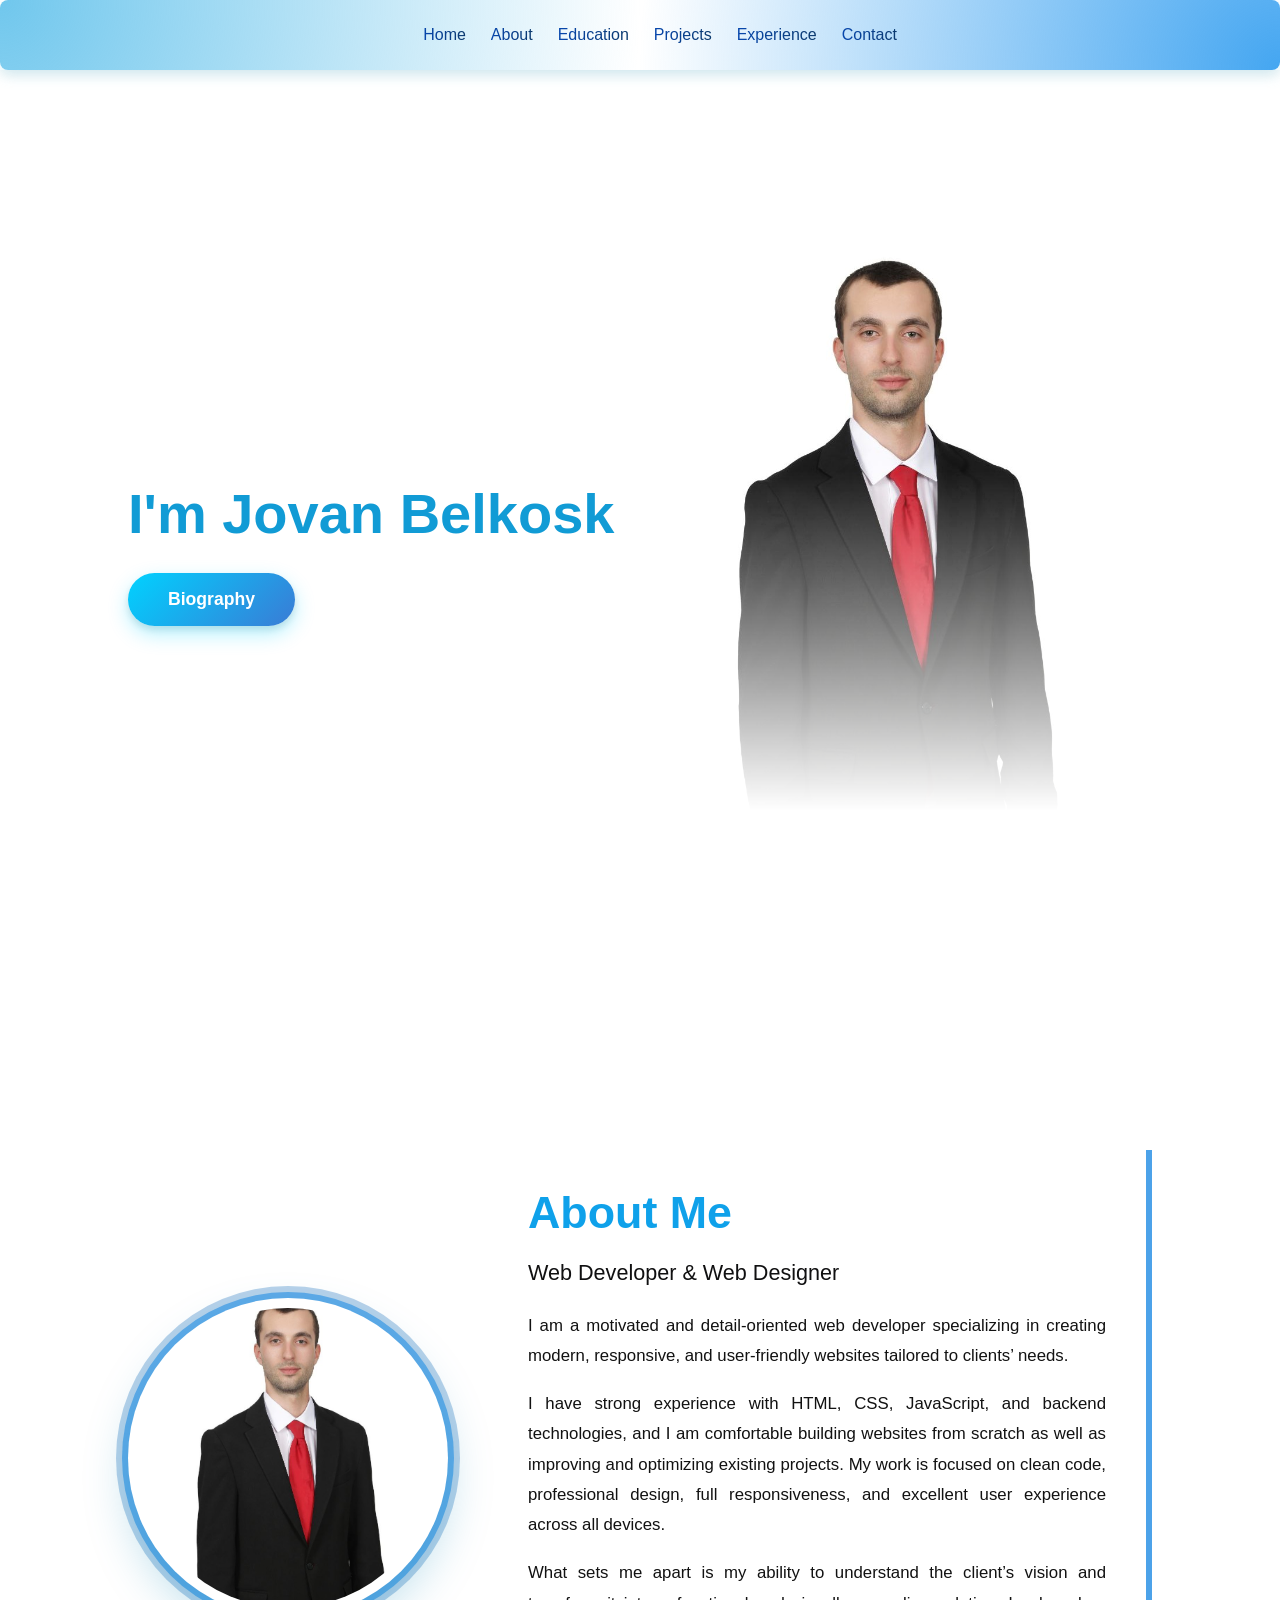
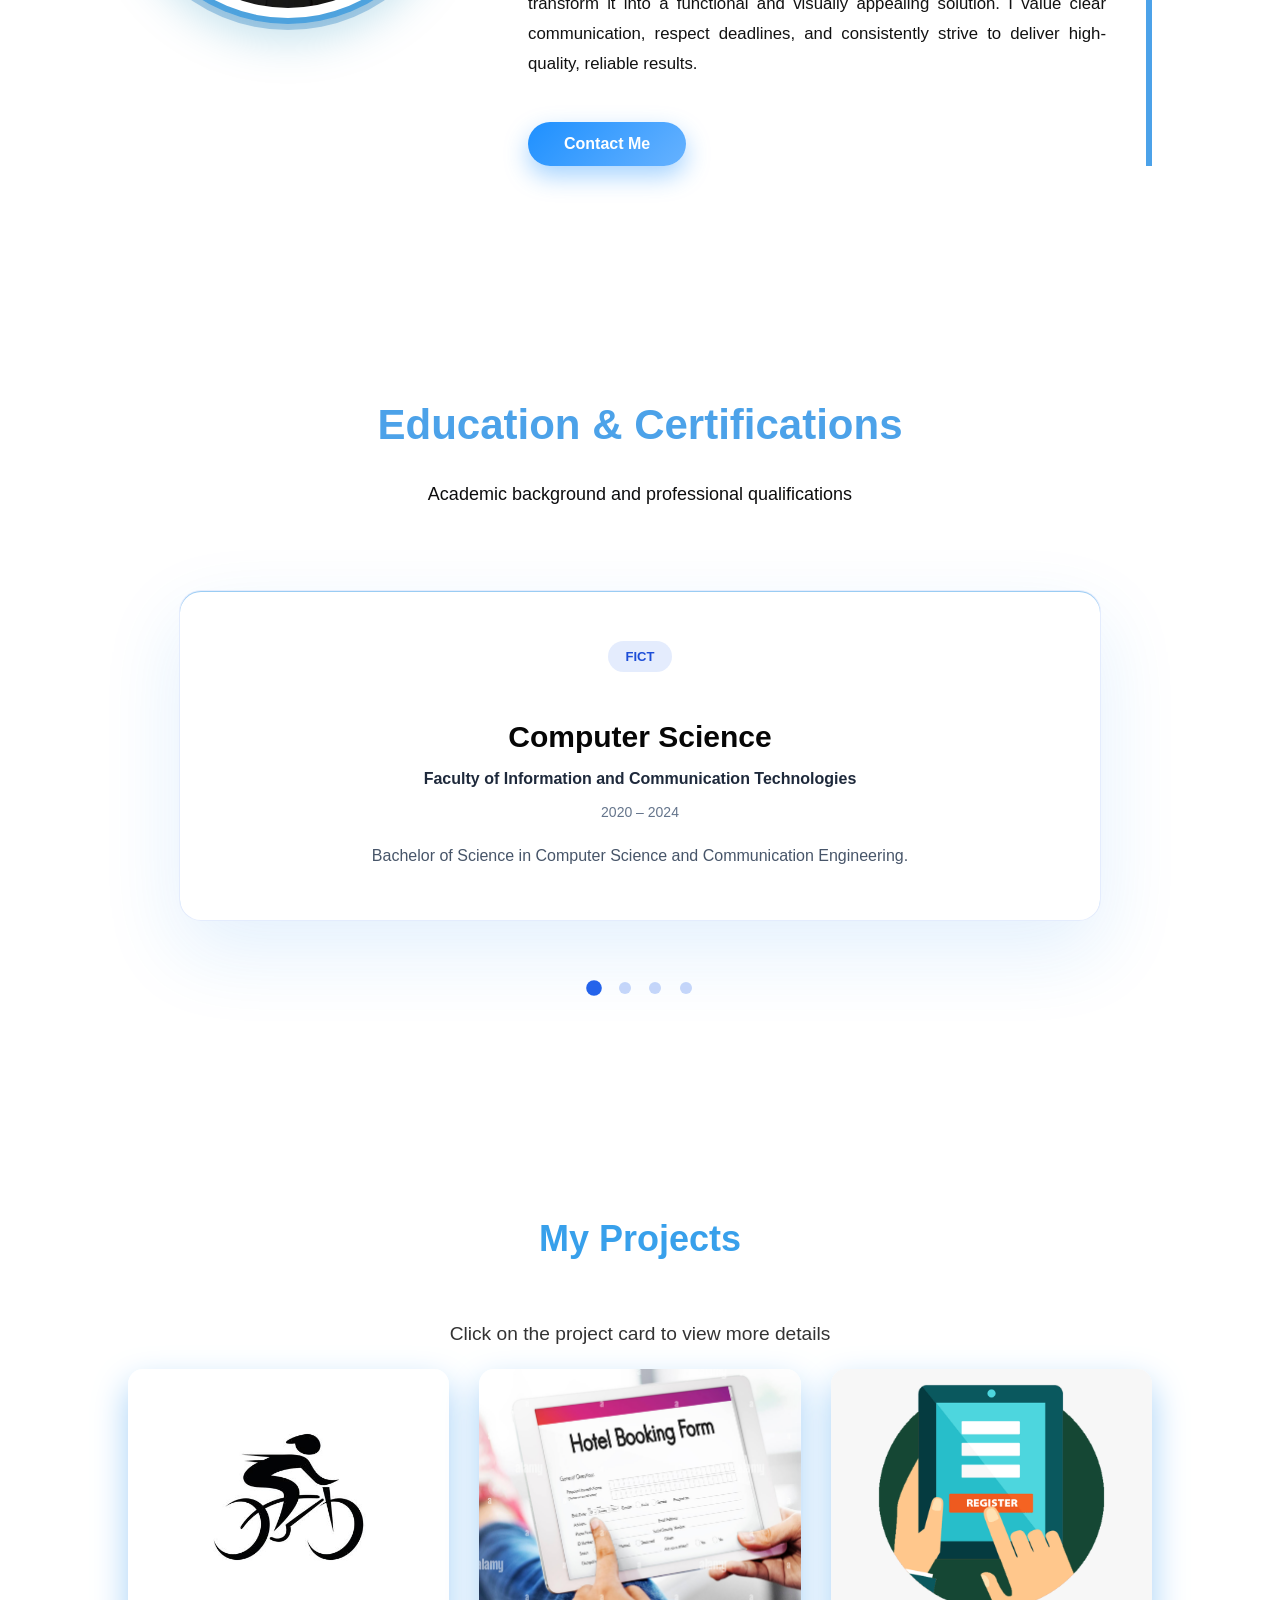
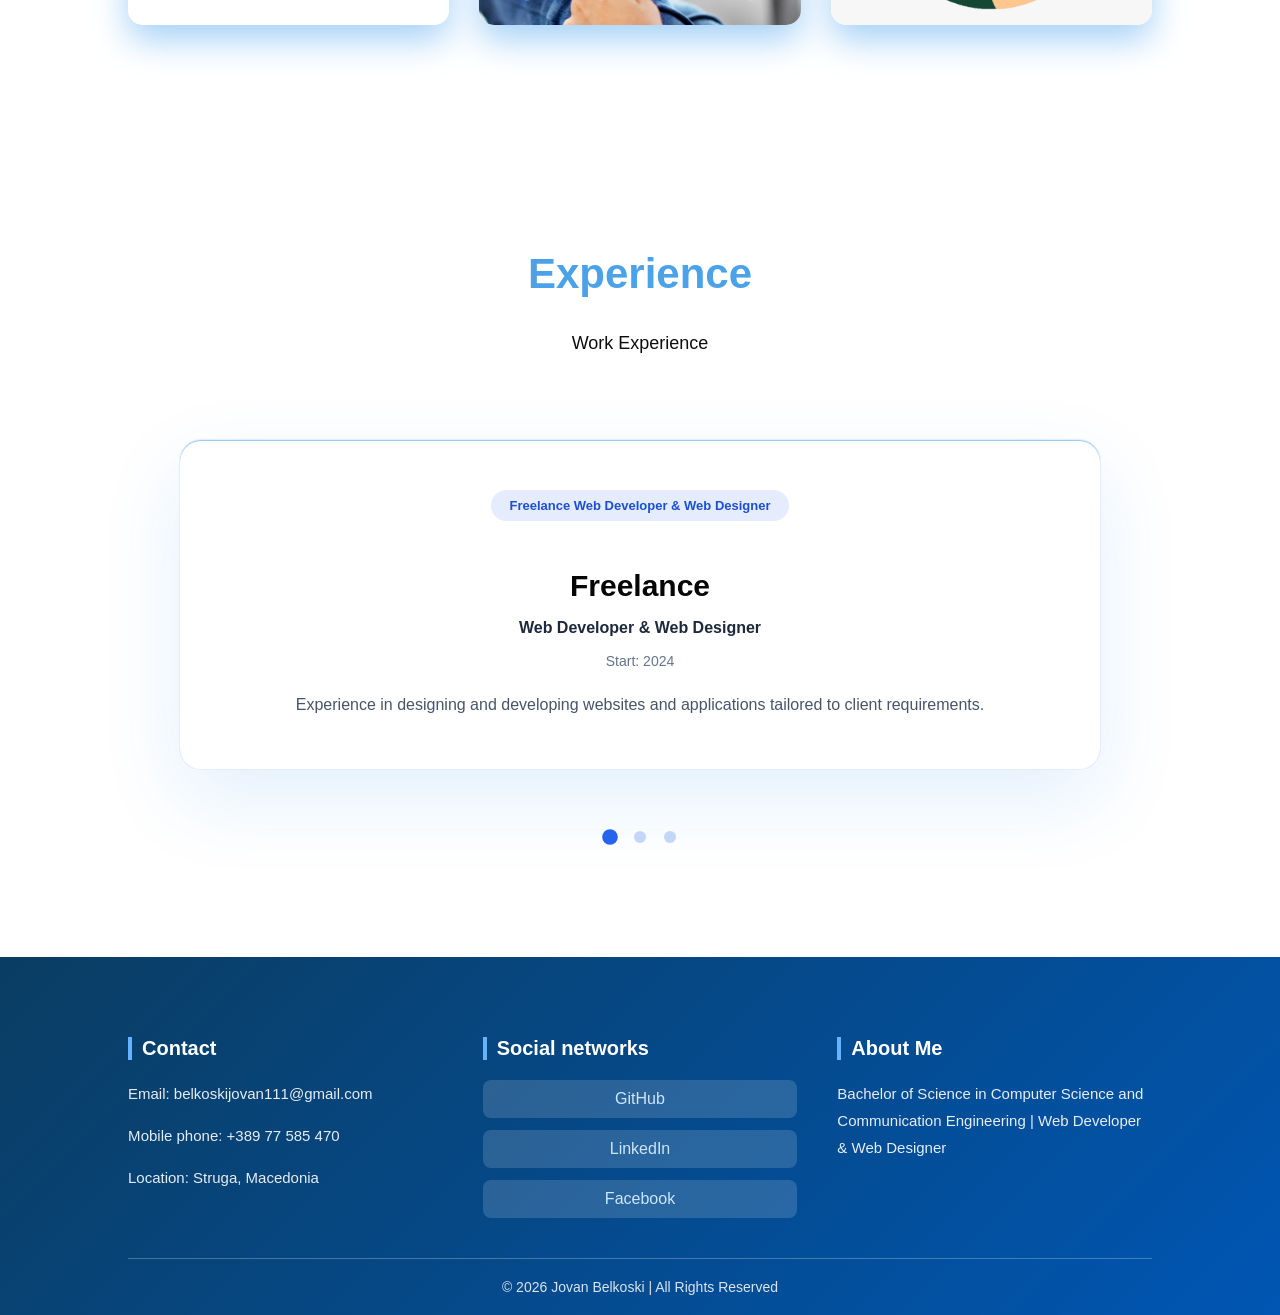
==== index.html @ 22f1f1ce "Add files via upload" ====
<!DOCTYPE html>
<html lang="en">
<head>
    <meta charset="UTF-8">
    <meta name="viewport" content="width=device-width, initial-scale=1.0">
    <title>Portfolio</title>
    <link href="https://cdnjs.cloudflare.com/ajax/libs/font-awesome/6.4.0/css/all.min.css" rel="stylesheet">
    <link href="stil.css" rel="stylesheet">
</head>
<body>

<!--Хедер и линкови во хедерот-->
<header>
  <div class="linkovi">
    <div class="logo">
    </div>
    <nav>
      <ul class="nav-links">
        <li><a href="#home">Home</a></li>
        <li><a href="#about">About</a></li>
        <li><a href="#education">Education</a></li>
        <li><a href="#projects">Projects</a></li>
        <li><a href="#experience">Experience</a></li>
        <li><a href="#contact">Contact</a></li>
      </ul>
      <div class="hamburger">
        <span></span>
        <span></span>
        <span></span>
      </div>
    </nav>
  </div>
</header>

    <!-- Почетна секција -->
<section class="hero" id="home">
    <div class="hero-text">
        <h1><span id="ime"></span></h1>
        <h2><span id="profesija"></span></h2>
        <a href="cv.pdf"><button class="hero-btn">Biography</button></a>
    </div>

    <div class="slika-wrapper">
        <img src="profilnaa.jpg" alt="Profil" class="hero-slika">
    </div>
</section>

<!--Секција About-->
<section class="about-me" id="about">
    <div class="about-container">

        <div class="about-image">
            <img src="profilnaa.jpg" alt="About Me">
        </div>

        <div class="about-text">
            <h2>About Me</h2>
            <h3>Web Developer & Web Designer</h3>

            <p>
               I am a motivated and detail-oriented web developer specializing in creating modern, responsive, and user-friendly websites tailored to clients’ needs.</p>

               <p>I have strong experience with HTML, CSS, JavaScript, and backend technologies, and I am comfortable building websites from scratch as well as improving and optimizing existing projects. My work is focused on clean code, professional design, full responsiveness, and excellent user experience across all devices.</p>

               <p>What sets me apart is my ability to understand the client’s vision and transform it into a functional and visually appealing solution. I value clear communication, respect deadlines, and consistently strive to deliver high-quality, reliable results.</p>
            </p>

            <a href="#contact" id="#contact" class="about-btn">Contact Me</a>
        </div>

    </div>
</section>

<!--Секција Education-->
<section class="education-sekcija" id="education">
    <div class="education-container">
        <h2 class="education-naslov">Education & Certifications</h2>
        <p class="education-podnaslov">
            Academic background and professional qualifications
        </p>

        <div class="education-slider">
            <div class="education-card aktivna">
                <span class="education-tip">FICT</span>
                <h3>Computer Science</h3>
                <p class="institucija">Faculty of Information and Communication Technologies</p>
                <p class="period">2020 – 2024</p>
                <p class="opis">
                    Bachelor of Science in Computer Science and Communication Engineering.
                </p>
            </div>

            <div class="education-card">
                <span class="education-tip">GenAI Certificate</span>
                <h3>GenAI</h3>
                <p class="institucija">Generative AI Training Certificate</p>
                <p class="period">2026</p>
                <p class="opis">
                    Completed a Generative AI training program covering key concepts and tools. Gained practical skills in building and applying AI-generated solutions.
                </p>
            </div>

            <div class="education-card">
                <span class="education-tip">Certificate</span>
                <h3>IT Teacher</h3>
                <p class="institucija">Faculty of Education</p>
                <p class="period">2025</p>
                <p class="opis">
                    A certificate obtained at the Faculty of Education that provides professional qualification for working as a teacher.
                </p>
            </div>

            <div class="education-card">
                <span class="education-tip">Erasmus+ Certificate</span>
                <h3>Erasmus+ Mobility</h3>
                <p class="institucija">Turkish students</p>
                <p class="period">2024-2025</p>
                <p class="opis">
                    Participation in an international student mobility program with students from Turkey.
                </p>
            </div>
        </div>

        <div class="education-dots">
            <span class="dot aktivna"></span>
            <span class="dot"></span>
            <span class="dot"></span>
            <span class="dot"></span>
        </div>
    </div>
</section>

<!--Секција Проекти-->
<section class="projekti-sekcija" id="projects">
    <h2 class="naslov-sekcija">My Projects</h2>
    <p class="proekti-podnaslov" id="proekti-podnaslov">
            Click on the project card to view more details
        </p>
    <div class="projekti-kontejner">

        <div class="projekti-karticka">
            <img src="proekt1.jpg" alt="Projekt 1">
            <div class="overlay">
                <h3>Bicycle Tour</h3>
                <p>A web application designed to help users discover, explore, and book bicycle tours in various locations. Built with HTML5, CSS3, JavaScript, Python, Flask, MySQL and powered by SQLite for secure data management.</p>
                <a href="https://bicycle-tours.onrender.com" target="_blank">See More</a>
            </div>
        </div>

        <div class="projekti-karticka">
            <img src="hotel.png" alt="Projekt 2">
            <div class="overlay">
                <h3>Hotel Reservation</h3>
                <p>This web application is a complete hotel and event reservation system designed to simplify the process of booking events such as weddings, baptisms, birthdays, corporate events, and similar occasions.</p>
                <a href="https://hotel-reservation-7hlp.onrender.com" target="_blank">See More</a>
            </div>
        </div>

        <div class="projekti-karticka">
            <img src="formaa.png" alt="Projekt 3">
            <div class="overlay">
                <h3>Form Registration</h3>
                <p>A simple and secure registration form that allows users to create an account by entering their basic personal information. The form allows easy access to the system, while also protecting user data and ensuring a smooth registration experience.</p>
                <a href="https://form-registration.infinityfreeapp.com/" target="_blank">See more</a>
            </div>
        </div>
    </div>
</section>

<!--Секција Experience-->
<section class="experience-sekcija" id="experience">
    <div class="experience-container">
        <h2 class="experience-naslov">Experience</h2>
        <p class="experience-podnaslov">
            Work Experience
        </p>

        <div class="experience-slider">
            <div class="experience-card aktivna">
                <span class="experience-tip">Freelance Web Developer & Web Designer</span>
                <h3>Freelance</h3>
                <p class="institucijaa">Web Developer & Web Designer</p>
                <p class="periodd">Start: 2024</p>
                <p class="opiss">
                    Experience in designing and developing websites and applications tailored to client requirements.
                </p>
            </div>

            <div class="experience-card">
                <span class="experience-tip">IT Teacher</span>
                <h3>Experience working as an</h3>
                <p class="institucijaa">IT Teacher</p>
                <p class="periodd">Start: 2025</p>
                <p class="opiss">
                    Experienced IT teacher, dedicated to educating students.
                </p>
            </div>
        </div>
        <div class="experience-dots">
            <span class="dott aktivna"></span>
            <span class="dott"></span>
            <span class="dott"></span>
        </div>
    </div>
</section>

<!--Секција Footer-->
<footer class="footer-sekcija" id="contact">
    <div class="footer-kontejner">

        <div class="footer-kolona">
            <h3>Contact</h3>
            <p>Email: belkoskijovan111@gmail.com</a></p>
            <p>Моbile phone: +389 77 585 470</p>
            <p>Location: Struga, Macedonia</p>
        </div>

        <div class="footer-kolona">
            <h3>Social networks</h3>
            <div class="socijalni-linkovi">
                <a href="https://github.com/jovannnn" target="_blank">GitHub</a>
                <a href="https://www.linkedin.com/in/jovan-belkoski-b12240325/" target="_blank">LinkedIn</a>
                <a href="https://www.facebook.com/jovan.belkoski.2025/" target="_blank">Facebook</a>
            </div>
        </div>

        <div class="footer-kolona">
            <h3>About Me</h3>
            <p>
                Bachelor of Science in Computer Science and Communication Engineering |
                Web Developer & Web Designer 
            </p>
        </div>

    </div>

    <div class="footer-dolno">
        © 2026 Jovan Belkoski | All Rights Reserved
    </div>
</footer>

    <script>
        console.log("Portfolio page loaded");
    </script>

<!--Скрипта за вчитување на името како typing-->
<script>
const imeTekst = "I'm Jovan Belkoski";
const profesijaTekst = "Web Developer & Web Designer";

let i = 0;
let j = 0;

function pisiIme() {
    if (i < imeTekst.length) {
        document.getElementById("ime").innerHTML += imeTekst.charAt(i);
        i++;
        setTimeout(pisiIme, 120);
    } else {
        setTimeout(pisiProfesija, 500);
    }
}

function pisiProfesija() {
    if (j < profesijaTekst.length) {
        document.getElementById("profesija").innerHTML += profesijaTekst.charAt(j);
        j++;
        setTimeout(pisiProfesija, 80);
    }
}

window.onload = pisiIme;
</script>

    <script src="skripta.js"></script>

</body>
</html>
---- stil.css ----
/* ----------body---------- */
body {
    margin: 0;
    font-family: 'Poppins', sans-serif;
    background: #fff;
    color: #333;
}

/* ---------- Pocetna sekcija ---------- */
.hero {
    min-height: 100vh;
    display: grid;
    grid-template-columns: 1fr 1fr;
    align-items: center;
    justify-content: space-between;
    padding: 80px 10%;
    position: relative;
    background: #ffffff; 
    overflow: hidden;
}

/* ---------- Hero text ---------- */
.hero-text {
    max-width: 600px;
    z-index: 1;
}

.hero-text h1 {
    font-size: 3.5rem;
    font-weight: 700;
    color: #119bd5;
    margin-bottom: 20px;
}

.hero-text h2 {
    font-size: 2rem;
    font-weight: 600;
    color: #1cb5e0;
    margin-bottom: 20px;
}

.hero-text p {
    font-size: 1.1rem;
    margin-bottom: 30px;
    line-height: 1.6;
    color: #333;
}

/* ---------- Hero button ---------- */
.hero-btn {
    padding: 16px 40px;               
    font-size: 1.1rem;               
    font-weight: 700;                 
    border: none;
    border-radius: 50px;             
    background: linear-gradient(135deg, #00d2ff, #3a7bd5); 
    color: #fff;                      
    cursor: pointer;
    transition: all 0.4s cubic-bezier(0.4, 0, 0.2, 1);
    box-shadow: 0 8px 20px rgba(0, 210, 255, 0.3), 0 4px 6px rgba(0,0,0,0.1);
    position: relative;
    overflow: hidden;
}

.hero-btn:hover {
    transform: translateY(-3px) scale(1.03);
    box-shadow: 0 12px 30px rgba(0, 234, 255, 0.35);
}

.hero-btn::after {
    content: "";
    position: absolute;
    top: -50%;
    left: -50%;
    width: 200%;
    height: 200%;
    background: radial-gradient(circle, rgba(255,255,255,0.2) 0%, transparent 60%);
    opacity: 0;
    transition: opacity 0.4s ease;
    border-radius: 50%;
}

.hero-btn:hover::after {
    opacity: 1;
}

/* ---------- Hero slika ---------- */
.hero img {
    width: 100%;
    max-width: 500px;
    border-radius: 12px;
    object-fit: cover;
    filter: brightness(0.98) contrast(1.05);
    animation: float 6s ease-in-out infinite;
    mask-image: linear-gradient(to top, transparent 0%, black 60%, black 100%);
    -webkit-mask-image: linear-gradient(to top, transparent 0%, black 60%, black 100%);
    mask-repeat: no-repeat;
    mask-size: cover;
    -webkit-mask-repeat: no-repeat;
    -webkit-mask-size: cover;
}

/* ---------- Animacija ---------- */
@keyframes float {
    0% { transform: translateY(0); }
    50% { transform: translateY(-10px); }
    100% { transform: translateY(0); }
}

/* ---------- Stil za hederot ---------- */
header {
    width: 100%;
    position: fixed;
    top: 0;
    left: 0;
    background: #ffffff;
    box-shadow: 0 4px 15px rgba(0,0,0,0.08);
    z-index: 1000;
}

header .container {
    max-width: 1200px;
    margin: 0 auto;
    padding: 15px 30px;
    display: flex;
    justify-content: space-between;
    align-items: center;
}

header .logo {
    font-size: 1.8rem;
    font-weight: 700;
    color: #0077ff;
    letter-spacing: 1px;
}

header nav {
    display: flex;
    align-items: center;
}

.nav-links {
    list-style: none;
    display: flex;
    gap: 25px;
}

.nav-links li a {
    text-decoration: none;
    position: relative;
    background: linear-gradient(90deg, #0747ae, #0b396d);
    -webkit-background-clip: text;
    -webkit-text-fill-color: transparent;
    color: transparent;
    transition: all 0.3s ease;
}

.nav-links li a:hover {
    background: linear-gradient(90deg, #0077ff, #044c53);
    -webkit-background-clip: text;
    -webkit-text-fill-color: transparent;
}

.nav-links li a::after {
    content: '';
    position: absolute;
    width: 0;
    height: 2px;
    bottom: -5px;
    left: 0;
    background: linear-gradient(90deg, #00eaff, #0077ff);
    transition: 0.3s;
}

.nav-links li a:hover::after {
    width: 100%;
}

/* Stil za hamburger meni */
.hamburger {
    display: none;
    flex-direction: column;
    cursor: pointer;
    gap: 5px;
}

.hamburger span {
    width: 25px;
    height: 3px;
    background: linear-gradient(90deg, #06565d, #065656);
    border-radius: 2px;
    transition: all 0.3s ease;
}

.hamburger.toggle span:nth-child(1) {
    transform: rotate(45deg) translate(5px, 5px);
}
.hamburger.toggle span:nth-child(2) {
    opacity: 0;
}
.hamburger.toggle span:nth-child(3) {
    transform: rotate(-45deg) translate(5px, -5px);
}

/* ---------- linkovi ---------- */
.linkovi {
    display: flex; 
    justify-content: center; 
    align-items: center; 
    padding: 12px 20px;
    font-size: 18px;
    color: white;
    text-decoration: none;
    border-radius: 8px;
    background: radial-gradient(circle at top left, #70c7ed, transparent 50%),
                radial-gradient(circle at bottom right, #44a6f1, transparent 50%);
    background-blend-mode: overlay; 
    box-shadow: 0 4px 15px rgba(125, 211, 240, 0.3);
    transition: all 0.3s ease;
}

.linkovi:hover {
    transform: scale(1.05);
    box-shadow: 0 6px 20px rgba(0, 119, 255, 0.5);
}

/* ---------- Typing efekti za naslovot ---------- */
.typing-text {
    display: inline-block;
    border-right: 2px solid #549af0;
    white-space: pre-wrap;
    overflow: hidden;
    font-family: 'Poppins', sans-serif;
}

/* ---------- responsiven dizajn za pocetnata sekcija ---------- */
@media (max-width: 1200px) {
    .hero {
        grid-template-columns: 1fr;
        padding: 60px 8%;
    }
    .hero-text {
        text-align: center;
        margin-bottom: 40px;
    }
    .hero img {
        max-width: 80%;
        margin: 0 auto;
        display: block;
    }
}

@media (max-width: 768px) {
    .nav-links {
        position: fixed;
        top: 0;
        right: -100%;
        height: 100vh;
        width: 250px;
        background: #ffffff;
        flex-direction: column;
        justify-content: center;
        align-items: center;
        gap: 40px;
        transition: right 0.4s ease;
        box-shadow: -4px 0 15px rgba(0,0,0,0.1);
        z-index: 999;
    }

    .nav-links.active {
        right: 0;
    }

    .hamburger {
        display: flex;
    }
}

@media (max-width: 480px){
    .hero-text{
        display:flex;
        flex-direction:column;
        align-items:center;
        text-align:center;
    }

    .hero-text h1,
    .hero-text h2{
        display:inline;
        font-size:1.6em;
        margin:0 5px;
    }

    .hero-text p{
        font-size:1rem;
        margin-top:10px;
    }

    .hero-btn{
        margin-top:15px;
        padding:12px 30px;
        font-size:1rem;
    }
}
    .linkovi {
        font-size: 16px;
        padding: 10px 16px;
    }
/* ----------hamburger meni---------- */
.hamburger {
    display: none;
    flex-direction: column;
    justify-content: space-between;
    width: 30px;
    height: 22px;
    cursor: pointer;
    z-index: 1100;
}

.hamburger span {
    display: block;
    height: 3px;
    border-radius: 2px;
    background: linear-gradient(90deg, #00d2ff, #3a7bd5);
    transition: all 0.5s ease;
    transform-origin: left center; 
}

/* koga menito e otvoreno */
.hamburger.toggle span:nth-child(1) {
    transform: rotate(45deg) translate(5px, 5px);
}

.hamburger.toggle span:nth-child(2) {
    opacity: 0; 
}

.hamburger.toggle span:nth-child(3) {
    transform: rotate(-45deg) translate(5px, -5px);
}
.hamburger:hover span {
    box-shadow: 0 0 8px rgba(0, 210, 255, 0.5);
}

/* Responsive*/
@media (max-width: 992px) {
    .hamburger {
        display: flex;
    }
    .nav-links {
        position: fixed;
        top: 0;
        right: -100%;
        height: 100vh;
        width: 260px;
        background: #ffffff;
        flex-direction: column;
        justify-content: center;
        align-items: center;
        gap: 40px;
        transition: right 0.5s ease;
        box-shadow: -5px 0 20px rgba(0,0,0,0.1);
        border-left: 2px solid #0077ff; 
        z-index: 1050;
    }

    .nav-links.active {
        right: 0;
    }
}

/* Sekcija About */
.about-me{
    padding:90px 10%;
    background:linear-gradient(135deg, #ffffff, #ffffff(200, 9%, 94%));
}

.about-container{
    display:flex;
    align-items:center;
    gap:80px;
    max-width:1250px;
    margin:auto;
}
.about-image{
    flex:1;
    display:flex;
    justify-content:center;
    align-items:center;
}
.about-image img{
    width:300px;
    height:300px;
    object-fit:cover;
    border-radius:50%;
    background:#fff;
    padding:10px;
    box-shadow:
        0 20px 45px rgba(6, 131, 180, 0.25),
        0 0 0 6px rgba(85, 166, 232, 0.9),
        0 0 0 12px rgba(51, 126, 195, 0.35);
}

.about-text{
    flex:2;
    padding-right:40px;
    border-right:6px solid #4ca2e9;
}

.about-text h2{
    font-size:2.8rem;
    margin-bottom:6px;
    color:#0fa1ea;
}

.about-text h3{
    font-size:1.35rem;
    margin-bottom:25px;
    font-weight:400;
    color:#101011;
}

.about-text p{
    font-size:1.05rem;
    line-height:1.8;
    margin-bottom:18px;
    color:#121212;
    text-align:justify;
}
.about-btn{
    display:inline-block;
    margin-top:25px;
    padding:13px 36px;
    background:linear-gradient(135deg, #1e90ff, #66b2ff);
    color:#fff;
    text-decoration:none;
    border-radius:30px;
    font-weight:600;
    box-shadow:0 10px 25px rgba(30,144,255,0.4);
    transition:0.3s ease;
}

.about-btn:hover{
    transform:translateY(-3px);
    box-shadow:0 15px 35px rgba(30,144,255,0.6);
}
@media (max-width: 768px){
    .about-container{
        flex-direction:column;
        text-align:center;
    }

    .about-text{
        border-right:none;
        border-top:5px solid #66b2ff;
        padding-right:0;
        padding-top:30px;
    }

    .about-text p{
        text-align:left;
    }

    .about-image img{
        width:230px;
        height:230px;
    }
}
/* Sekcija Education */
.education-sekcija {
    background: linear-gradient(160deg, #ffffff, #ffffff);
    padding: 110px 20px;
    font-family: 'Inter', 'Segoe UI', sans-serif;
}

.education-container {
    max-width: 1000px;
    margin: auto;
    text-align: center;
}

.education-naslov {
    font-size: 42px;
    font-weight: 800;
    color: #4ca2e9;
}

.education-podnaslov {
    margin-top: 12px;
    font-size: 18px;
    color: #0d0d0e;
    max-width: 600px;
    margin-left: auto;
    margin-right: auto;
}
.education-slider {
    position: relative;
    margin-top: 70px;
    min-height: 360px;
    display: flex;
    justify-content: center;
    align-items: center;
}
.education-card {
    max-width: 820px;
    width: 100%;
    background: linear-gradient(180deg, #ffffff, #ffffff);
    border-radius: 22px;
    padding: 50px;
    box-shadow:
        0 30px 80px rgba(22, 129, 235, 0.12),
        inset 0 1px 0 rgba(87, 171, 235, 0.6);
    opacity: 0;
    position: absolute;
    transform: translateY(30px) scale(0.97);
    transition: opacity 0.8s ease, transform 0.8s ease;
    border: 1px solid rgba(37, 99, 235, 0.12);
}

.education-card.aktivna {
    opacity: 1;
    transform: translateY(0) scale(1);
    position: relative;
    z-index: 2;
}
.education-tip {
    display: inline-block;
    font-size: 13px;
    font-weight: 600;
    color: #1d4ed8;
    background: rgba(37, 99, 235, 0.12);
    padding: 8px 18px;
    border-radius: 30px;
    margin-bottom: 18px;
}

.education-card h3 {
    font-size: 30px;
    color: #060606;
    margin-bottom: 10px;
}

.institucija {
    font-size: 16px;
    font-weight: 600;
    color: #1e293b;
}

.period {
    font-size: 14px;
    color: #64748b;
    margin: 10px 0 22px;
}

.opis {
    font-size: 16px;
    line-height: 1.75;
    color: #475569;
    max-width: 720px;
    margin: auto;
}
.education-dots {
    margin-top: 45px;
}

.dot {
    width: 12px;
    height: 12px;
    background: rgba(37, 99, 235, 0.25);
    border-radius: 50%;
    display: inline-block;
    margin: 0 7px;
    transition: all 0.4s ease;
}

.dot.aktivna {
    background: #2563eb;
    transform: scale(1.3);
}

@media (max-width: 1024px) {
    .education-naslov {
        font-size: 36px;
    }

    .education-card {
        padding: 40px;
        max-width: 720px;
    }
}

@media (max-width: 640px) {
    .education-sekcija {
        padding: 80px 16px;
    }

    .education-naslov {
        font-size: 30px;
    }

    .education-podnaslov {
        font-size: 16px;
    }

    .education-card {
        padding: 28px 22px;
        max-width: 100%;
    }

    .education-card h3 {
        font-size: 22px;
    }

    .opis {
        font-size: 15px;
    }
}
/* Sekcija Projects */
.projekti-sekcija {
    padding: 80px 10%;
    background: #ffffff;
    font-family: 'Segoe UI', sans-serif;
}

.naslov-sekcija {
    text-align: center;
    font-size: 36px;
    color: #38a0eb;
    margin-bottom: 60px;
}

.projekti-kontejner {
    display: grid;
    grid-template-columns: repeat(auto-fit, minmax(280px, 1fr));
    gap: 30px;
}

.projekti-karticka {
    position: relative;
    border-radius: 15px;
    overflow: hidden;
    box-shadow: 0 15px 35px #a5d1f7;
    cursor: pointer;
    transition: transform 0.4s ease;
}

.projekti-karticka:hover {
    transform: translateY(-10px);
}

.projekti-karticka img {
    width: 100%;
    height: 100%;
    object-fit: cover;
    display: block;
}
.overlay {
    position: absolute;
    inset: 0;
    background: linear-gradient(
        rgba(19, 134, 228, 0.9),
        rgba(13, 115, 218, 0.95)
    );
    color: white;
    display: flex;
    flex-direction: column;
    justify-content: center;
    align-items: center;
    text-align: center;
    padding: 25px;
    opacity: 0;
    transition: opacity 0.4s ease;
}

.projekti-karticka:hover .overlay {
    opacity: 1;
}

.overlay h3 {
    font-size: 22px;
    margin-bottom: 15px;
}

.overlay p {
    font-size: 15px;
    margin-bottom: 20px;
    line-height: 1.6;
}

.overlay a {
    text-decoration: none;
    color: #0066cc;
    background: white;
    padding: 10px 22px;
    border-radius: 25px;
    font-weight: bold;
    transition: all 0.3s ease;
}

.overlay a:hover {
    background: #cce6ff;
}
@media (max-width: 1024px) {

    .projekti-sekcija {
        padding: 70px 6%;
    }

    .naslov-sekcija {
        font-size: 32px;
        margin-bottom: 50px;
    }

    .projekti-kontejner {
        gap: 25px;
    }

    .overlay h3 {
        font-size: 20px;
    }

    .overlay p {
        font-size: 14px;
    }
}
@media (max-width: 768px) {

    .projekti-sekcija {
        padding: 60px 5%;
    }

    .naslov-sekcija {
        font-size: 28px;
    }

    .projekti-kontejner {
        grid-template-columns: 1fr;
        gap: 30px;
    }

    .projekti-karticka {
        height: 260px;
    }
    .projekti-karticka .overlay {
        opacity: 0;
    }
}
@media (max-width: 480px) {

    .naslov-sekcija {
        font-size: 24px;
    }

    .overlay h3 {
        font-size: 18px;
    }

    .overlay p {
        font-size: 13px;
    }

    .overlay a {
        padding: 8px 18px;
        font-size: 14px;
    }
}
@media (hover: hover) and (pointer: fine) {

    .projekti-karticka .overlay {
        opacity: 0;
    }

    .projekti-karticka:hover .overlay {
        opacity: 1;
    }
}
/* Основен стил за поднасловот */
#proekti-podnaslov {
    text-align: center; 
    font-size: 1.2rem;  
    margin: 20px auto;  
    max-width: 90%;     
    line-height: 1.5;   
    color: #333;        
}
@media (max-width: 768px) {
    #proekti-podnaslov {
        font-size: 1.1rem;
        margin: 15px auto;
    }
}
@media (max-width: 480px) {
    #proekti-podnaslov {
        font-size: 1rem;
        margin: 10px auto;
        padding: 0 10px; 
    }
}

/*Footer Sekcija */
.footer-sekcija {
    background: linear-gradient(135deg, #0a3d62, #0056b3);
    color: #ffffff;
    padding: 60px 10% 20px;
    font-family: 'Segoe UI', sans-serif;
}

.footer-kontejner {
    display: grid;
    grid-template-columns: repeat(auto-fit, minmax(250px, 1fr));
    gap: 40px;
    margin-bottom: 40px;
}

.footer-kolona h3 {
    font-size: 20px;
    margin-bottom: 20px;
    border-left: 4px solid #66b2ff;
    padding-left: 10px;
}

.footer-kolona p {
    font-size: 15px;
    line-height: 1.8;
    opacity: 0.9;
}

.footer-kolona a {
    color: #cce6ff;
    text-decoration: none;
    transition: color 0.3s ease;
}

.footer-kolona a:hover {
    color: #ffffff;
}

.socijalni-linkovi {
    display: flex;
    flex-direction: column;
    gap: 12px;
}

.socijalni-linkovi a {
    display: inline-block;
    background: rgba(255, 255, 255, 0.15);
    padding: 10px 15px;
    border-radius: 8px;
    text-align: center;
    font-weight: 500;
    transition: all 0.3s ease;
}

.socijalni-linkovi a:hover {
    background: #ffffff;
    color: #0056b3;
}

.footer-dolno {
    text-align: center;
    padding-top: 20px;
    border-top: 1px solid rgba(255, 255, 255, 0.3);
    font-size: 14px;
    opacity: 0.85;
}
@media (max-width: 1024px) {

    .footer-sekcija {
        padding: 50px 6% 20px;
    }

    .footer-kontejner {
        gap: 30px;
    }

    .footer-kolona h3 {
        font-size: 18px;
    }

    .footer-kolona p {
        font-size: 14px;
    }
}
@media (max-width: 768px) {

    .footer-kontejner {
        grid-template-columns: 1fr;
        text-align: center;
    }

    .footer-kolona h3 {
        border-left: none;
        border-bottom: 3px solid #66b2ff;
        padding-left: 0;
        padding-bottom: 8px;
        display: inline-block;
        margin-bottom: 15px;
    }

    .socijalni-linkovi {
        align-items: center;
    }

    .socijalni-linkovi a {
        width: 70%;
    }

    .footer-sekcija {
        padding: 40px 5% 15px;
    }
}
@media (max-width: 480px) {

    .footer-kolona p {
        font-size: 13px;
    }

    .footer-dolno {
        font-size: 12px;
    }

    .socijalni-linkovi a {
        width: 85%;
        padding: 10px;
    }
}



/* Sekcija Experience */
.experience-sekcija {
    background: linear-gradient(160deg, #ffffff, #ffffff);
    padding: 110px 20px;
    font-family: 'Inter', 'Segoe UI', sans-serif;
}

.experience-container {
    max-width: 1000px;
    margin: auto;
    text-align: center;
}

.experience-naslov {
    font-size: 42px;
    font-weight: 800;
    color: #4ca2e9;
}

.experience-podnaslov {
    margin-top: 12px;
    font-size: 18px;
    color: #0d0d0e;
    max-width: 600px;
    margin-left: auto;
    margin-right: auto;
}
.experience-slider {
    position: relative;
    margin-top: 70px;
    min-height: 360px;
    display: flex;
    justify-content: center;
    align-items: center;
}
.experience-card {
    max-width: 820px;
    width: 100%;
    background: linear-gradient(180deg, #ffffff, #ffffff);
    border-radius: 22px;
    padding: 50px;
    box-shadow:
        0 30px 80px rgba(22, 129, 235, 0.12),
        inset 0 1px 0 rgba(87, 171, 235, 0.6);
    opacity: 0;
    position: absolute;
    transform: translateY(30px) scale(0.97);
    transition: opacity 0.8s ease, transform 0.8s ease;
    border: 1px solid rgba(37, 99, 235, 0.12);
}

.experience-card.aktivna {
    opacity: 1;
    transform: translateY(0) scale(1);
    position: relative;
    z-index: 2;
}
.experience-tip {
    display: inline-block;
    font-size: 13px;
    font-weight: 600;
    color: #1d4ed8;
    background: rgba(37, 99, 235, 0.12);
    padding: 8px 18px;
    border-radius: 30px;
    margin-bottom: 18px;
}

.experience-card h3 {
    font-size: 30px;
    color: #060606;
    margin-bottom: 10px;
}

.institucijaa {
    font-size: 16px;
    font-weight: 600;
    color: #1e293b;
}

.periodd {
    font-size: 14px;
    color: #64748b;
    margin: 10px 0 22px;
}

.opiss {
    font-size: 16px;
    line-height: 1.75;
    color: #475569;
    max-width: 720px;
    margin: auto;
}
.experience-dots {
    margin-top: 45px;
}

.dott {
    width: 12px;
    height: 12px;
    background: rgba(37, 99, 235, 0.25);
    border-radius: 50%;
    display: inline-block;
    margin: 0 7px;
    transition: all 0.4s ease;
}

.dott.aktivna {
    background: #2563eb;
    transform: scale(1.3);
}

@media (max-width: 1024px) {
    .experience-naslov {
        font-size: 36px;
    }

    .experience-card {
        padding: 40px;
        max-width: 720px;
    }
}

@media (max-width: 640px) {
    .experience-sekcija {
        padding: 80px 16px;
    }

    .experience-naslov {
        font-size: 30px;
    }

    .experience-podnaslov {
        font-size: 16px;
    }

    .experience-card {
        padding: 28px 22px;
        max-width: 100%;
    }

    .experience-card h3 {
        font-size: 22px;
    }

    .opiss {
        font-size: 15px;
    }
}
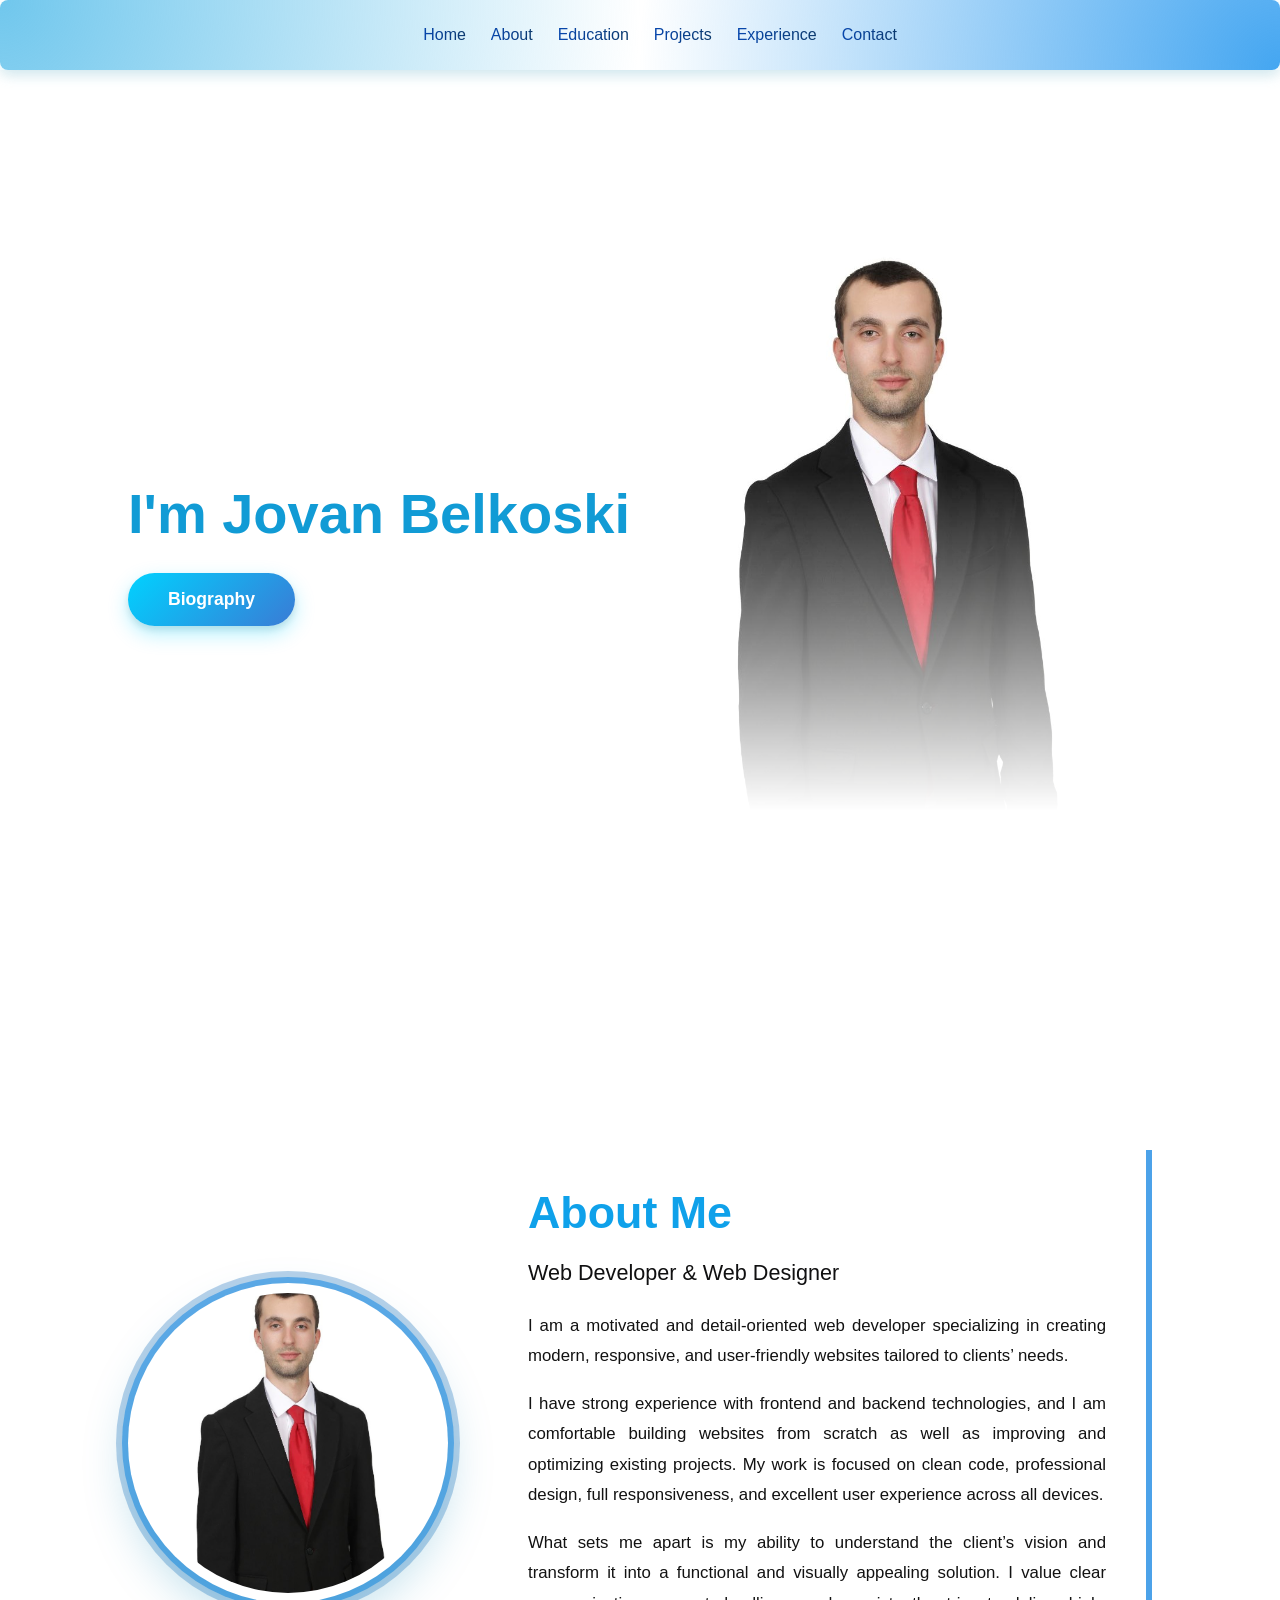
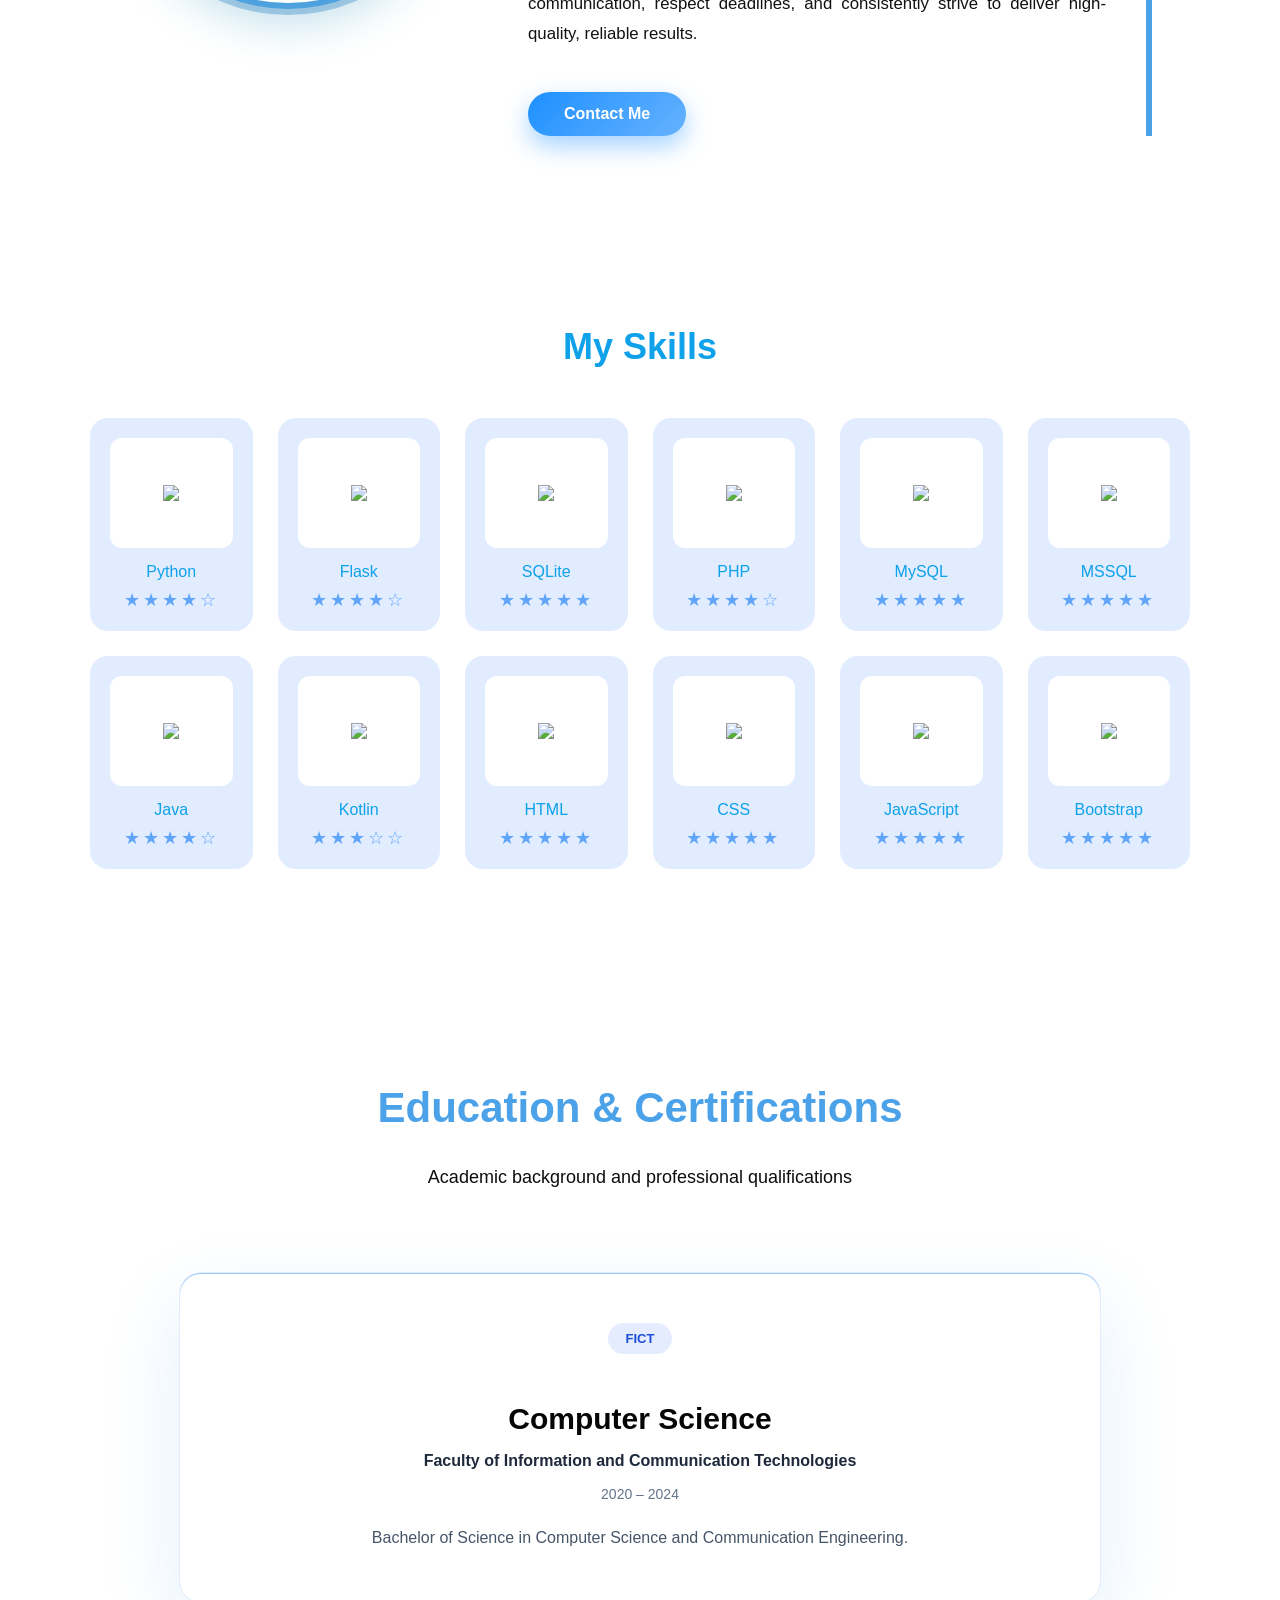
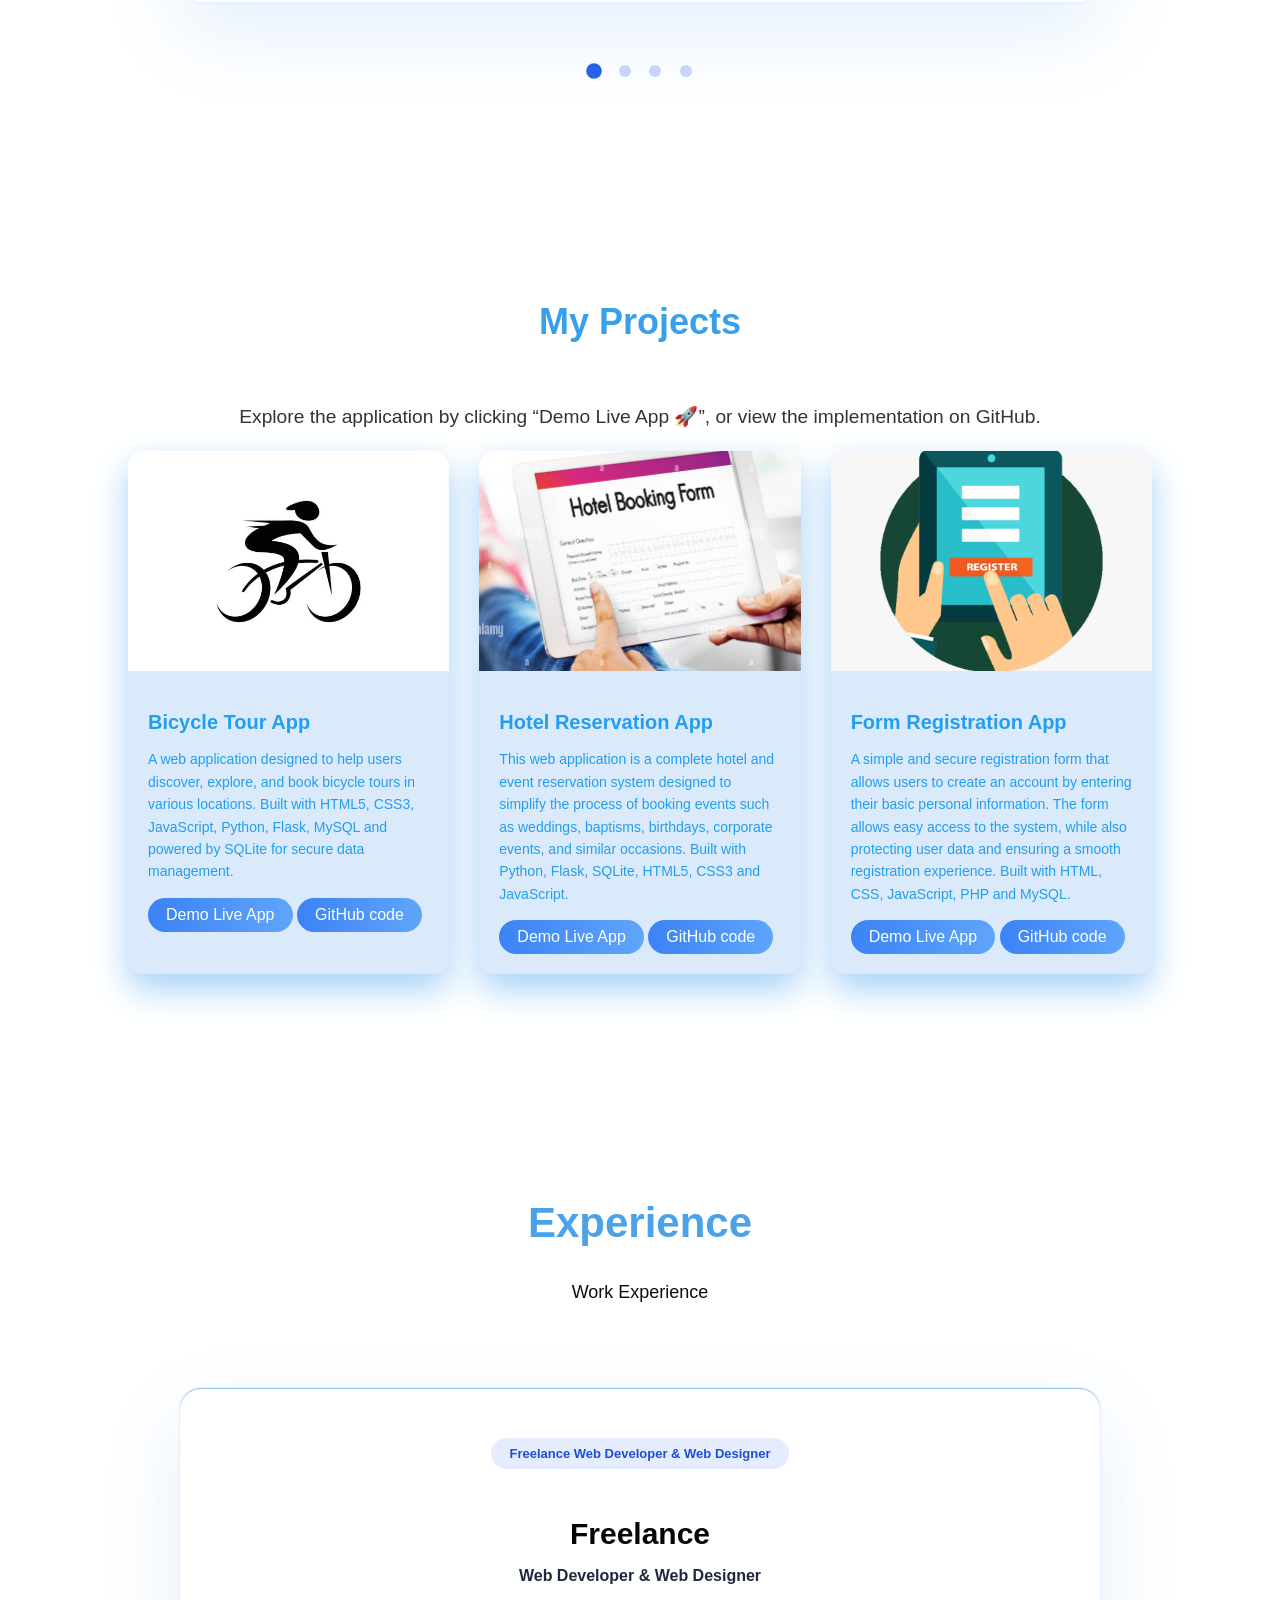
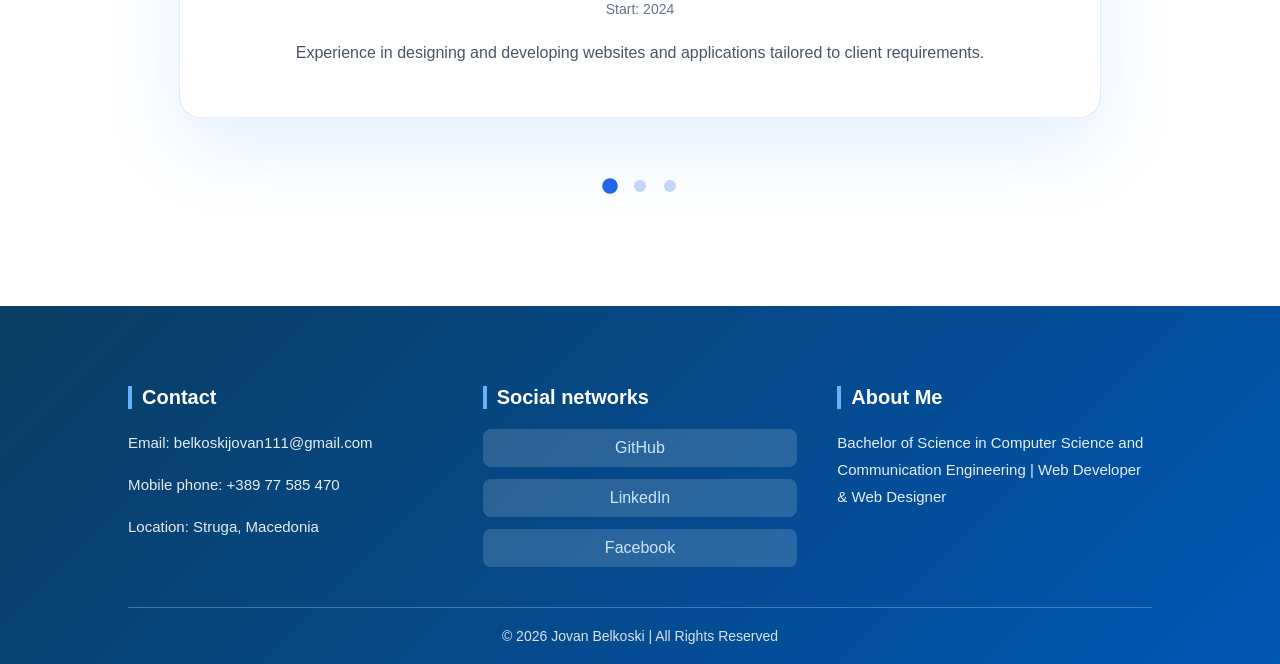
==== commit ae2de294: "Add files via upload" ====
--- a/index.html
+++ b/index.html
@@ -60,12 +60,117 @@
             <p>
                I am a motivated and detail-oriented web developer specializing in creating modern, responsive, and user-friendly websites tailored to clients’ needs.</p>
 
-               <p>I have strong experience with HTML, CSS, JavaScript, and backend technologies, and I am comfortable building websites from scratch as well as improving and optimizing existing projects. My work is focused on clean code, professional design, full responsiveness, and excellent user experience across all devices.</p>
+               <p>I have strong experience with frontend and backend technologies, and I am comfortable building websites from scratch as well as improving and optimizing existing projects. My work is focused on clean code, professional design, full responsiveness, and excellent user experience across all devices.</p>
 
                <p>What sets me apart is my ability to understand the client’s vision and transform it into a functional and visually appealing solution. I value clear communication, respect deadlines, and consistently strive to deliver high-quality, reliable results.</p>
             </p>
 
             <a href="#contact" id="#contact" class="about-btn">Contact Me</a>
+        </div>
+
+    </div>
+</section>
+
+<!--Секција Skills-->
+<section class="skills-section">
+    <h2>My Skills</h2>
+
+    <div class="skills-grid">
+
+        <div class="skill-card">
+            <div class="logo-box">
+                <img src="https://cdn.jsdelivr.net/gh/devicons/devicon/icons/python/python-original.svg">
+            </div>
+            <p>Python</p>
+            <div class="stars">★★★★☆</div>
+        </div>
+
+        <div class="skill-card">
+            <div class="logo-box">
+                <img src="https://cdn.jsdelivr.net/gh/devicons/devicon/icons/flask/flask-original.svg">
+            </div>
+            <p>Flask</p>
+            <div class="stars">★★★★☆</div>
+        </div>
+
+        <div class="skill-card">
+            <div class="logo-box">
+                <img src="https://cdn.jsdelivr.net/gh/devicons/devicon/icons/sqlite/sqlite-original.svg">
+            </div>
+            <p>SQLite</p>
+            <div class="stars">★★★★★</div>
+        </div>
+
+        <div class="skill-card">
+            <div class="logo-box">
+                <img src="https://cdn.jsdelivr.net/gh/devicons/devicon/icons/php/php-original.svg">
+            </div>
+            <p>PHP</p>
+            <div class="stars">★★★★☆</div>
+        </div>
+
+        <div class="skill-card">
+            <div class="logo-box">
+                <img src="https://cdn.jsdelivr.net/gh/devicons/devicon/icons/mysql/mysql-original.svg">
+            </div>
+            <p>MySQL</p>
+            <div class="stars">★★★★★</div>
+        </div>
+
+        <div class="skill-card">
+            <div class="logo-box">
+                <img src="https://cdn.jsdelivr.net/gh/devicons/devicon/icons/microsoftsqlserver/microsoftsqlserver-plain.svg">
+            </div>
+            <p>MSSQL</p>
+            <div class="stars">★★★★★</div>
+        </div>
+
+        <div class="skill-card">
+             <div class="logo-box">
+                  <img src="https://cdn.jsdelivr.net/gh/devicons/devicon/icons/java/java-original.svg">
+             </div>
+             <p>Java</p>
+            <div class="stars">★★★★☆</div>
+        </div>
+
+        <div class="skill-card">
+             <div class="logo-box">
+                  <img src="https://cdn.jsdelivr.net/gh/devicons/devicon/icons/kotlin/kotlin-original.svg">
+             </div>
+             <p>Kotlin</p>
+             <div class="stars">★★★☆☆</div>
+        </div>
+
+        <div class="skill-card">
+            <div class="logo-box">
+                <img src="https://cdn.jsdelivr.net/gh/devicons/devicon/icons/html5/html5-original.svg">
+            </div>
+            <p>HTML</p>
+            <div class="stars">★★★★★</div>
+        </div>
+
+        <div class="skill-card">
+            <div class="logo-box">
+                <img src="https://cdn.jsdelivr.net/gh/devicons/devicon/icons/css3/css3-original.svg">
+            </div>
+            <p>CSS</p>
+            <div class="stars">★★★★★</div>
+        </div>
+
+        <div class="skill-card">
+            <div class="logo-box">
+                <img src="https://cdn.jsdelivr.net/gh/devicons/devicon/icons/javascript/javascript-original.svg">
+            </div>
+            <p>JavaScript</p>
+            <div class="stars">★★★★★</div>
+        </div>
+
+        <div class="skill-card">
+            <div class="logo-box">
+                <img src="https://cdn.jsdelivr.net/gh/devicons/devicon/icons/bootstrap/bootstrap-original.svg">
+            </div>
+            <p>Bootstrap</p>
+            <div class="stars">★★★★★</div>
         </div>
 
     </div>
@@ -134,34 +239,37 @@
 <section class="projekti-sekcija" id="projects">
     <h2 class="naslov-sekcija">My Projects</h2>
     <p class="proekti-podnaslov" id="proekti-podnaslov">
-            Click on the project card to view more details
+            Explore the application by clicking “Demo Live App 🚀”, or view the implementation on GitHub.
         </p>
     <div class="projekti-kontejner">
 
         <div class="projekti-karticka">
             <img src="proekt1.jpg" alt="Projekt 1">
             <div class="overlay">
-                <h3>Bicycle Tour</h3>
+                <h3>Bicycle Tour App</h3>
                 <p>A web application designed to help users discover, explore, and book bicycle tours in various locations. Built with HTML5, CSS3, JavaScript, Python, Flask, MySQL and powered by SQLite for secure data management.</p>
-                <a href="https://bicycle-tours.onrender.com" target="_blank">See More</a>
+                <a href="https://bicycle-tours.onrender.com" target="_blank">Demo Live App</a>
+                <a href="https://github.com/jovannnn/Bicycle-tours" target="_blank">GitHub code</a>
             </div>
         </div>
 
         <div class="projekti-karticka">
             <img src="hotel.png" alt="Projekt 2">
             <div class="overlay">
-                <h3>Hotel Reservation</h3>
-                <p>This web application is a complete hotel and event reservation system designed to simplify the process of booking events such as weddings, baptisms, birthdays, corporate events, and similar occasions.</p>
-                <a href="https://hotel-reservation-7hlp.onrender.com" target="_blank">See More</a>
+                <h3>Hotel Reservation App</h3>
+                <p>This web application is a complete hotel and event reservation system designed to simplify the process of booking events such as weddings, baptisms, birthdays, corporate events, and similar occasions. Built with Python, Flask, SQLite, HTML5, CSS3 and JavaScript.</p>
+                <a href="https://hotel-reservation-7hlp.onrender.com" target="_blank">Demo Live App</a>
+                <a href="https://github.com/jovannnn/Hotel-Reservation" target="_blank">GitHub code</a>
             </div>
         </div>
 
         <div class="projekti-karticka">
             <img src="formaa.png" alt="Projekt 3">
             <div class="overlay">
-                <h3>Form Registration</h3>
-                <p>A simple and secure registration form that allows users to create an account by entering their basic personal information. The form allows easy access to the system, while also protecting user data and ensuring a smooth registration experience.</p>
-                <a href="https://form-registration.infinityfreeapp.com/" target="_blank">See more</a>
+                <h3>Form Registration App</h3>
+                <p>A simple and secure registration form that allows users to create an account by entering their basic personal information. The form allows easy access to the system, while also protecting user data and ensuring a smooth registration experience. Built with HTML, CSS, JavaScript, PHP and MySQL.</p>
+                <a href="https://form-registration.infinityfreeapp.com/" target="_blank">Demo Live App</a>
+                <a href="https://github.com/jovannnn/Form-Registration" target="_blank">GitHub code</a>
             </div>
         </div>
     </div>
--- a/stil.css
+++ b/stil.css
@@ -636,70 +636,71 @@
 }
 
 .projekti-karticka {
-    position: relative;
     border-radius: 15px;
     overflow: hidden;
     box-shadow: 0 15px 35px #a5d1f7;
     cursor: pointer;
     transition: transform 0.4s ease;
+    background: rgba(13, 115, 218, 0.15);
+    backdrop-filter: blur(8px);
+    display: flex;
+    flex-direction: column;
 }
 
 .projekti-karticka:hover {
     transform: translateY(-10px);
 }
 
+/* Слика */
 .projekti-karticka img {
     width: 100%;
-    height: 100%;
+    height: 220px;
     object-fit: cover;
     display: block;
 }
 .overlay {
-    position: absolute;
-    inset: 0;
-    background: linear-gradient(
-        rgba(19, 134, 228, 0.9),
-        rgba(13, 115, 218, 0.95)
-    );
+    position: static; 
+    background: transparent;
     color: white;
-    display: flex;
-    flex-direction: column;
-    justify-content: center;
-    align-items: center;
-    text-align: center;
-    padding: 25px;
-    opacity: 0;
-    transition: opacity 0.4s ease;
+    padding: 20px;
+    text-align: left;
 }
 
 .projekti-karticka:hover .overlay {
     opacity: 1;
 }
 
+/* Стил на текст */
 .overlay h3 {
-    font-size: 22px;
+    font-size: 20px;
+    margin-bottom: 10px;
+    color: #229ef0;
+}
+
+.overlay p {
+    font-size: 14px;
     margin-bottom: 15px;
-}
-
-.overlay p {
-    font-size: 15px;
-    margin-bottom: 20px;
     line-height: 1.6;
-}
-
+    color: #229ef0;
+}
+
+/* Копче */
 .overlay a {
     text-decoration: none;
-    color: #0066cc;
-    background: white;
-    padding: 10px 22px;
-    border-radius: 25px;
-    font-weight: bold;
+    color: white;
+    background: linear-gradient(90deg, #3b82f6, #60a5fa);
+    padding: 8px 18px;
+    border-radius: 20px;
+    font-weight: 500;
     transition: all 0.3s ease;
+    display: inline-block;
 }
 
 .overlay a:hover {
-    background: #cce6ff;
-}
+    background: linear-gradient(90deg, #2563eb, #3b82f6);
+}
+
+/* Таблет */
 @media (max-width: 1024px) {
 
     .projekti-sekcija {
@@ -716,13 +717,15 @@
     }
 
     .overlay h3 {
-        font-size: 20px;
+        font-size: 18px;
     }
 
     .overlay p {
-        font-size: 14px;
-    }
-}
+        font-size: 13px;
+    }
+}
+
+/* Мобилен телефон */
 @media (max-width: 768px) {
 
     .projekti-sekcija {
@@ -735,16 +738,15 @@
 
     .projekti-kontejner {
         grid-template-columns: 1fr;
-        gap: 30px;
+        gap: 25px;
     }
 
     .projekti-karticka {
-        height: 260px;
-    }
-    .projekti-karticka .overlay {
-        opacity: 0;
-    }
-}
+        height: auto; 
+    }
+}
+
+/* Помал телефон */
 @media (max-width: 480px) {
 
     .naslov-sekcija {
@@ -752,7 +754,7 @@
     }
 
     .overlay h3 {
-        font-size: 18px;
+        font-size: 17px;
     }
 
     .overlay p {
@@ -760,20 +762,11 @@
     }
 
     .overlay a {
-        padding: 8px 18px;
-        font-size: 14px;
-    }
-}
-@media (hover: hover) and (pointer: fine) {
-
-    .projekti-karticka .overlay {
-        opacity: 0;
-    }
-
-    .projekti-karticka:hover .overlay {
-        opacity: 1;
-    }
-}
+        padding: 7px 16px;
+        font-size: 13px;
+    }
+}
+
 /* Основен стил за поднасловот */
 #proekti-podnaslov {
     text-align: center; 
@@ -924,8 +917,6 @@
         padding: 10px;
     }
 }
-
-
 
 /* Sekcija Experience */
 .experience-sekcija {
@@ -1039,6 +1030,77 @@
     transform: scale(1.3);
 }
 
+/*Секција Skills*/
+.skills-section {
+    padding: 70px 20px;
+    max-width: 1100px;
+    margin: auto;
+    text-align: center;
+}
+
+.skills-section h2 {
+    font-size: 36px;
+    margin-bottom: 50px;
+    color: #0fa1ea;
+}
+
+/* Grid */
+.skills-grid {
+    display: grid;
+    grid-template-columns: repeat(auto-fit, minmax(160px, 1fr));
+    gap: 25px;
+}
+
+/* karticka */
+.skill-card {
+    background: rgba(59, 130, 246, 0.15);
+    border-radius: 18px;
+    padding: 20px;
+    transition: 0.3s;
+    backdrop-filter: blur(8px);
+}
+
+.skill-card:hover {
+    transform: translateY(-8px) scale(1.05);
+    background: rgba(59, 130, 246, 0.3);
+}
+
+/* Logo box */
+.logo-box {
+    background: white;
+    border-radius: 12px;
+    padding: 15px;
+    display: flex;
+    justify-content: center;
+    align-items: center;
+    height: 80px;
+    margin-bottom: 15px;
+}
+
+.logo-box img {
+    max-height: 50px;
+}
+
+/* Tekst */
+.skill-card p {
+    color: #0fa1ea;
+    font-size: 16px;
+    margin: 0;
+}
+
+/* Zvezdicki */
+.stars {
+    margin-top: 8px;
+    font-size: 18px;
+    letter-spacing: 3px;
+    color: #60a5fa;
+}
+
+/* Hover efekt */
+.skill-card:hover .stars {
+    color: #0fa1ea;
+}
+
 @media (max-width: 1024px) {
     .experience-naslov {
         font-size: 36px;
@@ -1075,4 +1137,4 @@
     .opiss {
         font-size: 15px;
     }
-}
+}
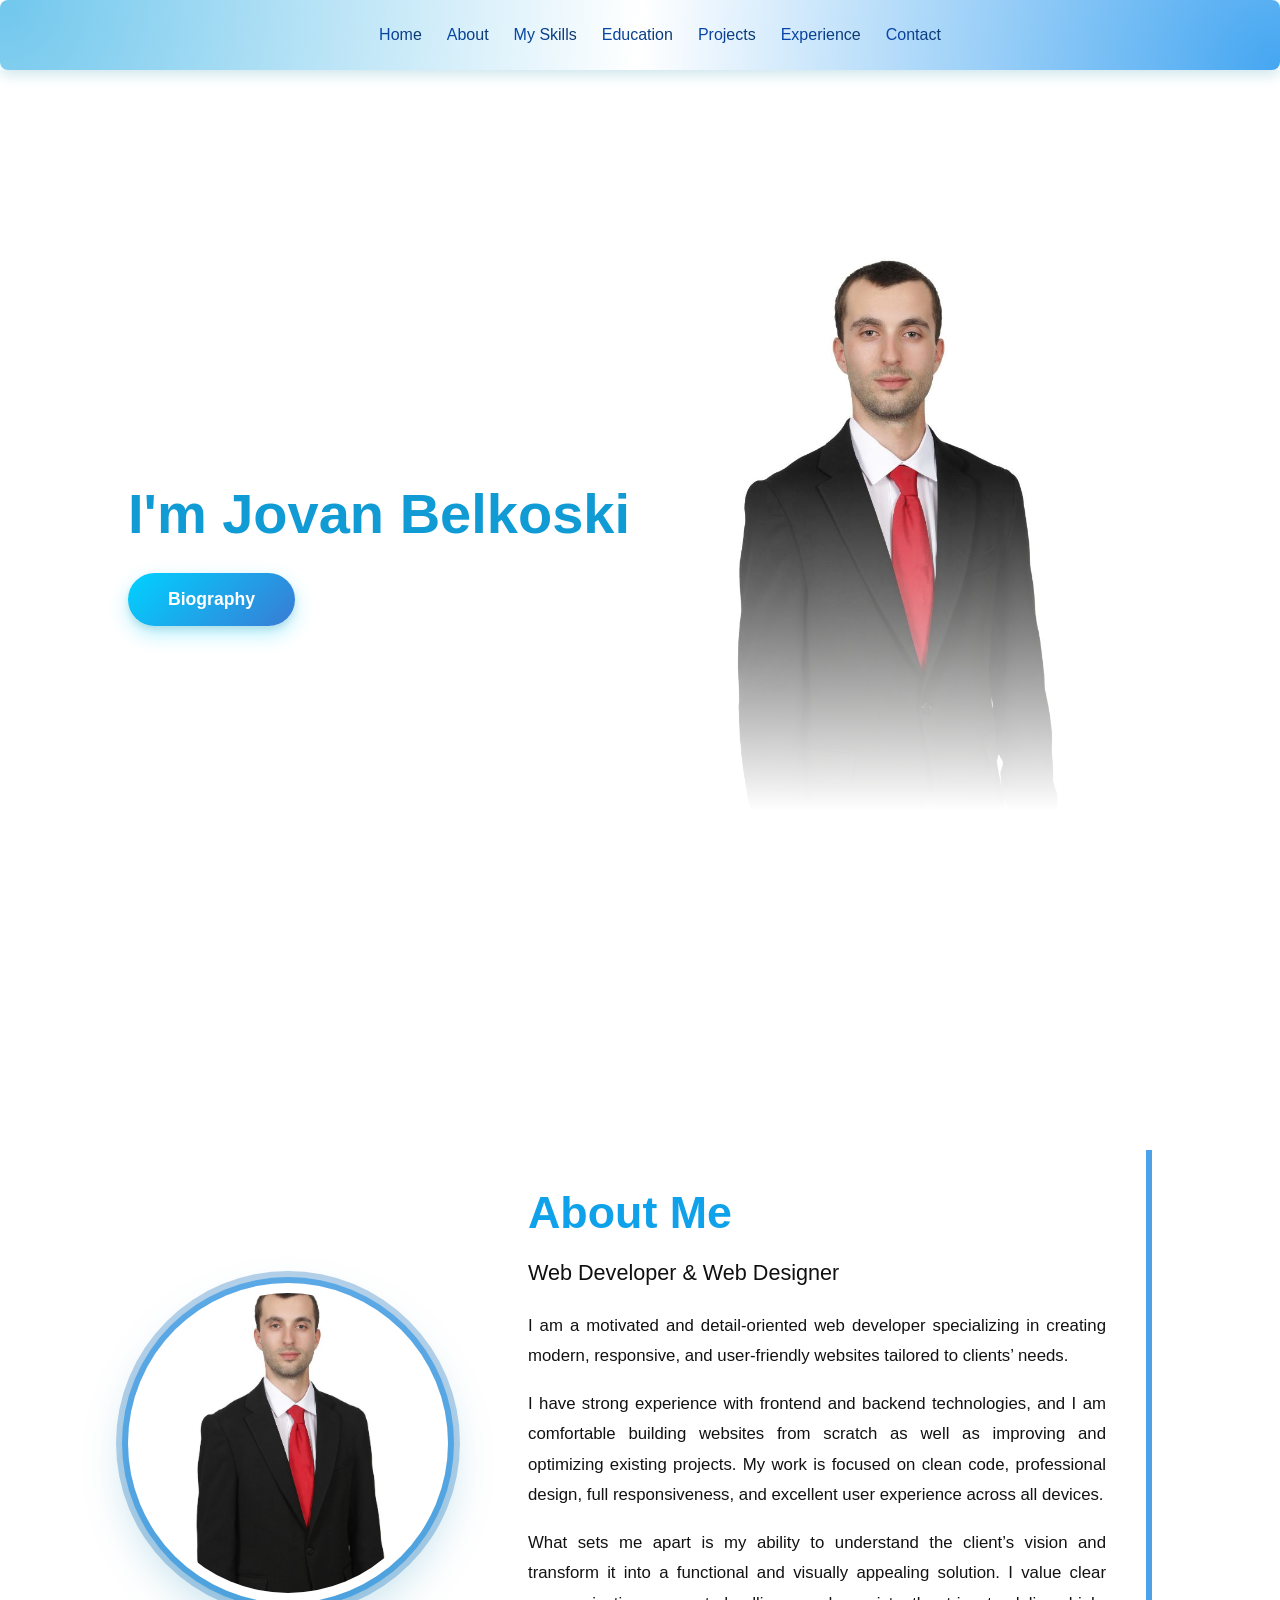
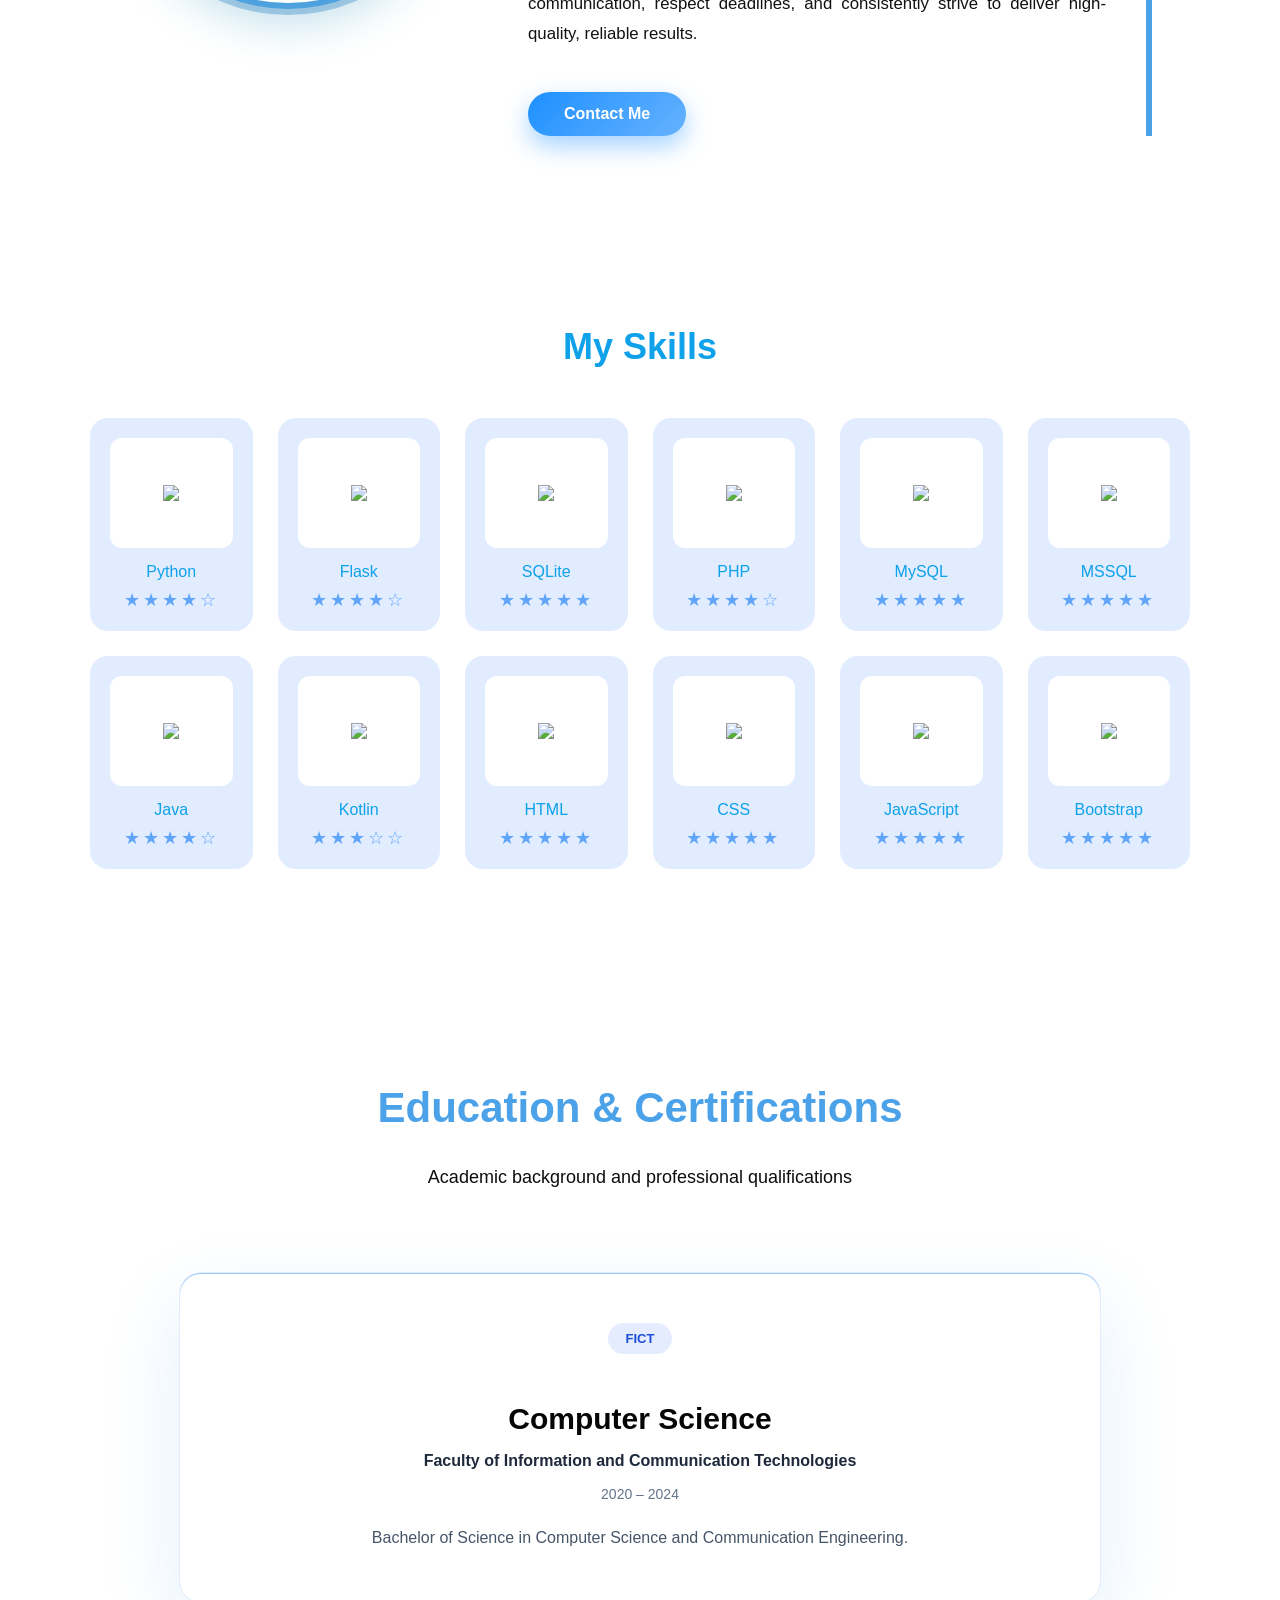
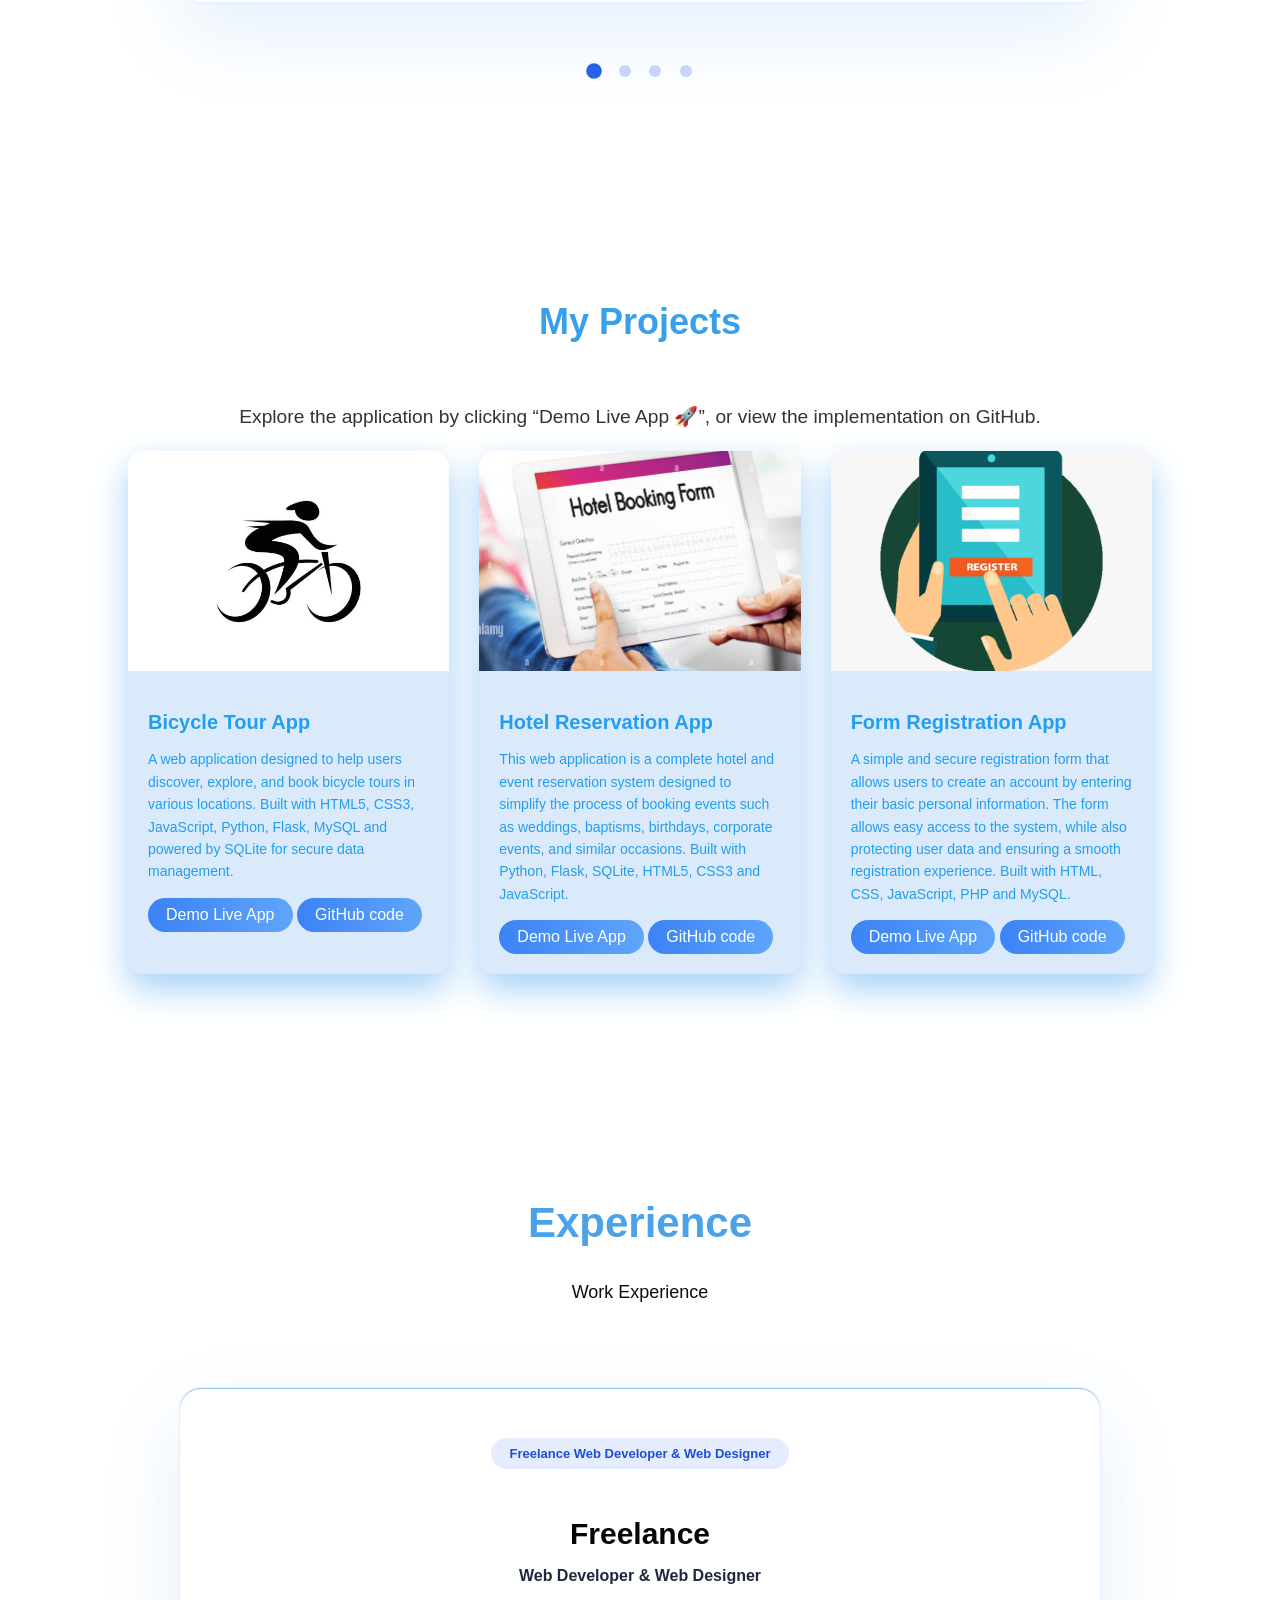
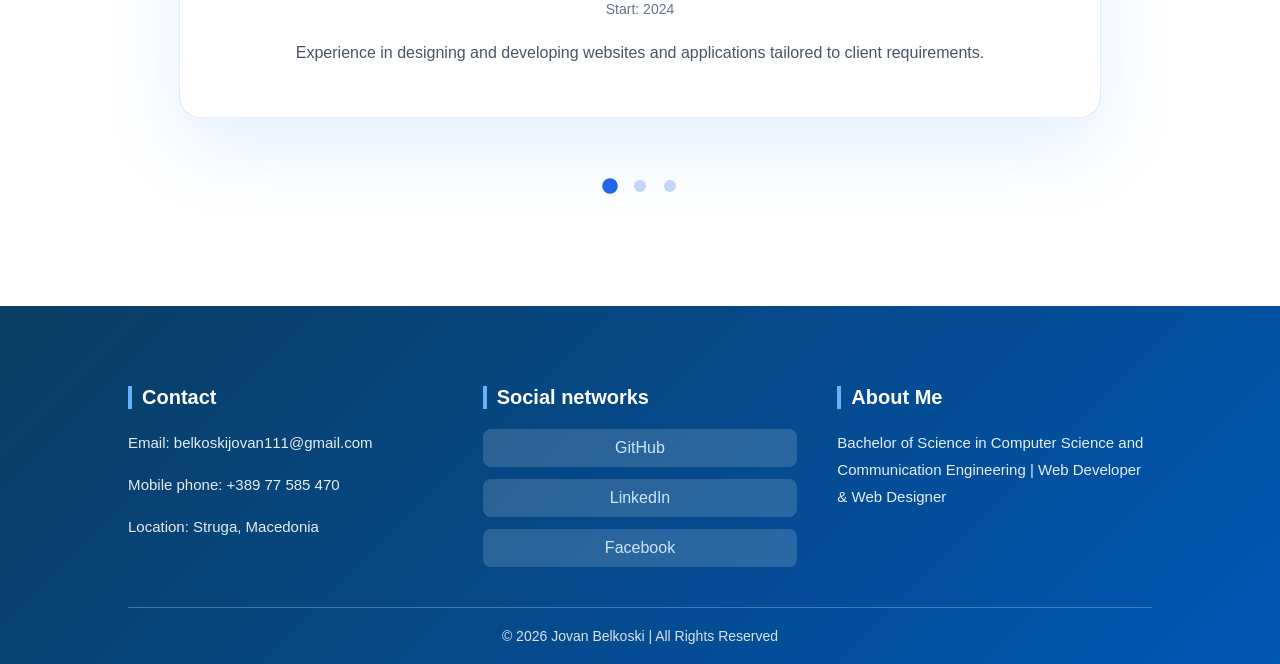
==== commit 4f9b6523: "Add files via upload" ====
--- a/index.html
+++ b/index.html
@@ -18,6 +18,7 @@
       <ul class="nav-links">
         <li><a href="#home">Home</a></li>
         <li><a href="#about">About</a></li>
+        <li><a href="#skills">My Skills</a></li>
         <li><a href="#education">Education</a></li>
         <li><a href="#projects">Projects</a></li>
         <li><a href="#experience">Experience</a></li>
@@ -72,7 +73,7 @@
 </section>
 
 <!--Секција Skills-->
-<section class="skills-section">
+<section class="skills-section" id="skills">
     <h2>My Skills</h2>
 
     <div class="skills-grid">
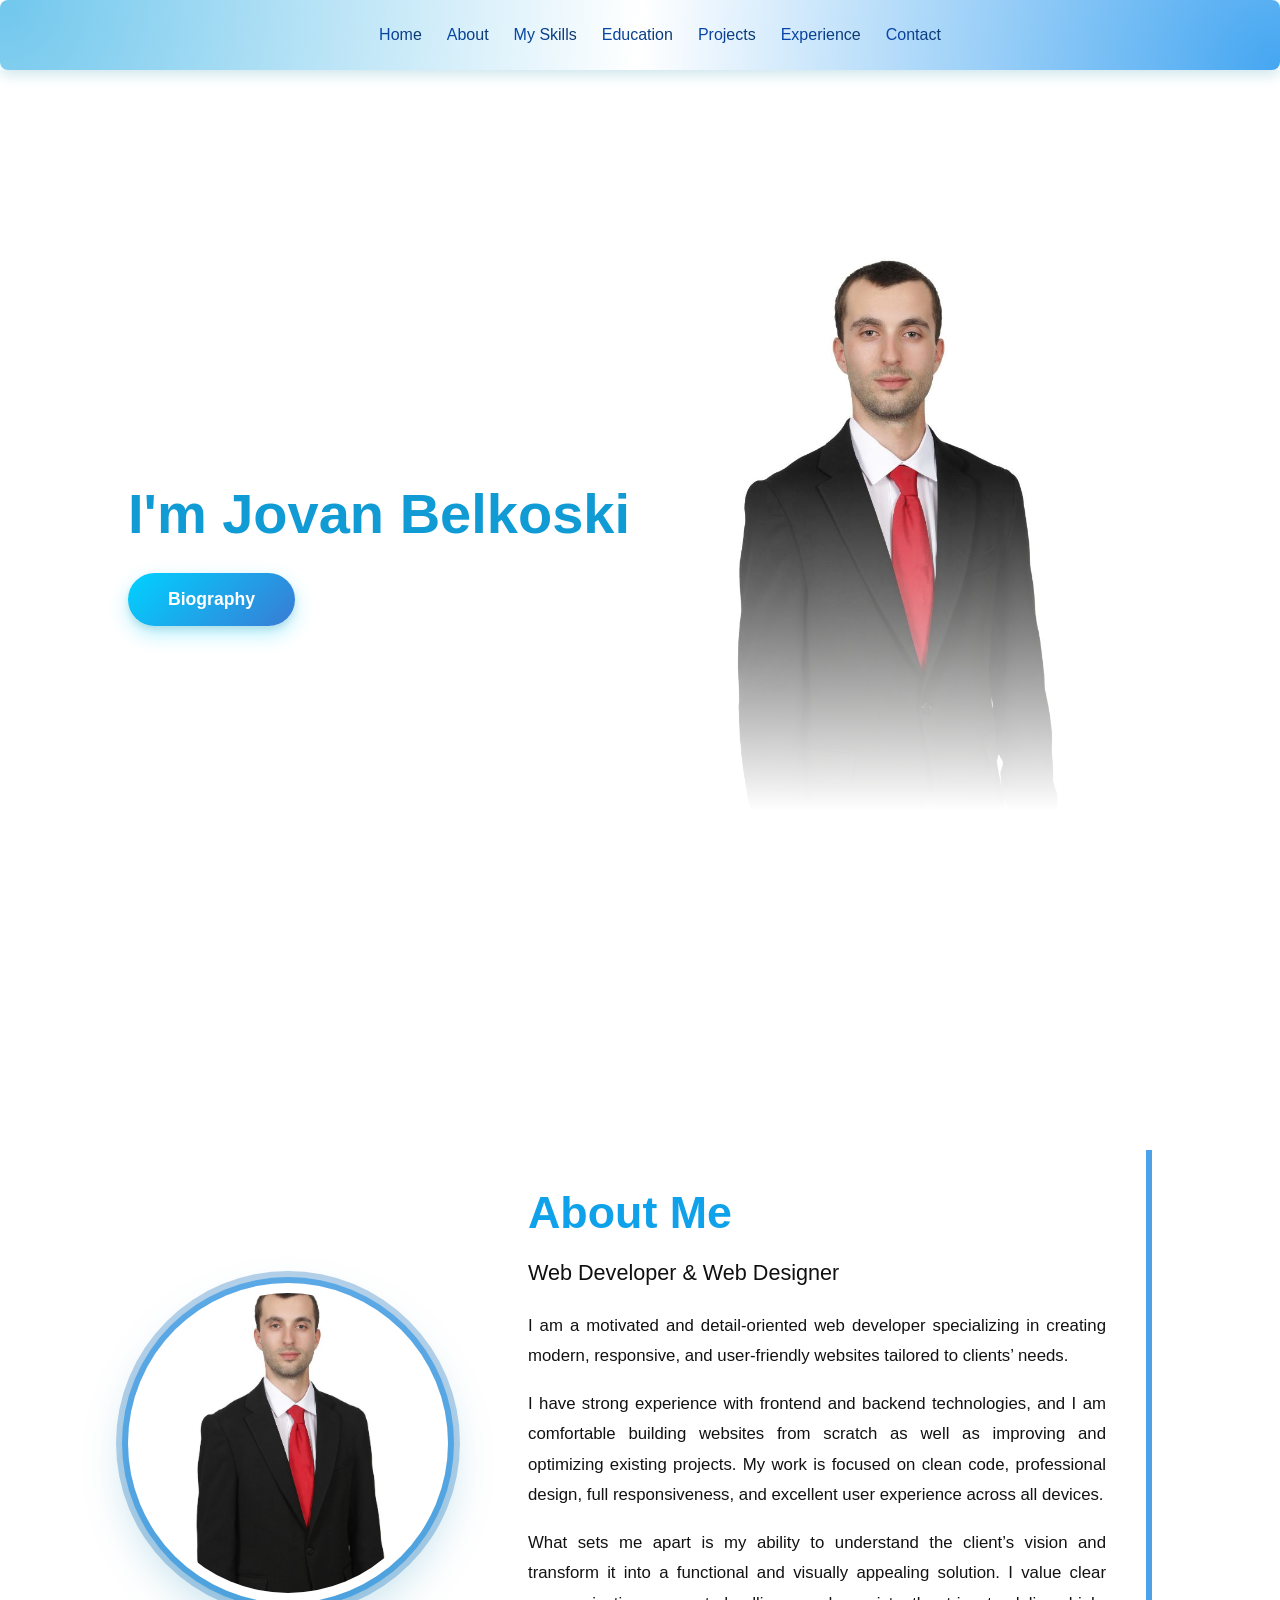
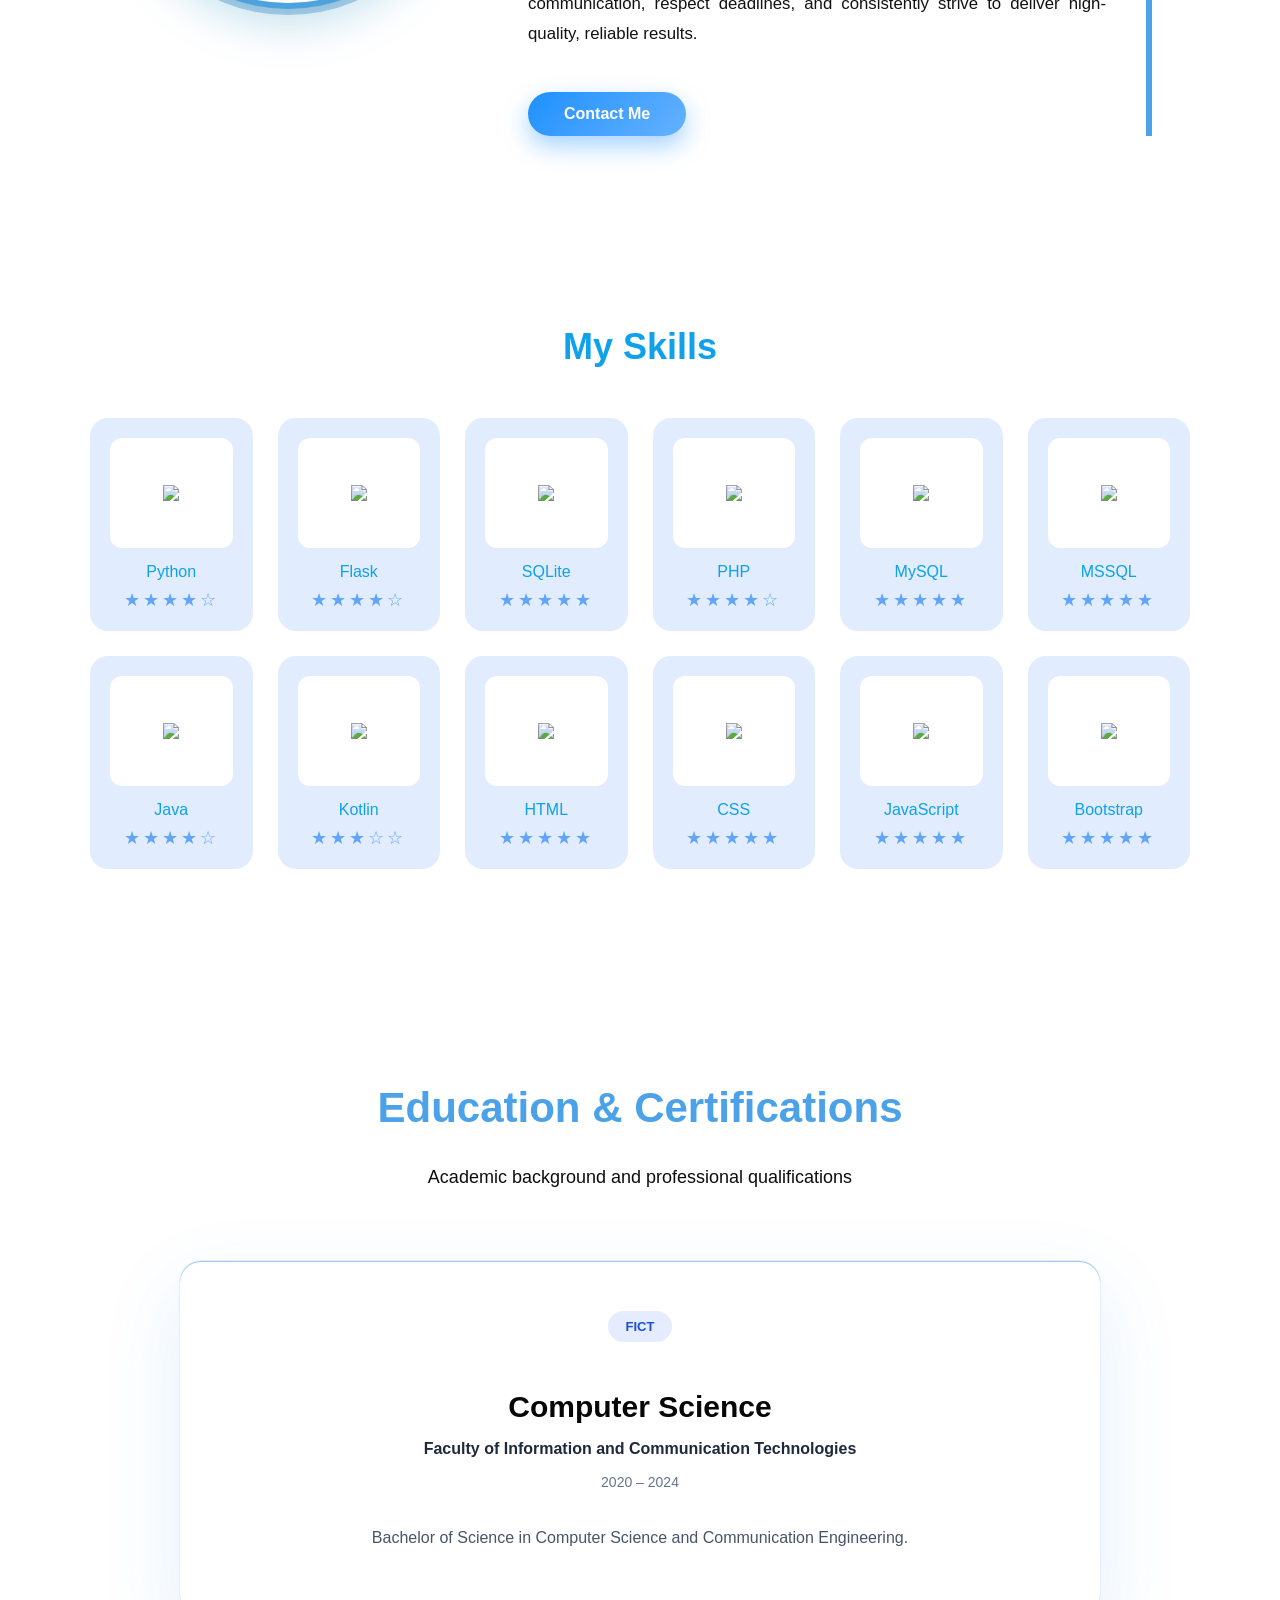
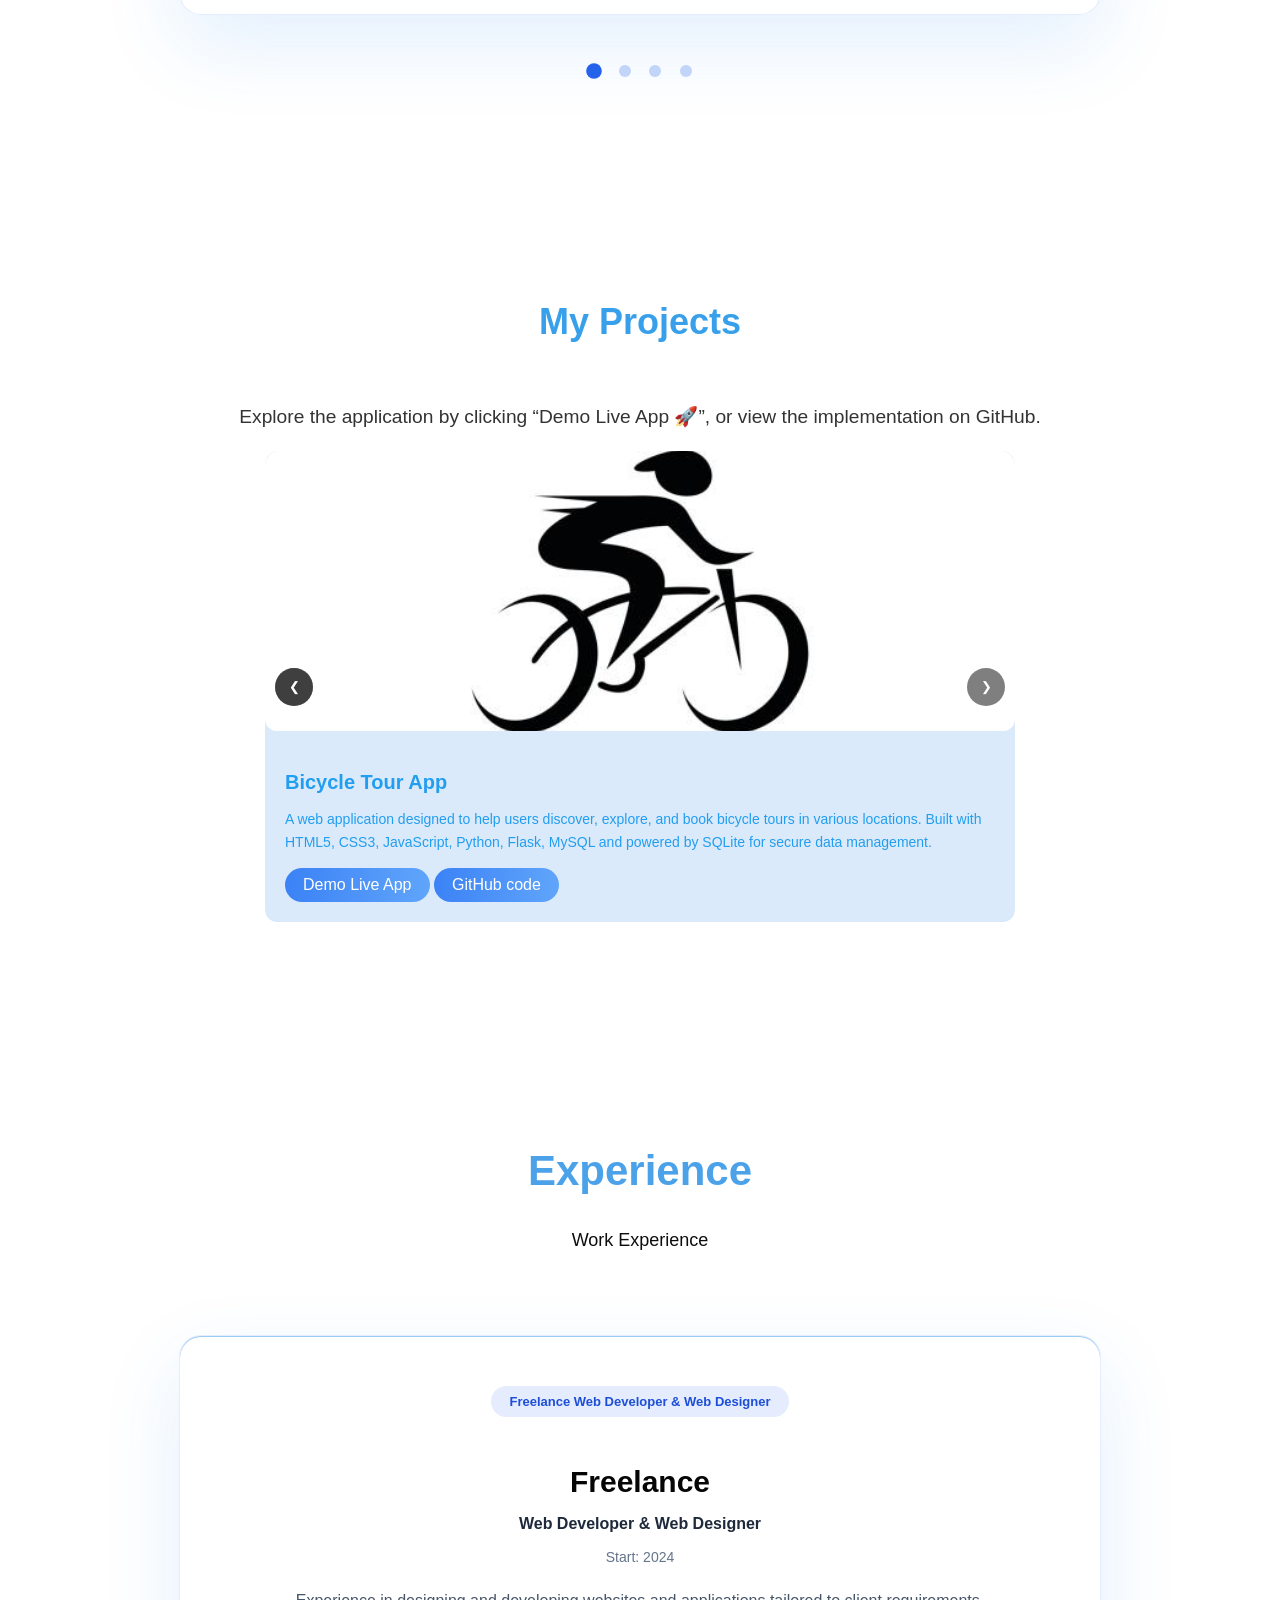
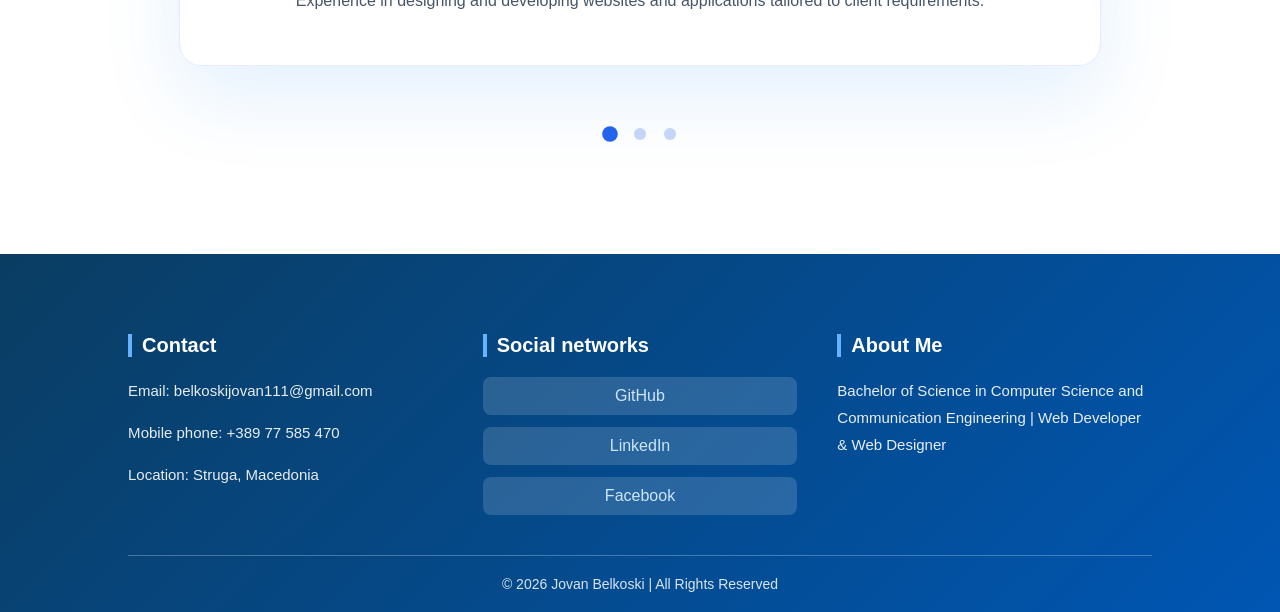
==== commit 05ec7c01: "Add files via upload" ====
--- a/index.html
+++ b/index.html
@@ -242,6 +242,11 @@
     <p class="proekti-podnaslov" id="proekti-podnaslov">
             Explore the application by clicking “Demo Live App 🚀”, or view the implementation on GitHub.
         </p>
+
+<div class="slider">
+<button class="next" onclick="nextCard()">&#10095;</button>
+<button class="prev" onclick="prevCard()">&#10094;</button>
+
     <div class="projekti-kontejner">
 
         <div class="projekti-karticka">
@@ -255,7 +260,17 @@
         </div>
 
         <div class="projekti-karticka">
-            <img src="hotel.png" alt="Projekt 2">
+            <img src="filmovi.png" alt="Projekt 2">
+            <div class="overlay">
+                <h3>Movie App</h3>
+                <p>This application is a web-based tool that allows users to search for movies by entering an actor’s name. It uses the TMDB API to fetch movie data and displays a list of films with a short description and rating, built using Python and Flask for a fast and simple interface.</p>
+                <a href="https://movie-app-h2qp.onrender.com/" target="_blank">Demo Live App</a>
+                <a href="https://github.com/jovannnn/Movie-App" target="_blank">GitHub code</a>
+            </div>
+        </div>
+
+        <div class="projekti-karticka">
+            <img src="hotel.png" alt="Projekt 3">
             <div class="overlay">
                 <h3>Hotel Reservation App</h3>
                 <p>This web application is a complete hotel and event reservation system designed to simplify the process of booking events such as weddings, baptisms, birthdays, corporate events, and similar occasions. Built with Python, Flask, SQLite, HTML5, CSS3 and JavaScript.</p>
@@ -265,7 +280,7 @@
         </div>
 
         <div class="projekti-karticka">
-            <img src="formaa.png" alt="Projekt 3">
+            <img src="formaa.png" alt="Projekt 4">
             <div class="overlay">
                 <h3>Form Registration App</h3>
                 <p>A simple and secure registration form that allows users to create an account by entering their basic personal information. The form allows easy access to the system, while also protecting user data and ensuring a smooth registration experience. Built with HTML, CSS, JavaScript, PHP and MySQL.</p>
@@ -273,6 +288,7 @@
                 <a href="https://github.com/jovannnn/Form-Registration" target="_blank">GitHub code</a>
             </div>
         </div>
+         <button class="prev" onclick="prevCard()">&#10094;</button>
     </div>
 </section>
 
@@ -352,7 +368,7 @@
         console.log("Portfolio page loaded");
     </script>
 
-<!--Скрипта за вчитување на името како typing-->
+<!--Скрипта за вчитување на името како typing и слајдер за картичките од секција Projects-->
 <script>
 const imeTekst = "I'm Jovan Belkoski";
 const profesijaTekst = "Web Developer & Web Designer";
@@ -379,6 +395,34 @@
 }
 
 window.onload = pisiIme;
+
+document.addEventListener("DOMContentLoaded", function () {
+
+  let index = 0;
+
+  const cards = document.querySelectorAll(".projekti-karticka");
+  const total = cards.length;
+
+  function showCard(i) {
+    cards.forEach(card => card.classList.remove("active"));
+    cards[i].classList.add("active");
+  }
+
+  function nextCard() {
+    index = (index + 1) % total;
+    showCard(index);
+  }
+
+  function prevCard() {
+    index = (index - 1 + total) % total;
+    showCard(index);
+  }
+
+  window.nextCard = nextCard;
+  window.prevCard = prevCard;
+
+  showCard(index); 
+});
 </script>
 
     <script src="skripta.js"></script>
--- a/stil.css
+++ b/stil.css
@@ -1137,4 +1137,60 @@
     .opiss {
         font-size: 15px;
     }
+}
+
+/* Slajder za menuvanje na kartickite vo sekcijata Proekti */
+.slider {
+  position: relative;
+  width: 100%;
+  max-width: 750px;
+  margin: auto;
+  overflow: hidden;
+  border-radius: 12px;
+}
+.projekti-karticka {
+  display: none;
+}
+.projekti-karticka.active {
+  display: block;
+}
+.projekti-karticka img {
+  width: 100%;
+  height: 280px;
+  object-fit: cover;
+  display: block;
+  border-radius: 12px;
+}
+.opis {
+  padding: 12px;
+  text-align: center;
+}
+
+.opis h3 {
+  margin: 8px 0 5px;
+}
+
+.opis p {
+  color: #555;
+  font-size: 14px;
+}
+.prev, .next {
+  position: absolute;
+  top: 50%;
+  transform: translateY(-50%);
+  background: rgba(0,0,0,0.5);
+  color: white;
+  border: none;
+  width: 38px;
+  height: 38px;
+  border-radius: 50%;
+  cursor: pointer;
+  z-index: 10;
+}
+
+.prev { left: 10px; }
+.next { right: 10px; }
+
+.prev:hover, .next:hover {
+  background: rgba(0,0,0,0.8);
 }
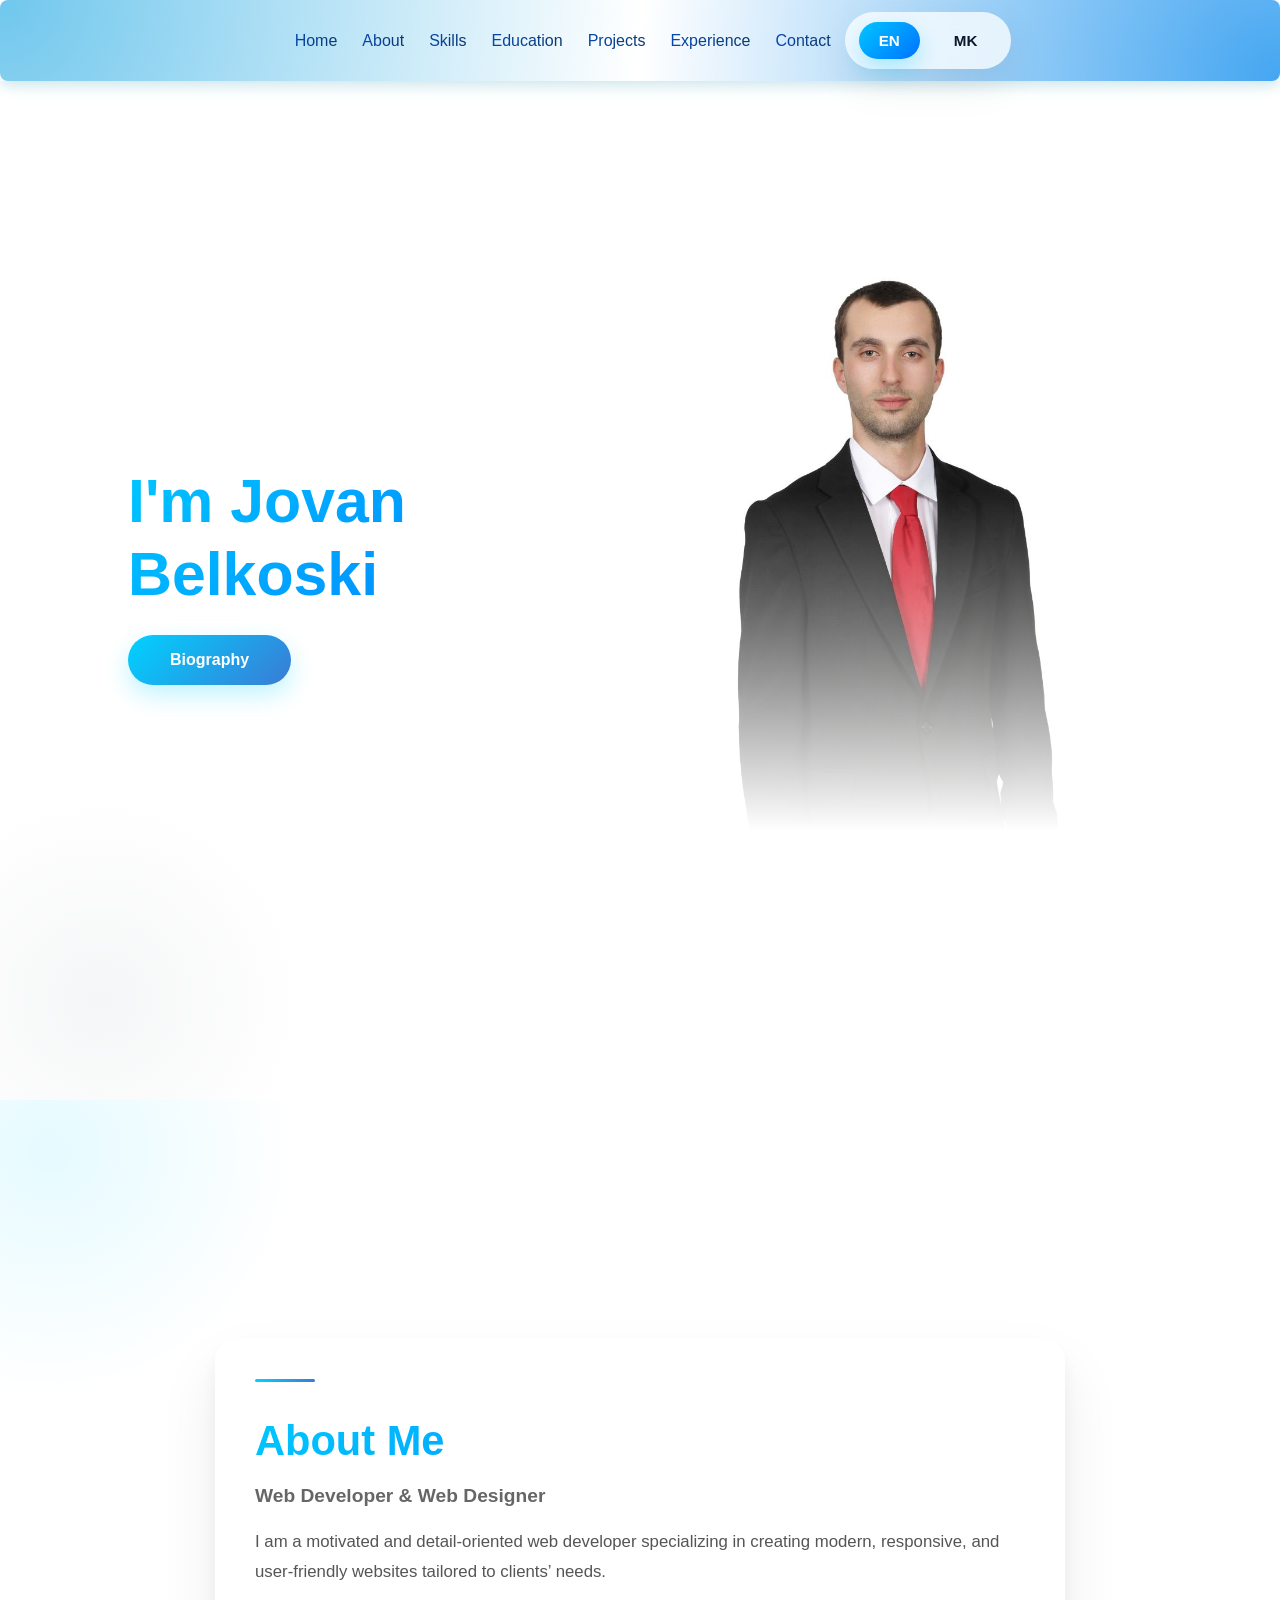
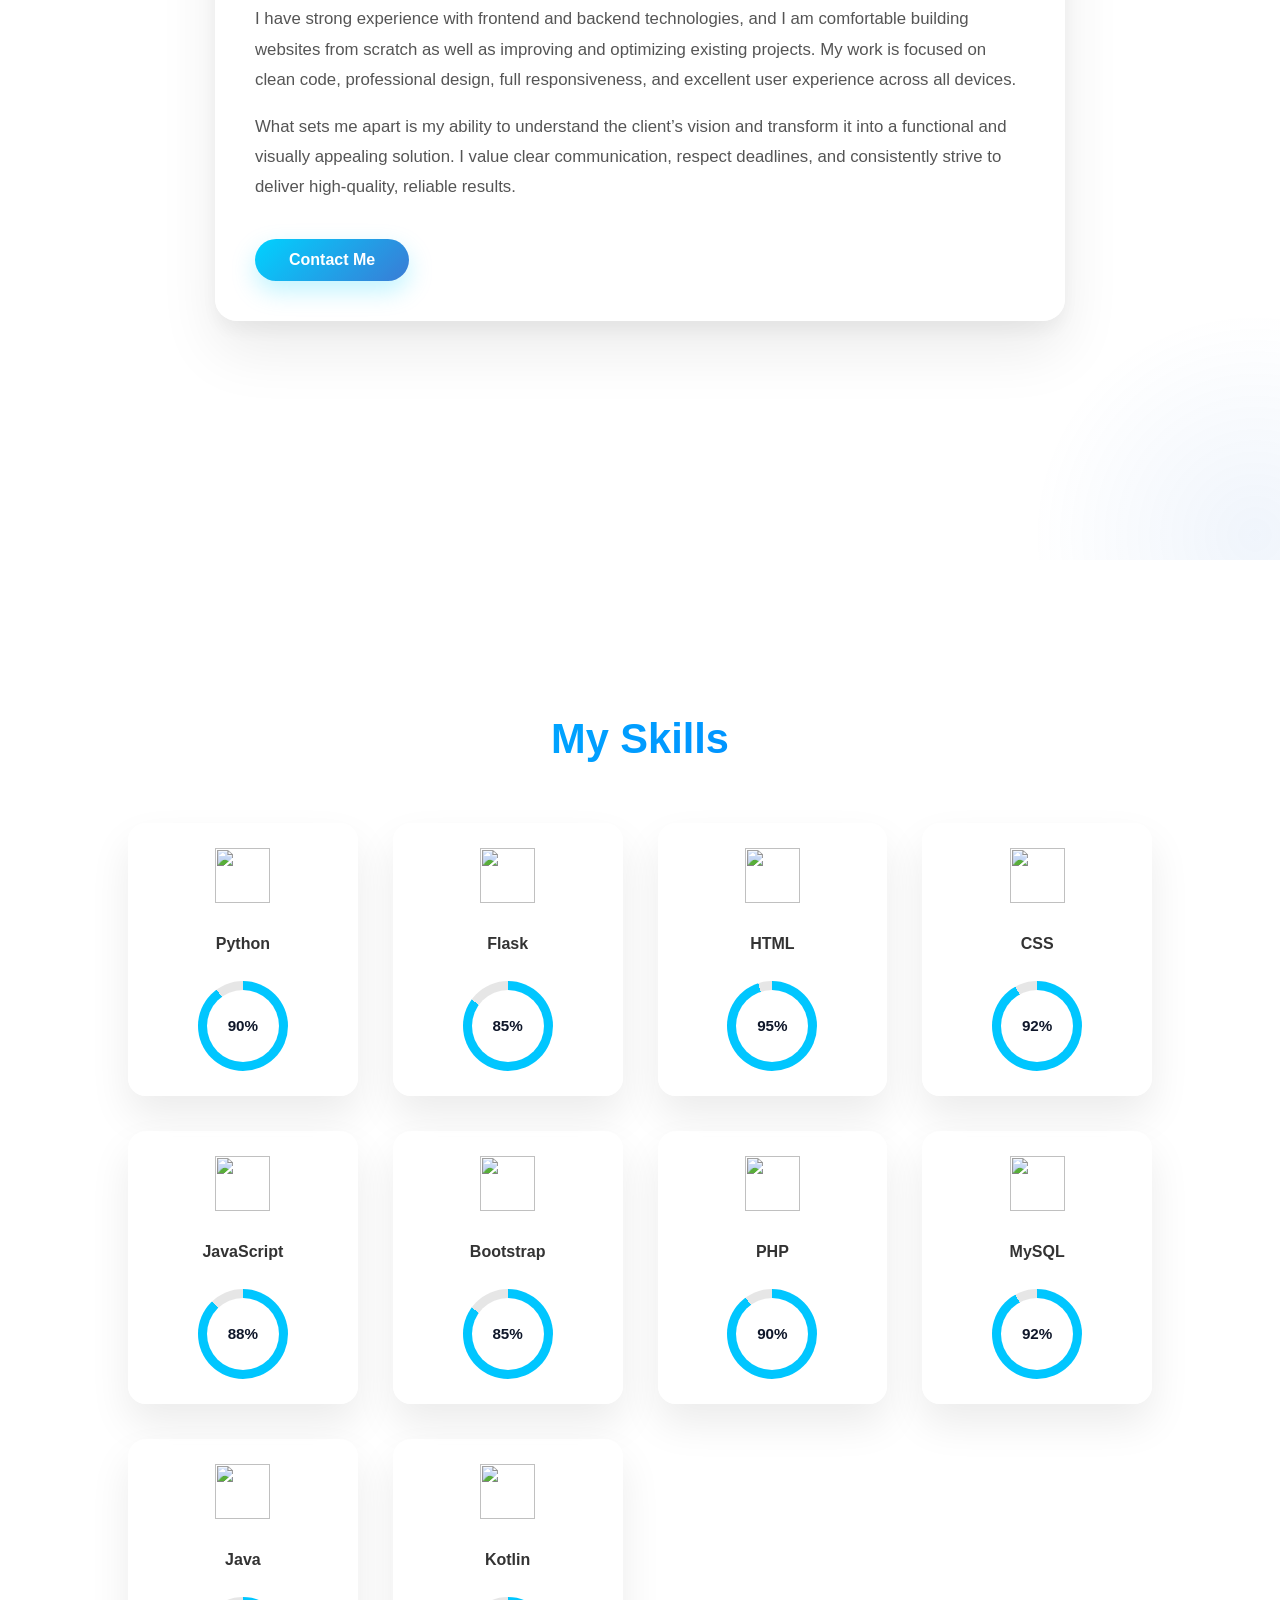
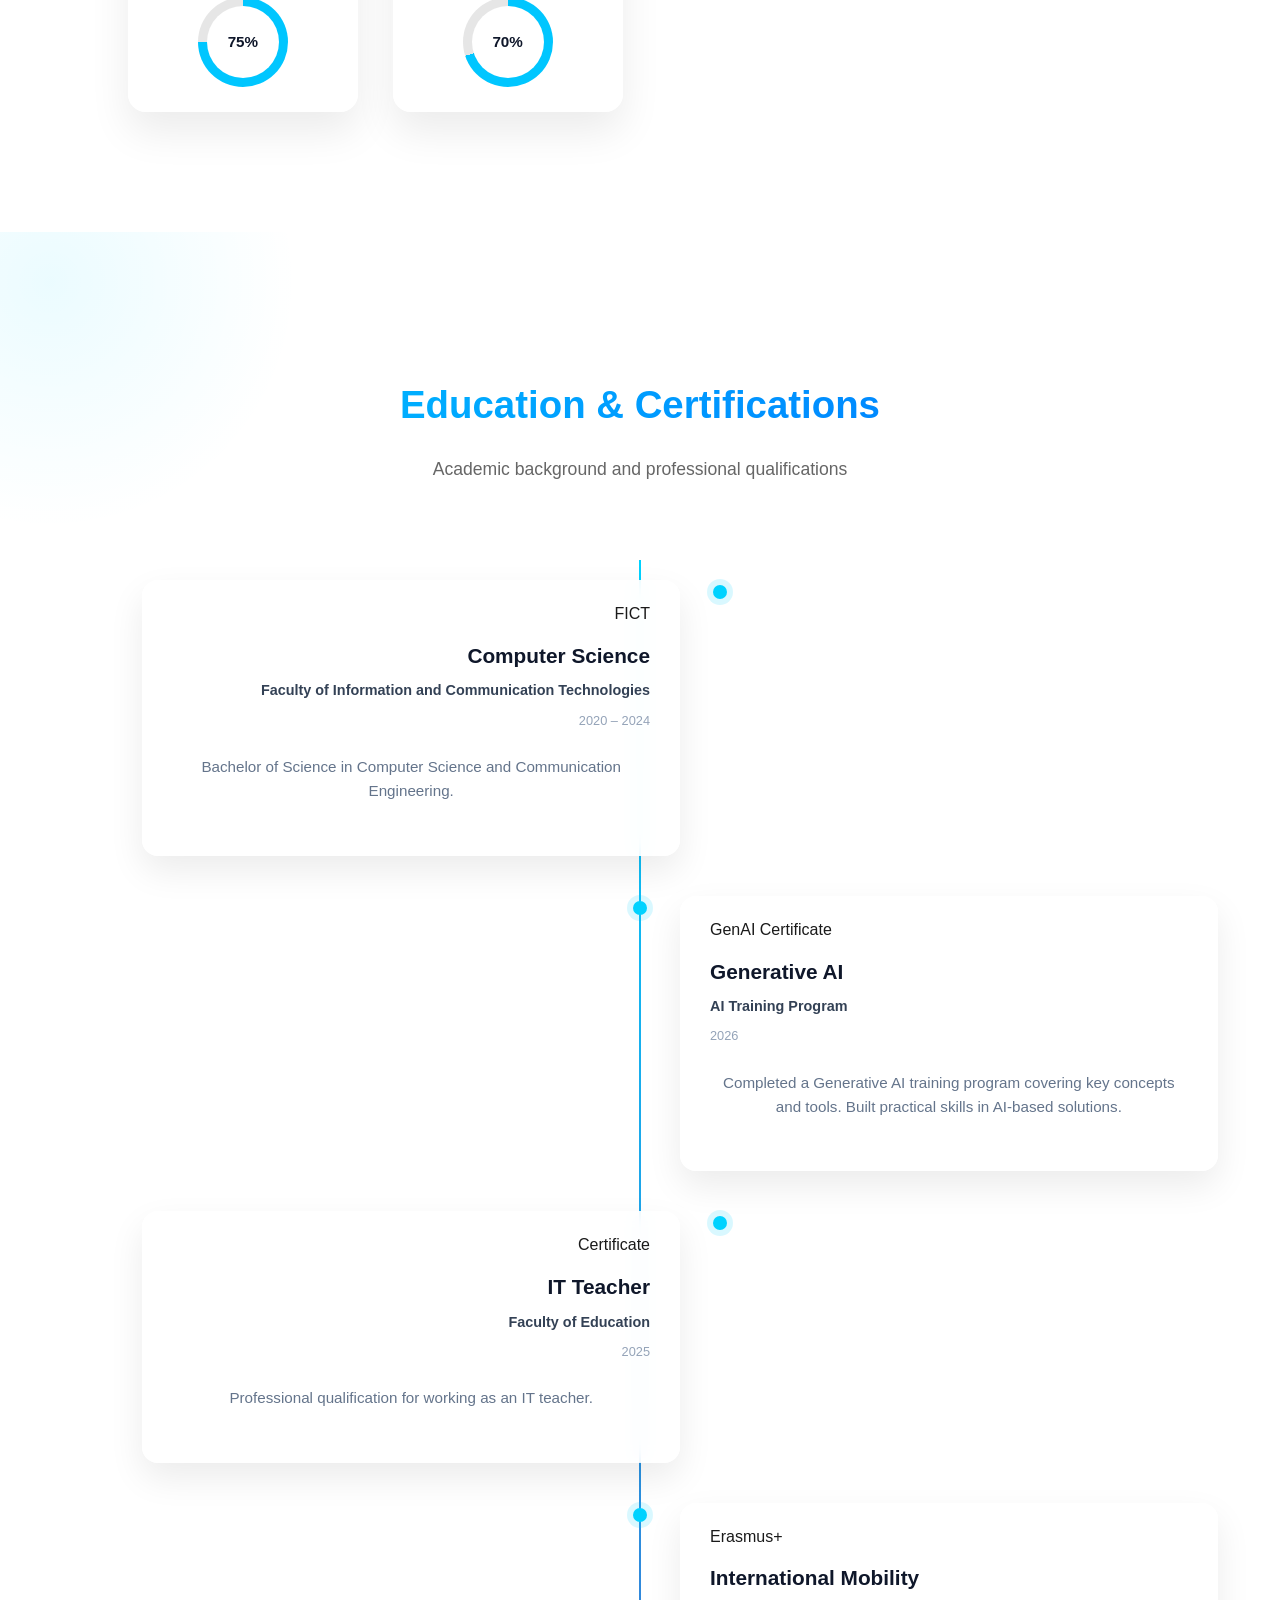
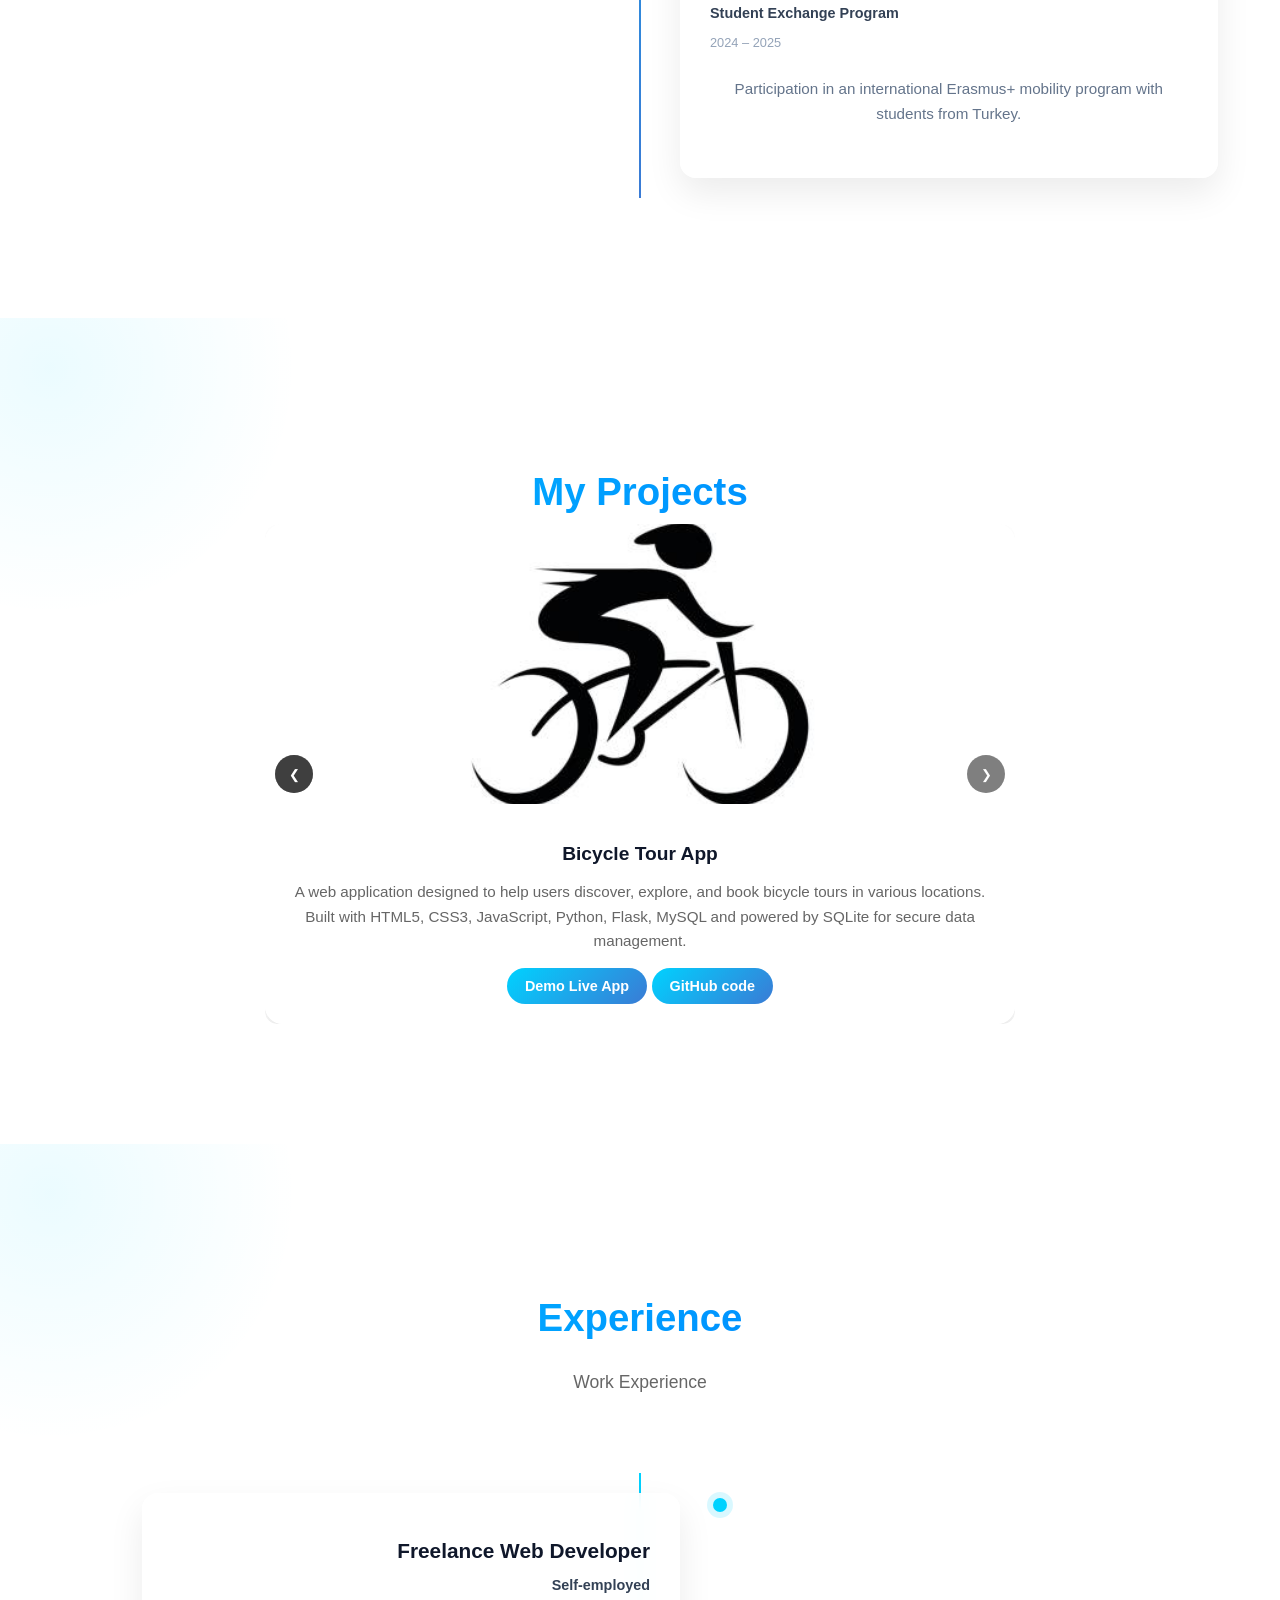
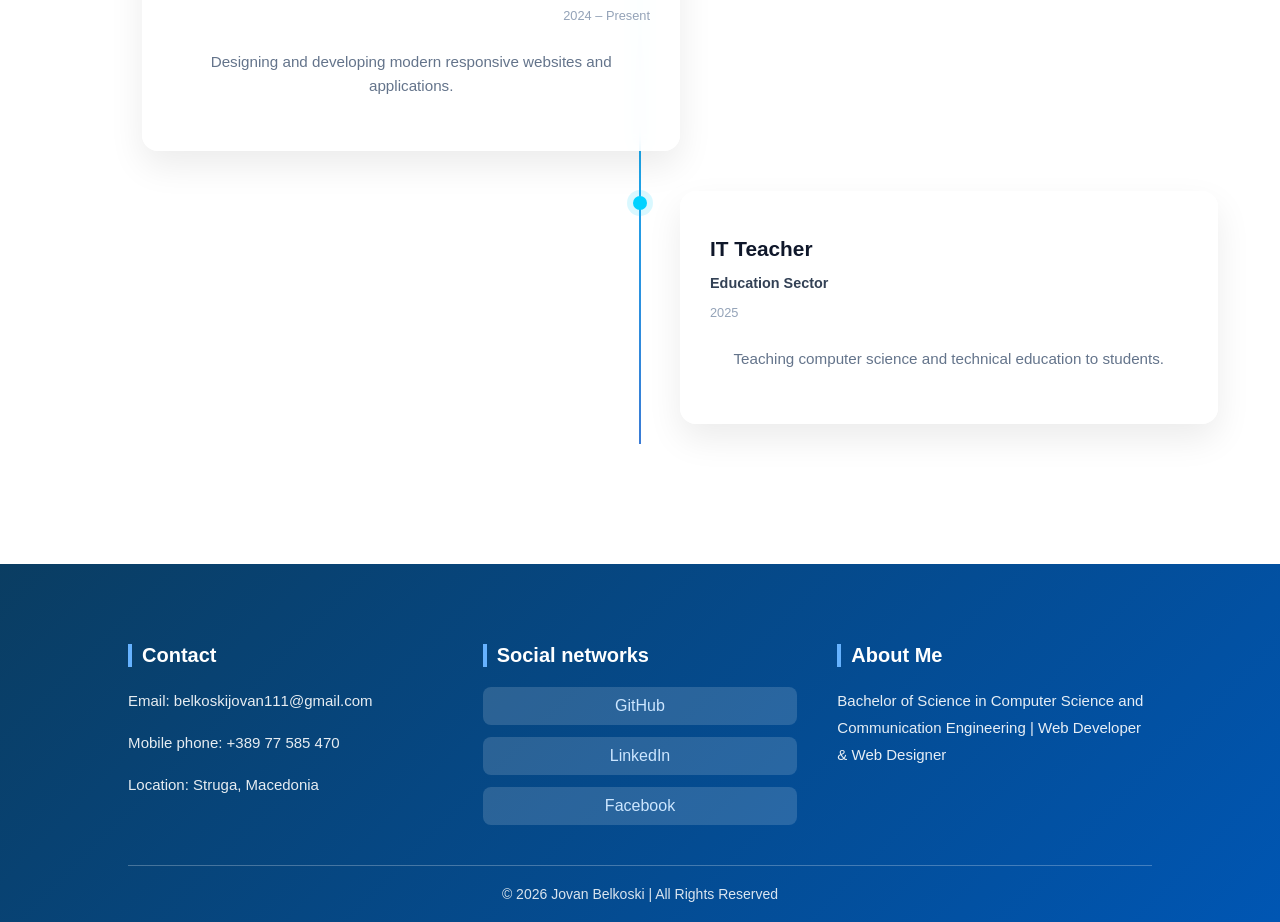
==== commit 92b50fb5: "Add files via upload" ====
--- a/index.html
+++ b/index.html
@@ -10,35 +10,45 @@
 <body>
 
 <!--Хедер и линкови во хедерот-->
-<header>
-  <div class="linkovi">
-    <div class="logo">
-    </div>
+<header class="main-header">
+
+    <div class="linkovi">
+
+    <!--Navigacija-->
     <nav>
       <ul class="nav-links">
         <li><a href="#home">Home</a></li>
         <li><a href="#about">About</a></li>
-        <li><a href="#skills">My Skills</a></li>
+        <li><a href="#skills">Skills</a></li>
         <li><a href="#education">Education</a></li>
         <li><a href="#projects">Projects</a></li>
         <li><a href="#experience">Experience</a></li>
         <li><a href="#contact">Contact</a></li>
       </ul>
+
+      <!--Hamburger-->
       <div class="hamburger">
         <span></span>
         <span></span>
         <span></span>
       </div>
     </nav>
+
+    <!--Linkovi-->
+    <div class="language-switch">
+      <a href="index.html" class="lang-btn active">EN</a>
+      <a href="index-en.html" class="lang-btn">MK</a>
+    </div>
+
   </div>
 </header>
 
-    <!-- Почетна секција -->
+<!-- Почетна секција -->
 <section class="hero" id="home">
     <div class="hero-text">
         <h1><span id="ime"></span></h1>
         <h2><span id="profesija"></span></h2>
-        <a href="cv.pdf"><button class="hero-btn">Biography</button></a>
+        <a href="Biography.pdf"><button class="hero-btn">Biography</button></a>
     </div>
 
     <div class="slika-wrapper">
@@ -50,9 +60,9 @@
 <section class="about-me" id="about">
     <div class="about-container">
 
-        <div class="about-image">
+        <!--<div class="about-image">
             <img src="profilnaa.jpg" alt="About Me">
-        </div>
+        </div>-->
 
         <div class="about-text">
             <h2>About Me</h2>
@@ -72,112 +82,116 @@
     </div>
 </section>
 
-<!--Секција Skills-->
+<!--Sekcija Skills-->
 <section class="skills-section" id="skills">
     <h2>My Skills</h2>
 
     <div class="skills-grid">
 
-        <div class="skill-card">
+        <div class="skill-card" style="--percent:90">
             <div class="logo-box">
                 <img src="https://cdn.jsdelivr.net/gh/devicons/devicon/icons/python/python-original.svg">
             </div>
             <p>Python</p>
-            <div class="stars">★★★★☆</div>
-        </div>
-
-        <div class="skill-card">
+            <div class="skill-circle">
+                <div class="percent">90%</div>
+            </div>
+        </div>
+
+        <div class="skill-card" style="--percent:85">
             <div class="logo-box">
                 <img src="https://cdn.jsdelivr.net/gh/devicons/devicon/icons/flask/flask-original.svg">
             </div>
             <p>Flask</p>
-            <div class="stars">★★★★☆</div>
-        </div>
-
-        <div class="skill-card">
-            <div class="logo-box">
-                <img src="https://cdn.jsdelivr.net/gh/devicons/devicon/icons/sqlite/sqlite-original.svg">
-            </div>
-            <p>SQLite</p>
-            <div class="stars">★★★★★</div>
-        </div>
-
-        <div class="skill-card">
+            <div class="skill-circle">
+                <div class="percent">85%</div>
+            </div>
+        </div>
+
+        <div class="skill-card" style="--percent:95">
+            <div class="logo-box">
+                <img src="https://cdn.jsdelivr.net/gh/devicons/devicon/icons/html5/html5-original.svg">
+            </div>
+            <p>HTML</p>
+            <div class="skill-circle">
+                <div class="percent">95%</div>
+            </div>
+        </div>
+
+        <div class="skill-card" style="--percent:92">
+            <div class="logo-box">
+                <img src="https://cdn.jsdelivr.net/gh/devicons/devicon/icons/css3/css3-original.svg">
+            </div>
+            <p>CSS</p>
+            <div class="skill-circle">
+                <div class="percent">92%</div>
+            </div>
+        </div>
+
+        <div class="skill-card" style="--percent:88">
+            <div class="logo-box">
+                <img src="https://cdn.jsdelivr.net/gh/devicons/devicon/icons/javascript/javascript-original.svg">
+            </div>
+            <p>JavaScript</p>
+            <div class="skill-circle">
+                <div class="percent">88%</div>
+            </div>
+        </div>
+
+        <div class="skill-card" style="--percent:85">
+            <div class="logo-box">
+                <img src="https://cdn.jsdelivr.net/gh/devicons/devicon/icons/bootstrap/bootstrap-original.svg">
+            </div>
+            <p>Bootstrap</p>
+            <div class="skill-circle">
+                <div class="percent">85%</div>
+            </div>
+        </div>
+
+        <div class="skill-card" style="--percent:90">
             <div class="logo-box">
                 <img src="https://cdn.jsdelivr.net/gh/devicons/devicon/icons/php/php-original.svg">
             </div>
             <p>PHP</p>
-            <div class="stars">★★★★☆</div>
-        </div>
-
-        <div class="skill-card">
+            <div class="skill-circle">
+                <div class="percent">90%</div>
+            </div>
+        </div>
+
+        <div class="skill-card" style="--percent:92">
             <div class="logo-box">
                 <img src="https://cdn.jsdelivr.net/gh/devicons/devicon/icons/mysql/mysql-original.svg">
             </div>
             <p>MySQL</p>
-            <div class="stars">★★★★★</div>
-        </div>
-
-        <div class="skill-card">
-            <div class="logo-box">
-                <img src="https://cdn.jsdelivr.net/gh/devicons/devicon/icons/microsoftsqlserver/microsoftsqlserver-plain.svg">
-            </div>
-            <p>MSSQL</p>
-            <div class="stars">★★★★★</div>
-        </div>
-
-        <div class="skill-card">
-             <div class="logo-box">
-                  <img src="https://cdn.jsdelivr.net/gh/devicons/devicon/icons/java/java-original.svg">
-             </div>
-             <p>Java</p>
-            <div class="stars">★★★★☆</div>
-        </div>
-
-        <div class="skill-card">
-             <div class="logo-box">
-                  <img src="https://cdn.jsdelivr.net/gh/devicons/devicon/icons/kotlin/kotlin-original.svg">
-             </div>
-             <p>Kotlin</p>
-             <div class="stars">★★★☆☆</div>
-        </div>
-
-        <div class="skill-card">
-            <div class="logo-box">
-                <img src="https://cdn.jsdelivr.net/gh/devicons/devicon/icons/html5/html5-original.svg">
-            </div>
-            <p>HTML</p>
-            <div class="stars">★★★★★</div>
-        </div>
-
-        <div class="skill-card">
-            <div class="logo-box">
-                <img src="https://cdn.jsdelivr.net/gh/devicons/devicon/icons/css3/css3-original.svg">
-            </div>
-            <p>CSS</p>
-            <div class="stars">★★★★★</div>
-        </div>
-
-        <div class="skill-card">
-            <div class="logo-box">
-                <img src="https://cdn.jsdelivr.net/gh/devicons/devicon/icons/javascript/javascript-original.svg">
-            </div>
-            <p>JavaScript</p>
-            <div class="stars">★★★★★</div>
-        </div>
-
-        <div class="skill-card">
-            <div class="logo-box">
-                <img src="https://cdn.jsdelivr.net/gh/devicons/devicon/icons/bootstrap/bootstrap-original.svg">
-            </div>
-            <p>Bootstrap</p>
-            <div class="stars">★★★★★</div>
-        </div>
-
-    </div>
-</section>
-
-<!--Секција Education-->
+            <div class="skill-circle">
+                <div class="percent">92%</div>
+            </div>
+        </div>
+
+        <div class="skill-card" style="--percent:75">
+            <div class="logo-box">
+                <img src="https://cdn.jsdelivr.net/gh/devicons/devicon/icons/java/java-original.svg">
+            </div>
+            <p>Java</p>
+            <div class="skill-circle">
+                <div class="percent">75%</div>
+            </div>
+        </div>
+
+        <div class="skill-card" style="--percent:70">
+            <div class="logo-box">
+                <img src="https://cdn.jsdelivr.net/gh/devicons/devicon/icons/kotlin/kotlin-original.svg">
+            </div>
+            <p>Kotlin</p>
+            <div class="skill-circle">
+                <div class="percent">70%</div>
+            </div>
+        </div>
+
+    </div>
+</section>
+
+<!-- Секција Education -->
 <section class="education-sekcija" id="education">
     <div class="education-container">
         <h2 class="education-naslov">Education & Certifications</h2>
@@ -185,53 +199,56 @@
             Academic background and professional qualifications
         </p>
 
-        <div class="education-slider">
-            <div class="education-card aktivna">
-                <span class="education-tip">FICT</span>
-                <h3>Computer Science</h3>
-                <p class="institucija">Faculty of Information and Communication Technologies</p>
-                <p class="period">2020 – 2024</p>
-                <p class="opis">
-                    Bachelor of Science in Computer Science and Communication Engineering.
-                </p>
-            </div>
-
-            <div class="education-card">
-                <span class="education-tip">GenAI Certificate</span>
-                <h3>GenAI</h3>
-                <p class="institucija">Generative AI Training Certificate</p>
-                <p class="period">2026</p>
-                <p class="opis">
-                    Completed a Generative AI training program covering key concepts and tools. Gained practical skills in building and applying AI-generated solutions.
-                </p>
-            </div>
-
-            <div class="education-card">
-                <span class="education-tip">Certificate</span>
-                <h3>IT Teacher</h3>
-                <p class="institucija">Faculty of Education</p>
-                <p class="period">2025</p>
-                <p class="opis">
-                    A certificate obtained at the Faculty of Education that provides professional qualification for working as a teacher.
-                </p>
-            </div>
-
-            <div class="education-card">
-                <span class="education-tip">Erasmus+ Certificate</span>
-                <h3>Erasmus+ Mobility</h3>
-                <p class="institucija">Turkish students</p>
-                <p class="period">2024-2025</p>
-                <p class="opis">
-                    Participation in an international student mobility program with students from Turkey.
-                </p>
-            </div>
-        </div>
-
-        <div class="education-dots">
-            <span class="dot aktivna"></span>
-            <span class="dot"></span>
-            <span class="dot"></span>
-            <span class="dot"></span>
+        <div class="timeline">
+
+            <div class="timeline-item">
+                <div class="timeline-card">
+                    <span class="education-tip">FICT</span>
+                    <h3>Computer Science</h3>
+                    <p class="institucija">Faculty of Information and Communication Technologies</p>
+                    <p class="period">2020 – 2024</p>
+                    <p class="opis">
+                        Bachelor of Science in Computer Science and Communication Engineering.
+                    </p>
+                </div>
+            </div>
+
+            <div class="timeline-item">
+                <div class="timeline-card">
+                    <span class="education-tip">GenAI Certificate</span>
+                    <h3>Generative AI</h3>
+                    <p class="institucija">AI Training Program</p>
+                    <p class="period">2026</p>
+                    <p class="opis">
+                        Completed a Generative AI training program covering key concepts and tools. Built practical skills in AI-based solutions.
+                    </p>
+                </div>
+            </div>
+
+            <div class="timeline-item">
+                <div class="timeline-card">
+                    <span class="education-tip">Certificate</span>
+                    <h3>IT Teacher</h3>
+                    <p class="institucija">Faculty of Education</p>
+                    <p class="period">2025</p>
+                    <p class="opis">
+                        Professional qualification for working as an IT teacher.
+                    </p>
+                </div>
+            </div>
+
+            <div class="timeline-item">
+                <div class="timeline-card">
+                    <span class="education-tip">Erasmus+</span>
+                    <h3>International Mobility</h3>
+                    <p class="institucija">Student Exchange Program</p>
+                    <p class="period">2024 – 2025</p>
+                    <p class="opis">
+                        Participation in an international Erasmus+ mobility program with students from Turkey.
+                    </p>
+                </div>
+            </div>
+
         </div>
     </div>
 </section>
@@ -239,9 +256,9 @@
 <!--Секција Проекти-->
 <section class="projekti-sekcija" id="projects">
     <h2 class="naslov-sekcija">My Projects</h2>
-    <p class="proekti-podnaslov" id="proekti-podnaslov">
+    <!--<p class="proekti-podnaslov" id="proekti-podnaslov">
             Explore the application by clicking “Demo Live App 🚀”, or view the implementation on GitHub.
-        </p>
+        </p>-->
 
 <div class="slider">
 <button class="next" onclick="nextCard()">&#10095;</button>
@@ -292,39 +309,37 @@
     </div>
 </section>
 
-<!--Секција Experience-->
-<section class="experience-sekcija" id="experience">
-    <div class="experience-container">
-        <h2 class="experience-naslov">Experience</h2>
-        <p class="experience-podnaslov">
-            Work Experience
-        </p>
-
-        <div class="experience-slider">
-            <div class="experience-card aktivna">
-                <span class="experience-tip">Freelance Web Developer & Web Designer</span>
-                <h3>Freelance</h3>
-                <p class="institucijaa">Web Developer & Web Designer</p>
-                <p class="periodd">Start: 2024</p>
-                <p class="opiss">
-                    Experience in designing and developing websites and applications tailored to client requirements.
-                </p>
-            </div>
-
-            <div class="experience-card">
-                <span class="experience-tip">IT Teacher</span>
-                <h3>Experience working as an</h3>
-                <p class="institucijaa">IT Teacher</p>
-                <p class="periodd">Start: 2025</p>
-                <p class="opiss">
-                    Experienced IT teacher, dedicated to educating students.
-                </p>
-            </div>
-        </div>
-        <div class="experience-dots">
-            <span class="dott aktivna"></span>
-            <span class="dott"></span>
-            <span class="dott"></span>
+<!-- Секција Experience -->
+<section class="education-sekcija" id="experience">
+
+    <div class="education-container">
+        <h2 class="education-naslov">Experience</h2>
+        <p class="education-podnaslov">Work Experience</p>
+
+        <div class="timeline">
+
+            <div class="timeline-item">
+                <div class="timeline-card">
+                    <h3>Freelance Web Developer</h3>
+                    <p class="institucija">Self-employed</p>
+                    <p class="period">2024 – Present</p>
+                    <p class="opis">
+                        Designing and developing modern responsive websites and applications.
+                    </p>
+                </div>
+            </div>
+
+            <div class="timeline-item">
+                <div class="timeline-card">
+                    <h3>IT Teacher</h3>
+                    <p class="institucija">Education Sector</p>
+                    <p class="period">2025</p>
+                    <p class="opis">
+                        Teaching computer science and technical education to students.
+                    </p>
+                </div>
+            </div>
+
         </div>
     </div>
 </section>
@@ -423,6 +438,50 @@
 
   showCard(index); 
 });
+
+
+const items = document.querySelectorAll(".timeline-item");
+
+window.addEventListener("scroll", () => {
+    items.forEach(item => {
+        const rect = item.getBoundingClientRect();
+        if (rect.top < window.innerHeight - 100) {
+            item.classList.add("active");
+        }
+    });
+});
+</script>
+
+<!--Skripta za procentite vo sekcijata Skills-->
+<script>
+document.addEventListener("DOMContentLoaded", () => {
+    const circles = document.querySelectorAll(".skill-card");
+
+    circles.forEach(card => {
+        let percent = parseInt(card.style.getPropertyValue("--percent"));
+        let circle = card.querySelector(".skill-circle");
+        let text = card.querySelector(".percent");
+
+        let start = 0;
+
+        let interval = setInterval(() => {
+            if (start >= percent) {
+                clearInterval(interval);
+            } else {
+                start++;
+
+                text.textContent = start + "%";
+
+                let deg = (start / 100) * 360;
+
+                circle.style.background = `conic-gradient(
+                    #00c6ff ${deg}deg,
+                    #e6e6e6 ${deg}deg
+                )`;
+            }
+        }, 15); 
+    });
+});
 </script>
 
     <script src="skripta.js"></script>
--- a/stil.css
+++ b/stil.css
@@ -2,89 +2,113 @@
 body {
     margin: 0;
     font-family: 'Poppins', sans-serif;
-    background: #fff;
-    color: #333;
-}
-
-/* ---------- Pocetna sekcija ---------- */
+    background: #ffffff;
+    color: #1a1a1a;
+    -webkit-font-smoothing: antialiased;
+}
+
+/* ----------hero sekcija---------- */
 .hero {
     min-height: 100vh;
     display: grid;
     grid-template-columns: 1fr 1fr;
     align-items: center;
-    justify-content: space-between;
-    padding: 80px 10%;
-    position: relative;
-    background: #ffffff; 
+    padding: 100px 10%;
+    position: relative;
     overflow: hidden;
 }
 
-/* ---------- Hero text ---------- */
+/* gradient */
+.hero::before {
+    content: "";
+    position: absolute;
+    width: 500px;
+    height: 500px;
+    background: radial-gradient(circle, white, transparent 70%);
+    top: -100px;
+    right: -100px;
+    z-index: 0;
+}
+
+.hero::after {
+    content: "";
+    position: absolute;
+    width: 400px;
+    height: 400px;
+    background: radial-gradient(circle, #f5f6f7, transparent 70%);
+    bottom: -100px;
+    left: -100px;
+    z-index: 0;
+}
+
+/* ----------hero tekst---------- */
 .hero-text {
     max-width: 600px;
     z-index: 1;
 }
 
 .hero-text h1 {
-    font-size: 3.5rem;
-    font-weight: 700;
-    color: #119bd5;
+    font-size: 3.8rem;
+    font-weight: 800;
+    line-height: 1.2;
+    background: linear-gradient(135deg, #00c6ff, #0072ff);
+    -webkit-background-clip: text;
+    -webkit-text-fill-color: transparent;
     margin-bottom: 20px;
 }
 
 .hero-text h2 {
-    font-size: 2rem;
+    font-size: 1.8rem;
     font-weight: 600;
-    color: #1cb5e0;
+    color: #555;
     margin-bottom: 20px;
 }
 
 .hero-text p {
     font-size: 1.1rem;
-    margin-bottom: 30px;
-    line-height: 1.6;
-    color: #333;
-}
-
-/* ---------- Hero button ---------- */
+    line-height: 1.7;
+    color: #666;
+    margin-bottom: 40px;
+}
+
+/* ----------kopce---------- */
 .hero-btn {
-    padding: 16px 40px;               
-    font-size: 1.1rem;               
-    font-weight: 700;                 
+    padding: 16px 42px;
+    font-size: 1rem;
+    font-weight: 600;
     border: none;
-    border-radius: 50px;             
-    background: linear-gradient(135deg, #00d2ff, #3a7bd5); 
-    color: #fff;                      
+    border-radius: 999px;
+    background: linear-gradient(135deg, #00d2ff, #3a7bd5);
+    color: #fff;
     cursor: pointer;
-    transition: all 0.4s cubic-bezier(0.4, 0, 0.2, 1);
-    box-shadow: 0 8px 20px rgba(0, 210, 255, 0.3), 0 4px 6px rgba(0,0,0,0.1);
-    position: relative;
-    overflow: hidden;
-}
-
-.hero-btn:hover {
-    transform: translateY(-3px) scale(1.03);
-    box-shadow: 0 12px 30px rgba(0, 234, 255, 0.35);
-}
-
-.hero-btn::after {
+    position: relative;
+    transition: all 0.35s ease;
+    box-shadow: 0 10px 25px rgba(0, 210, 255, 0.25);
+}
+
+/*efekti na kopce*/
+.hero-btn::before {
     content: "";
     position: absolute;
-    top: -50%;
-    left: -50%;
-    width: 200%;
-    height: 200%;
-    background: radial-gradient(circle, rgba(255,255,255,0.2) 0%, transparent 60%);
+    inset: 0;
+    border-radius: inherit;
+    background: linear-gradient(135deg, #00d2ff, #3a7bd5);
+    filter: blur(15px);
     opacity: 0;
-    transition: opacity 0.4s ease;
-    border-radius: 50%;
-}
-
-.hero-btn:hover::after {
-    opacity: 1;
-}
-
-/* ---------- Hero slika ---------- */
+    transition: 0.4s;
+    z-index: -1;
+}
+
+.hero-btn:hover::before {
+    opacity: 0.6;
+}
+
+.hero-btn:hover {
+    transform: translateY(-4px);
+    box-shadow: 0 15px 35px rgba(0, 210, 255, 0.35);
+}
+
+/* ----------slika vo hero sekcija---------- */
 .hero img {
     width: 100%;
     max-width: 500px;
@@ -100,10 +124,10 @@
     -webkit-mask-size: cover;
 }
 
-/* ---------- Animacija ---------- */
+/* ----------animacija---------- */
 @keyframes float {
     0% { transform: translateY(0); }
-    50% { transform: translateY(-10px); }
+    50% { transform: translateY(-12px); }
     100% { transform: translateY(0); }
 }
 
@@ -369,424 +393,529 @@
     }
 }
 
-/* Sekcija About */
-.about-me{
-    padding:90px 10%;
-    background:linear-gradient(135deg, #ffffff, #ffffff(200, 9%, 94%));
-}
-
-.about-container{
-    display:flex;
-    align-items:center;
-    gap:80px;
-    max-width:1250px;
-    margin:auto;
-}
-.about-image{
-    flex:1;
-    display:flex;
-    justify-content:center;
-    align-items:center;
-}
-.about-image img{
-    width:300px;
-    height:300px;
-    object-fit:cover;
-    border-radius:50%;
-    background:#fff;
-    padding:10px;
+/* ----------about sekcija---------- */
+.about-me {
+    min-height: 100vh;          
+    display: flex;
+    justify-content: center;
+    align-items: center;
+
+    background: #ffffff;
+    position: relative;
+    overflow: hidden;
+
+    padding: 80px 10%;
+}
+
+/*efekt*/
+.about-me::before {
+    content: "";
+    position: absolute;
+    width: 500px;
+    height: 500px;
+    background: radial-gradient(circle, rgba(0, 210, 255, 0.10), transparent 70%);
+    top: -200px;
+    left: -200px;
+}
+
+.about-me::after {
+    content: "";
+    position: absolute;
+    width: 450px;
+    height: 450px;
+    background: radial-gradient(circle, rgba(58, 123, 213, 0.08), transparent 70%);
+    bottom: -200px;
+    right: -200px;
+}
+
+/* ----------kontejner---------- */
+.about-container {
+    max-width: 850px;
+    width: 100%;
+    margin: auto;
+
+    display: flex;
+    justify-content: center;
+}
+
+/* ----------tekst vo karticka---------- */
+.about-text {
+    width: 100%;
+    padding: 40px;
+
+    background: rgba(255,255,255,0.75);
+    backdrop-filter: blur(14px);
+
+    border-radius: 22px;
+
     box-shadow:
-        0 20px 45px rgba(6, 131, 180, 0.25),
-        0 0 0 6px rgba(85, 166, 232, 0.9),
-        0 0 0 12px rgba(51, 126, 195, 0.35);
-}
-
-.about-text{
-    flex:2;
-    padding-right:40px;
-    border-right:6px solid #4ca2e9;
-}
-
-.about-text h2{
-    font-size:2.8rem;
-    margin-bottom:6px;
-    color:#0fa1ea;
-}
-
-.about-text h3{
-    font-size:1.35rem;
-    margin-bottom:25px;
-    font-weight:400;
-    color:#101011;
-}
-
-.about-text p{
-    font-size:1.05rem;
-    line-height:1.8;
-    margin-bottom:18px;
-    color:#121212;
-    text-align:justify;
-}
-.about-btn{
-    display:inline-block;
-    margin-top:25px;
-    padding:13px 36px;
-    background:linear-gradient(135deg, #1e90ff, #66b2ff);
-    color:#fff;
-    text-decoration:none;
-    border-radius:30px;
-    font-weight:600;
-    box-shadow:0 10px 25px rgba(30,144,255,0.4);
-    transition:0.3s ease;
-}
-
-.about-btn:hover{
-    transform:translateY(-3px);
-    box-shadow:0 15px 35px rgba(30,144,255,0.6);
-}
-@media (max-width: 768px){
-    .about-container{
-        flex-direction:column;
-        text-align:center;
-    }
-
-    .about-text{
-        border-right:none;
-        border-top:5px solid #66b2ff;
-        padding-right:0;
-        padding-top:30px;
-    }
-
-    .about-text p{
-        text-align:left;
-    }
-
-    .about-image img{
-        width:230px;
-        height:230px;
-    }
-}
-/* Sekcija Education */
+        0 30px 60px rgba(0,0,0,0.08),
+        0 10px 20px rgba(0,0,0,0.05);
+
+    text-align: left;
+}
+
+/*plava linija nad tekstot*/
+.about-text::before {
+    content: "";
+    width: 60px;
+    height: 3px;
+    display: block;
+    margin-bottom: 20px;
+    border-radius: 3px;
+    background: linear-gradient(90deg, #00d2ff, #3a7bd5);
+}
+
+/*naslov*/
+.about-text h2 {
+    font-size: clamp(1.8rem, 4vw, 2.6rem);
+    font-weight: 800;
+    line-height: 1.2;
+
+    background: linear-gradient(135deg, #00c6ff, #0072ff);
+    -webkit-background-clip: text;
+    -webkit-text-fill-color: transparent;
+
+    margin-bottom: 10px;
+}
+
+/*podnaslov*/
+.about-text h3 {
+    font-size: clamp(1rem, 2vw, 1.2rem);
+    color: #666;
+    margin-bottom: 20px;
+}
+
+/*tekst*/
+.about-text p {
+    font-size: clamp(0.95rem, 1.5vw, 1.05rem);
+    line-height: 1.8;
+    color: #555;
+    margin-bottom: 12px;
+}
+
+/*kopce*/
+.about-btn {
+    display: inline-block;
+    margin-top: 20px;
+    padding: 12px 34px;
+
+    background: linear-gradient(135deg, #00d2ff, #3a7bd5);
+    color: #fff;
+    text-decoration: none;
+    border-radius: 999px;
+
+    font-weight: 600;
+
+    box-shadow: 0 10px 25px rgba(0,210,255,0.25);
+
+    transition: all 0.35s ease;
+}
+
+.about-btn:hover {
+    transform: translateY(-4px);
+}
+
+/*Responziven dizajn za tablet*/
+@media (max-width: 992px) {
+    .about-me {
+        padding: 100px 6%;
+    }
+
+    .about-text {
+        padding: 35px;
+    }
+}
+
+/*responziven dizajn za mobilen*/
+@media (max-width: 600px) {
+    .about-me {
+        min-height: auto;    
+        padding: 80px 20px;
+    }
+
+    .about-text {
+        padding: 25px;
+        text-align: center;
+    }
+
+    .about-text::before {
+        margin: 0 auto 20px;
+    }
+}
+
+/*sekcija education*/
 .education-sekcija {
-    background: linear-gradient(160deg, #ffffff, #ffffff);
-    padding: 110px 20px;
-    font-family: 'Inter', 'Segoe UI', sans-serif;
-}
-
+    padding: 120px 8%;
+    background: #ffffff;
+    font-family: 'Poppins', sans-serif;
+    position: relative;
+    overflow: hidden;
+}
+
+.education-sekcija::before {
+    content: "";
+    position: absolute;
+    width: 500px;
+    height: 500px;
+    background: radial-gradient(circle, rgba(0, 210, 255, 0.08), transparent 70%);
+    top: -200px;
+    left: -200px;
+}
+
+/*kontejner*/
 .education-container {
-    max-width: 1000px;
+    max-width: 1100px;
     margin: auto;
     text-align: center;
-}
-
+    position: relative;
+    z-index: 1;
+}
+
+/*naslov*/
 .education-naslov {
-    font-size: 42px;
+    font-size: clamp(1.8rem, 3vw, 2.6rem);
     font-weight: 800;
-    color: #4ca2e9;
-}
-
+    background: linear-gradient(135deg, #00c6ff, #0072ff);
+    -webkit-background-clip: text;
+    -webkit-text-fill-color: transparent;
+}
+
+/*podnaslov*/
 .education-podnaslov {
-    margin-top: 12px;
-    font-size: 18px;
-    color: #0d0d0e;
+    margin-top: 10px;
+    font-size: clamp(0.95rem, 1.5vw, 1.1rem);
+    color: #666;
     max-width: 600px;
     margin-left: auto;
     margin-right: auto;
 }
-.education-slider {
-    position: relative;
-    margin-top: 70px;
-    min-height: 360px;
-    display: flex;
-    justify-content: center;
-    align-items: center;
-}
-.education-card {
-    max-width: 820px;
-    width: 100%;
-    background: linear-gradient(180deg, #ffffff, #ffffff);
-    border-radius: 22px;
-    padding: 50px;
-    box-shadow:
-        0 30px 80px rgba(22, 129, 235, 0.12),
-        inset 0 1px 0 rgba(87, 171, 235, 0.6);
-    opacity: 0;
+
+/*desktop*/
+.timeline {
+    position: relative;
+    margin-top: 80px;
+}
+
+/*centralna linija*/
+.timeline::before {
+    content: "";
     position: absolute;
-    transform: translateY(30px) scale(0.97);
-    transition: opacity 0.8s ease, transform 0.8s ease;
-    border: 1px solid rgba(37, 99, 235, 0.12);
-}
-
-.education-card.aktivna {
-    opacity: 1;
-    transform: translateY(0) scale(1);
-    position: relative;
-    z-index: 2;
-}
-.education-tip {
-    display: inline-block;
-    font-size: 13px;
+    left: 50%;
+    transform: translateX(-50%);
+    width: 2px;
+    height: 100%;
+    background: linear-gradient(to bottom, #00d2ff, #3a7bd5);
+}
+
+/*stavki*/
+.timeline-item {
+    position: relative;
+    width: 50%;
+    padding: 20px 40px;
+}
+
+/*levo poramnuvanje*/
+.timeline-item:nth-child(odd) {
+    left: 0;
+    text-align: right;
+}
+
+/*desno poramnuvanje*/
+.timeline-item:nth-child(even) {
+    left: 50%;
+    text-align: left;
+}
+
+.timeline-item::before {
+    content: "";
+    position: absolute;
+    top: 25px;
+    right: -7px;
+    width: 14px;
+    height: 14px;
+    background: #00d2ff;
+    border-radius: 50%;
+    box-shadow: 0 0 0 6px rgba(0,210,255,0.15);
+}
+
+.timeline-item:nth-child(even)::before {
+    left: -7px;
+    right: auto;
+}
+
+/*karticki*/
+.timeline-card {
+    background: rgba(255,255,255,0.85);
+    backdrop-filter: blur(10px);
+    padding: 25px 30px;
+    border-radius: 16px;
+    box-shadow: 0 15px 35px rgba(0,0,0,0.08);
+    transition: 0.3s ease;
+}
+
+.timeline-card:hover {
+    transform: translateY(-5px);
+}
+
+/*tekst*/
+.timeline-card h3 {
+    font-size: 1.3rem;
+    color: #0f172a;
+    margin-bottom: 5px;
+}
+
+.institucija {
+    font-size: 0.9rem;
     font-weight: 600;
-    color: #1d4ed8;
-    background: rgba(37, 99, 235, 0.12);
-    padding: 8px 18px;
-    border-radius: 30px;
-    margin-bottom: 18px;
-}
-
-.education-card h3 {
-    font-size: 30px;
-    color: #060606;
-    margin-bottom: 10px;
-}
-
-.institucija {
-    font-size: 16px;
-    font-weight: 600;
-    color: #1e293b;
+    color: #334155;
 }
 
 .period {
-    font-size: 14px;
+    font-size: 0.8rem;
+    color: #94a3b8;
+    margin: 6px 0 12px;
+}
+
+.opis {
+    font-size: 0.95rem;
     color: #64748b;
-    margin: 10px 0 22px;
-}
-
-.opis {
-    font-size: 16px;
-    line-height: 1.75;
-    color: #475569;
-    max-width: 720px;
-    margin: auto;
-}
-.education-dots {
-    margin-top: 45px;
-}
-
-.dot {
-    width: 12px;
-    height: 12px;
-    background: rgba(37, 99, 235, 0.25);
-    border-radius: 50%;
-    display: inline-block;
-    margin: 0 7px;
-    transition: all 0.4s ease;
-}
-
-.dot.aktivna {
-    background: #2563eb;
-    transform: scale(1.3);
-}
-
+    line-height: 1.6;
+}
+
+/*responzivnost za tableti*/
 @media (max-width: 1024px) {
-    .education-naslov {
-        font-size: 36px;
-    }
-
-    .education-card {
-        padding: 40px;
-        max-width: 720px;
-    }
-}
-
-@media (max-width: 640px) {
+
+    .timeline-item {
+        padding: 20px;
+    }
+
+    .timeline-card {
+        padding: 22px;
+    }
+}
+
+/*responzivnost za mobilni*/
+@media (max-width: 768px) {
+
     .education-sekcija {
-        padding: 80px 16px;
-    }
-
-    .education-naslov {
-        font-size: 30px;
-    }
-
-    .education-podnaslov {
-        font-size: 16px;
-    }
-
-    .education-card {
-        padding: 28px 22px;
-        max-width: 100%;
-    }
-
-    .education-card h3 {
-        font-size: 22px;
+        padding: 80px 18px;
+    }
+
+    /*centralna linija*/
+    .timeline::before {
+        left: 50%;
+        transform: translateX(-50%);
+    }
+
+    .timeline-item {
+        width: 100%;
+        left: 0 !important;
+
+        display: flex;
+        justify-content: center;
+
+        padding: 0;
+        margin-bottom: 35px;
+
+        text-align: center;
+    }
+
+    /*centriranje na karticki*/
+    .timeline-card {
+        width: 90%;
+        max-width: 420px;
+        text-align: center;
+        padding: 18px;
+    }
+
+    .timeline-item::before {
+        left: 50%;
+        transform: translateX(-50%);
+        top: -8px;
+
+        width: 10px;
+        height: 10px;
+    }
+}
+
+/*responzivnost za pomali telefoni*/
+@media (max-width: 480px) {
+
+    .education-sekcija {
+        padding: 60px 14px;
+    }
+
+    .timeline-card {
+        width: 95%;
+        padding: 16px;
+    }
+
+    .timeline-card h3 {
+        font-size: 1rem;
     }
 
     .opis {
-        font-size: 15px;
-    }
-}
-/* Sekcija Projects */
+        font-size: 0.85rem;
+    }
+
+    .period {
+        font-size: 0.75rem;
+    }
+}
+
+/*sekcija proekti*/
 .projekti-sekcija {
-    padding: 80px 10%;
+    padding: 120px 8%;
     background: #ffffff;
-    font-family: 'Segoe UI', sans-serif;
-}
-
+    font-family: 'Poppins', sans-serif;
+    position: relative;
+    overflow: hidden;
+}
+
+.projekti-sekcija::before {
+    content: "";
+    position: absolute;
+    width: 500px;
+    height: 500px;
+    background: radial-gradient(circle, rgba(0, 210, 255, 0.08), transparent 70%);
+    top: -200px;
+    left: -200px;
+}
+
+/* naslov */
 .naslov-sekcija {
     text-align: center;
-    font-size: 36px;
-    color: #38a0eb;
-    margin-bottom: 60px;
+    font-size: clamp(1.8rem, 3vw, 2.6rem);
+    font-weight: 800;
+
+    background: linear-gradient(135deg, #00c6ff, #0072ff);
+    -webkit-background-clip: text;
+    -webkit-text-fill-color: transparent;
+
+    margin-bottom: 10px;
+}
+
+#proekti-podnaslov {
+    text-align: center;
+    font-size: clamp(0.95rem, 1.5vw, 1.1rem);
+    color: #666;
+    max-width: 600px;
+    margin: 10px auto 60px;
+    line-height: 1.6;
 }
 
 .projekti-kontejner {
     display: grid;
     grid-template-columns: repeat(auto-fit, minmax(280px, 1fr));
     gap: 30px;
-}
-
+    max-width: 1100px;
+    margin: auto;
+}
+
+/*karticki so skrolanje*/
 .projekti-karticka {
-    border-radius: 15px;
+    border-radius: 18px;
     overflow: hidden;
-    box-shadow: 0 15px 35px #a5d1f7;
-    cursor: pointer;
-    transition: transform 0.4s ease;
-    background: rgba(13, 115, 218, 0.15);
-    backdrop-filter: blur(8px);
+
+    background: rgba(255,255,255,0.75);
+    backdrop-filter: blur(12px);
+
+    box-shadow:
+        0 20px 40px rgba(0,0,0,0.08),
+        0 10px 20px rgba(0,0,0,0.05);
+
+    transition: all 0.35s ease;
+
     display: flex;
     flex-direction: column;
 }
 
 .projekti-karticka:hover {
-    transform: translateY(-10px);
-}
-
-/* Слика */
+    transform: translateY(-8px);
+    box-shadow: 0 25px 50px rgba(0,0,0,0.12);
+}
+
+/*slika*/
 .projekti-karticka img {
     width: 100%;
-    height: 220px;
+    height: 240px;
     object-fit: cover;
-    display: block;
-}
+}
+
+/*tekst*/
 .overlay {
-    position: static; 
-    background: transparent;
-    color: white;
     padding: 20px;
-    text-align: left;
-}
-
-.projekti-karticka:hover .overlay {
-    opacity: 1;
-}
-
-/* Стил на текст */
+    text-align: center;
+}
+
 .overlay h3 {
-    font-size: 20px;
+    font-size: 1.2rem;
+    color: #0f172a;
     margin-bottom: 10px;
-    color: #229ef0;
 }
 
 .overlay p {
-    font-size: 14px;
+    font-size: 0.95rem;
+    color: #666;
+    line-height: 1.6;
     margin-bottom: 15px;
-    line-height: 1.6;
-    color: #229ef0;
-}
-
-/* Копче */
+}
+
+/*kopce*/
 .overlay a {
+    display: inline-block;
     text-decoration: none;
-    color: white;
-    background: linear-gradient(90deg, #3b82f6, #60a5fa);
-    padding: 8px 18px;
-    border-radius: 20px;
-    font-weight: 500;
-    transition: all 0.3s ease;
-    display: inline-block;
+
+    color: #fff;
+    background: linear-gradient(135deg, #00d2ff, #3a7bd5);
+
+    padding: 10px 18px;
+    border-radius: 999px;
+
+    font-weight: 600;
+    font-size: 0.9rem;
+
+    transition: 0.3s ease;
 }
 
 .overlay a:hover {
-    background: linear-gradient(90deg, #2563eb, #3b82f6);
-}
-
-/* Таблет */
+    transform: translateY(-3px);
+}
+
+/*responzivnost za tableti*/
 @media (max-width: 1024px) {
-
     .projekti-sekcija {
-        padding: 70px 6%;
-    }
-
-    .naslov-sekcija {
-        font-size: 32px;
-        margin-bottom: 50px;
-    }
-
-    .projekti-kontejner {
-        gap: 25px;
-    }
-
-    .overlay h3 {
-        font-size: 18px;
-    }
-
-    .overlay p {
-        font-size: 13px;
-    }
-}
-
-/* Мобилен телефон */
+        padding: 100px 6%;
+    }
+}
+
+/*responzivnost za mobilni*/
 @media (max-width: 768px) {
-
-    .projekti-sekcija {
-        padding: 60px 5%;
-    }
-
-    .naslov-sekcija {
-        font-size: 28px;
-    }
 
     .projekti-kontejner {
         grid-template-columns: 1fr;
-        gap: 25px;
-    }
-
-    .projekti-karticka {
-        height: auto; 
-    }
-}
-
-/* Помал телефон */
+    }
+
+    .projekti-karticka img {
+        height: 220px;
+    }
+}
+
+/*responzivnost za pomali telefoni*/
 @media (max-width: 480px) {
 
-    .naslov-sekcija {
-        font-size: 24px;
-    }
-
     .overlay h3 {
-        font-size: 17px;
+        font-size: 1rem;
     }
 
     .overlay p {
-        font-size: 13px;
+        font-size: 0.85rem;
     }
 
     .overlay a {
-        padding: 7px 16px;
-        font-size: 13px;
-    }
-}
-
-/* Основен стил за поднасловот */
-#proekti-podnaslov {
-    text-align: center; 
-    font-size: 1.2rem;  
-    margin: 20px auto;  
-    max-width: 90%;     
-    line-height: 1.5;   
-    color: #333;        
-}
-@media (max-width: 768px) {
-    #proekti-podnaslov {
-        font-size: 1.1rem;
-        margin: 15px auto;
-    }
-}
-@media (max-width: 480px) {
-    #proekti-podnaslov {
-        font-size: 1rem;
-        margin: 10px auto;
-        padding: 0 10px; 
+        padding: 8px 14px;
+        font-size: 0.85rem;
     }
 }
 
@@ -918,224 +1047,322 @@
     }
 }
 
-/* Sekcija Experience */
+
+/*sekcija experience*/
 .experience-sekcija {
-    background: linear-gradient(160deg, #ffffff, #ffffff);
-    padding: 110px 20px;
-    font-family: 'Inter', 'Segoe UI', sans-serif;
-}
-
+    padding: 120px 8%;
+    background: #ffffff;
+    font-family: 'Poppins', sans-serif;
+    position: relative;
+    overflow: hidden;
+}
+
+.experience-sekcija::before {
+    content: "";
+    position: absolute;
+    width: 500px;
+    height: 500px;
+    background: radial-gradient(circle, rgba(0, 210, 255, 0.08), transparent 70%);
+    top: -200px;
+    left: -200px;
+}
+
+/*kontejner*/
 .experience-container {
-    max-width: 1000px;
+    max-width: 1100px;
     margin: auto;
     text-align: center;
-}
-
+    position: relative;
+    z-index: 1;
+}
+
+/*naslov*/
 .experience-naslov {
-    font-size: 42px;
+    font-size: clamp(1.8rem, 3vw, 2.6rem);
     font-weight: 800;
-    color: #4ca2e9;
-}
-
+    background: linear-gradient(135deg, #00c6ff, #0072ff);
+    -webkit-background-clip: text;
+    -webkit-text-fill-color: transparent;
+}
+
+/*podnaslov*/
 .experience-podnaslov {
-    margin-top: 12px;
-    font-size: 18px;
-    color: #0d0d0e;
+    margin-top: 10px;
+    font-size: clamp(0.95rem, 1.5vw, 1.1rem);
+    color: #666;
     max-width: 600px;
     margin-left: auto;
     margin-right: auto;
 }
-.experience-slider {
-    position: relative;
-    margin-top: 70px;
-    min-height: 360px;
-    display: flex;
-    justify-content: center;
-    align-items: center;
-}
+
+.experience-timeline {
+    position: relative;
+    margin-top: 80px;
+}
+
+/*centralna linija*/
+.experience-timeline::before {
+    content: "";
+    position: absolute;
+    left: 50%;
+    transform: translateX(-50%);
+    width: 2px;
+    height: 100%;
+    background: linear-gradient(to bottom, #00d2ff, #3a7bd5);
+}
+
+/*stavki*/
+.experience-item {
+    position: relative;
+    width: 50%;
+    padding: 20px 40px;
+}
+
+/*levo poramnuvanje*/
+.experience-item:nth-child(odd) {
+    left: 0;
+    text-align: right;
+}
+
+/*desno poramnuvanje*/
+.experience-item:nth-child(even) {
+    left: 50%;
+    text-align: left;
+}
+.experience-item::before {
+    content: "";
+    position: absolute;
+    top: 25px;
+    right: -7px;
+    width: 14px;
+    height: 14px;
+    background: #00d2ff;
+    border-radius: 50%;
+    box-shadow: 0 0 0 6px rgba(0,210,255,0.15);
+}
+
+.experience-item:nth-child(even)::before {
+    left: -7px;
+    right: auto;
+}
+
+/*karticki*/
 .experience-card {
-    max-width: 820px;
-    width: 100%;
-    background: linear-gradient(180deg, #ffffff, #ffffff);
-    border-radius: 22px;
-    padding: 50px;
-    box-shadow:
-        0 30px 80px rgba(22, 129, 235, 0.12),
-        inset 0 1px 0 rgba(87, 171, 235, 0.6);
-    opacity: 0;
-    position: absolute;
-    transform: translateY(30px) scale(0.97);
-    transition: opacity 0.8s ease, transform 0.8s ease;
-    border: 1px solid rgba(37, 99, 235, 0.12);
-}
-
-.experience-card.aktivna {
-    opacity: 1;
-    transform: translateY(0) scale(1);
-    position: relative;
-    z-index: 2;
-}
-.experience-tip {
-    display: inline-block;
-    font-size: 13px;
+    background: rgba(255,255,255,0.85);
+    backdrop-filter: blur(10px);
+
+    padding: 25px 30px;
+    border-radius: 16px;
+
+    box-shadow: 0 15px 35px rgba(0,0,0,0.08);
+
+    transition: 0.3s ease;
+}
+
+.experience-card:hover {
+    transform: translateY(-5px);
+}
+
+/*tekst*/
+.experience-card h3 {
+    font-size: 1.3rem;
+    color: #0f172a;
+    margin-bottom: 5px;
+}
+
+.experience-role {
+    font-size: 0.9rem;
     font-weight: 600;
-    color: #1d4ed8;
-    background: rgba(37, 99, 235, 0.12);
-    padding: 8px 18px;
-    border-radius: 30px;
-    margin-bottom: 18px;
-}
-
-.experience-card h3 {
-    font-size: 30px;
-    color: #060606;
-    margin-bottom: 10px;
-}
-
-.institucijaa {
-    font-size: 16px;
-    font-weight: 600;
-    color: #1e293b;
-}
-
-.periodd {
-    font-size: 14px;
+    color: #334155;
+}
+
+.experience-period {
+    font-size: 0.8rem;
+    color: #94a3b8;
+    margin: 6px 0 12px;
+}
+
+.experience-desc {
+    font-size: 0.95rem;
     color: #64748b;
-    margin: 10px 0 22px;
-}
-
-.opiss {
-    font-size: 16px;
-    line-height: 1.75;
-    color: #475569;
-    max-width: 720px;
-    margin: auto;
-}
-.experience-dots {
-    margin-top: 45px;
-}
-
-.dott {
-    width: 12px;
-    height: 12px;
-    background: rgba(37, 99, 235, 0.25);
-    border-radius: 50%;
-    display: inline-block;
-    margin: 0 7px;
-    transition: all 0.4s ease;
-}
-
-.dott.aktivna {
-    background: #2563eb;
-    transform: scale(1.3);
-}
-
-/*Секција Skills*/
+    line-height: 1.6;
+}
+
+/*mobilna responzivnost*/
+@media (max-width: 768px) {
+
+    .experience-sekcija {
+        padding: 80px 18px;
+    }
+
+    .experience-timeline::before {
+        left: 50%;
+        transform: translateX(-50%);
+    }
+
+    .experience-item {
+        width: 100%;
+        left: 0 !important;
+
+        display: flex;
+        justify-content: center;
+
+        padding: 0;
+        margin-bottom: 35px;
+
+        text-align: center;
+    }
+
+    .experience-card {
+        width: 90%;
+        max-width: 420px;
+        text-align: center;
+        padding: 18px;
+    }
+
+    .experience-item::before {
+        left: 50%;
+        transform: translateX(-50%);
+        top: -8px;
+
+        width: 10px;
+        height: 10px;
+    }
+}
+
+/*responziven dizajn za pomal telefon*/
+@media (max-width: 480px) {
+
+    .experience-sekcija {
+        padding: 60px 14px;
+    }
+
+    .experience-card {
+        width: 95%;
+        padding: 16px;
+    }
+
+    .experience-card h3 {
+        font-size: 1rem;
+    }
+
+    .experience-desc {
+        font-size: 0.85rem;
+    }
+
+    .experience-period {
+        font-size: 0.75rem;
+    }
+}
+
+/*css za skills*/
 .skills-section {
-    padding: 70px 20px;
-    max-width: 1100px;
-    margin: auto;
+    padding: 120px 10%;
+    background: #ffffff;
+    font-family: 'Poppins', sans-serif;
     text-align: center;
 }
 
+/*naslov*/
 .skills-section h2 {
-    font-size: 36px;
-    margin-bottom: 50px;
-    color: #0fa1ea;
-}
-
-/* Grid */
+    font-size: 2.6rem;
+    margin-bottom: 60px;
+
+    background: linear-gradient(135deg, #00c6ff, #0072ff);
+    -webkit-background-clip: text;
+    -webkit-text-fill-color: transparent;
+}
 .skills-grid {
     display: grid;
-    grid-template-columns: repeat(auto-fit, minmax(160px, 1fr));
-    gap: 25px;
-}
-
-/* karticka */
+    grid-template-columns: repeat(auto-fit, minmax(180px, 1fr));
+    gap: 35px;
+}
+
+/*karticki*/
 .skill-card {
-    background: rgba(59, 130, 246, 0.15);
+    background: rgba(255,255,255,0.7);
+    backdrop-filter: blur(12px);
+    padding: 25px;
     border-radius: 18px;
-    padding: 20px;
-    transition: 0.3s;
-    backdrop-filter: blur(8px);
+
+    box-shadow: 0 20px 40px rgba(0,0,0,0.08);
+
+    display: flex;
+    flex-direction: column;
+    align-items: center;
+    gap: 12px;
+
+    transition: 0.3s ease;
 }
 
 .skill-card:hover {
-    transform: translateY(-8px) scale(1.05);
-    background: rgba(59, 130, 246, 0.3);
-}
-
-/* Logo box */
-.logo-box {
-    background: white;
-    border-radius: 12px;
-    padding: 15px;
+    transform: translateY(-6px);
+}
+
+/*ikoni*/
+.logo-box img {
+    width: 55px;
+    height: 55px;
+}
+
+/*paragraf vo kartickite*/
+.skill-card p {
+    font-weight: 600;
+    color: #333;
+}
+
+.skill-circle {
+    width: 90px;
+    height: 90px;
+    border-radius: 50%;
+    position: relative;
+
     display: flex;
+    align-items: center;
     justify-content: center;
-    align-items: center;
-    height: 80px;
-    margin-bottom: 15px;
-}
-
-.logo-box img {
-    max-height: 50px;
-}
-
-/* Tekst */
-.skill-card p {
-    color: #0fa1ea;
-    font-size: 16px;
-    margin: 0;
-}
-
-/* Zvezdicki */
-.stars {
-    margin-top: 8px;
-    font-size: 18px;
-    letter-spacing: 3px;
-    color: #60a5fa;
-}
-
-/* Hover efekt */
-.skill-card:hover .stars {
-    color: #0fa1ea;
-}
-
-@media (max-width: 1024px) {
-    .experience-naslov {
-        font-size: 36px;
-    }
-
-    .experience-card {
-        padding: 40px;
-        max-width: 720px;
-    }
-}
-
-@media (max-width: 640px) {
-    .experience-sekcija {
-        padding: 80px 16px;
-    }
-
-    .experience-naslov {
-        font-size: 30px;
-    }
-
-    .experience-podnaslov {
-        font-size: 16px;
-    }
-
-    .experience-card {
-        padding: 28px 22px;
-        max-width: 100%;
-    }
-
-    .experience-card h3 {
-        font-size: 22px;
-    }
-
-    .opiss {
-        font-size: 15px;
+
+    background: conic-gradient(
+        #00c6ff 0deg,
+        #e6e6e6 0deg
+    );
+}
+
+/*krugovi za procent*/
+.skill-circle::before {
+    content: "";
+    position: absolute;
+    width: 72px;
+    height: 72px;
+    background: #fff;
+    border-radius: 50%;
+}
+
+/*procent*/
+.percent {
+    position: relative;
+    font-weight: 700;
+    font-size: 0.95rem;
+    color: #0f172a;
+}
+
+/*tekst za procentot*/
+.percent {
+    position: relative;
+    font-weight: 700;
+    font-size: 0.95rem;
+    color: #0f172a;
+}
+
+/*responzivnost*/
+@media (max-width: 768px) {
+    .skills-grid {
+        grid-template-columns: repeat(2, 1fr);
+    }
+}
+
+@media (max-width: 480px) {
+    .skills-grid {
+        grid-template-columns: 1fr;
     }
 }
 
@@ -1193,4 +1420,117 @@
 
 .prev:hover, .next:hover {
   background: rgba(0,0,0,0.8);
+}
+
+/*Linkovi za jazicna poddrska*/
+.language-section {
+    padding: 40px 10%;
+    display: flex;
+    justify-content: center;
+    align-items: center;
+    font-family: 'Poppins', sans-serif;
+}
+
+/*kontejner*/
+.language-switch {
+    display: flex;
+    gap: 14px;
+
+    background: rgba(255,255,255,0.75);
+    backdrop-filter: blur(12px);
+
+    padding: 10px 14px;
+    margin: 2px 14px;
+    border-radius: 999px;
+
+    box-shadow: 0 15px 40px rgba(0,0,0,0.08);
+
+    align-items: center;
+
+    position: relative;
+    z-index: 10;
+}
+
+/*linkovi*/
+.lang-btn {
+    text-decoration: none;
+
+    padding: 10px 20px;
+    border-radius: 999px;
+
+    font-weight: 600;
+    font-size: 0.95rem;
+
+    color: #0f172a;
+
+    transition: all 0.3s ease;
+
+    white-space: nowrap;
+}
+
+/*hover*/
+.lang-btn:hover {
+    transform: translateY(-2px);
+    color: #0072ff;
+}
+
+/*active*/
+.lang-btn.active {
+    background: linear-gradient(135deg, #00c6ff, #0072ff);
+    color: #fff;
+
+    box-shadow: 0 10px 25px rgba(0,198,255,0.3);
+}
+
+/*responzivnost za tableti*/
+@media (max-width: 1024px) {
+
+    .language-section {
+        padding: 35px 6%;
+    }
+
+    .language-switch {
+        gap: 12px;
+    }
+
+    .lang-btn {
+        padding: 10px 18px;
+        font-size: 0.9rem;
+    }
+}
+
+/*responzivnost za mobilni*/
+@media (max-width: 768px) {
+
+    .language-section {
+        padding: 30px 5%;
+    }
+
+    .language-switch {
+        width: 100%;
+        justify-content: center;
+    }
+
+    .lang-btn {
+        flex: 1;
+        text-align: center;
+        padding: 12px 0;
+    }
+}
+
+/*responzivnost za pomali mobilni*/
+@media (max-width: 480px) {
+
+    .language-section {
+        padding: 20px 4%;
+    }
+
+    .language-switch {
+        gap: 10px;
+        padding: 8px;
+    }
+
+    .lang-btn {
+        font-size: 0.85rem;
+    }
 }
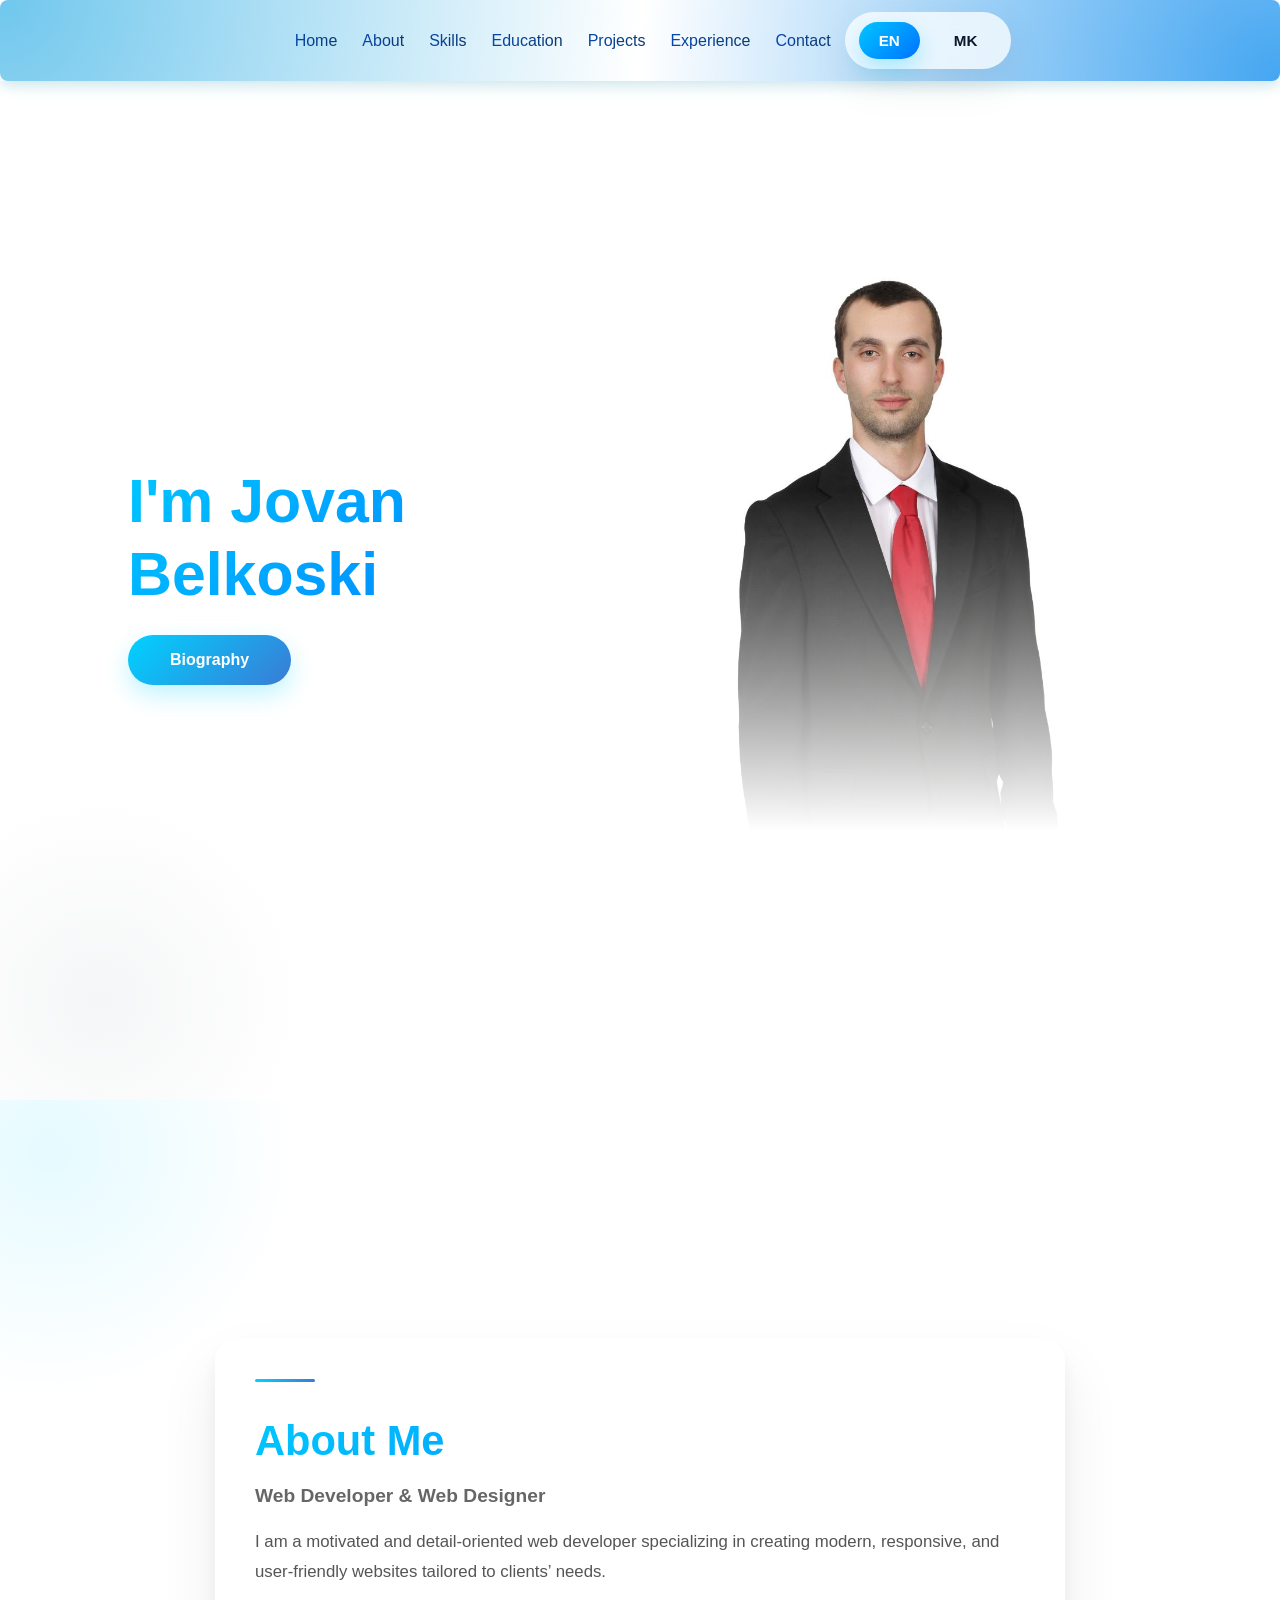
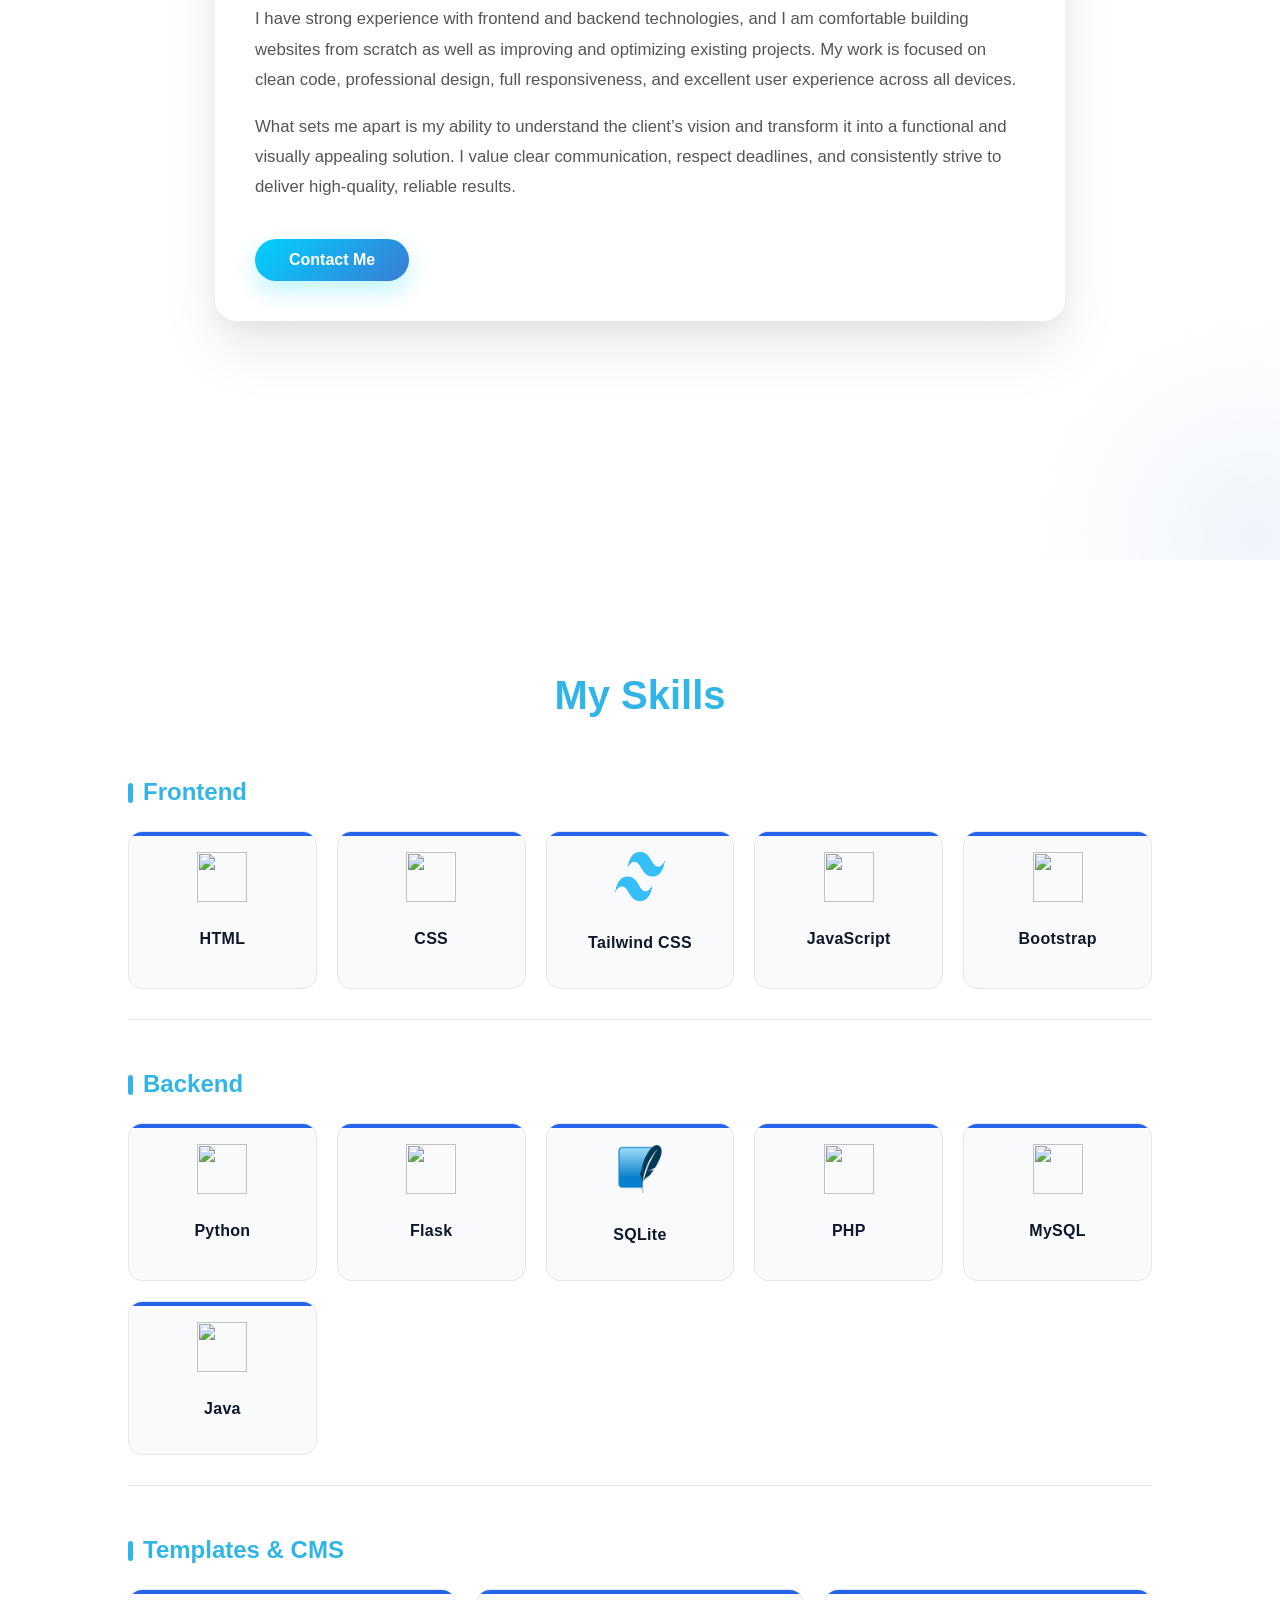
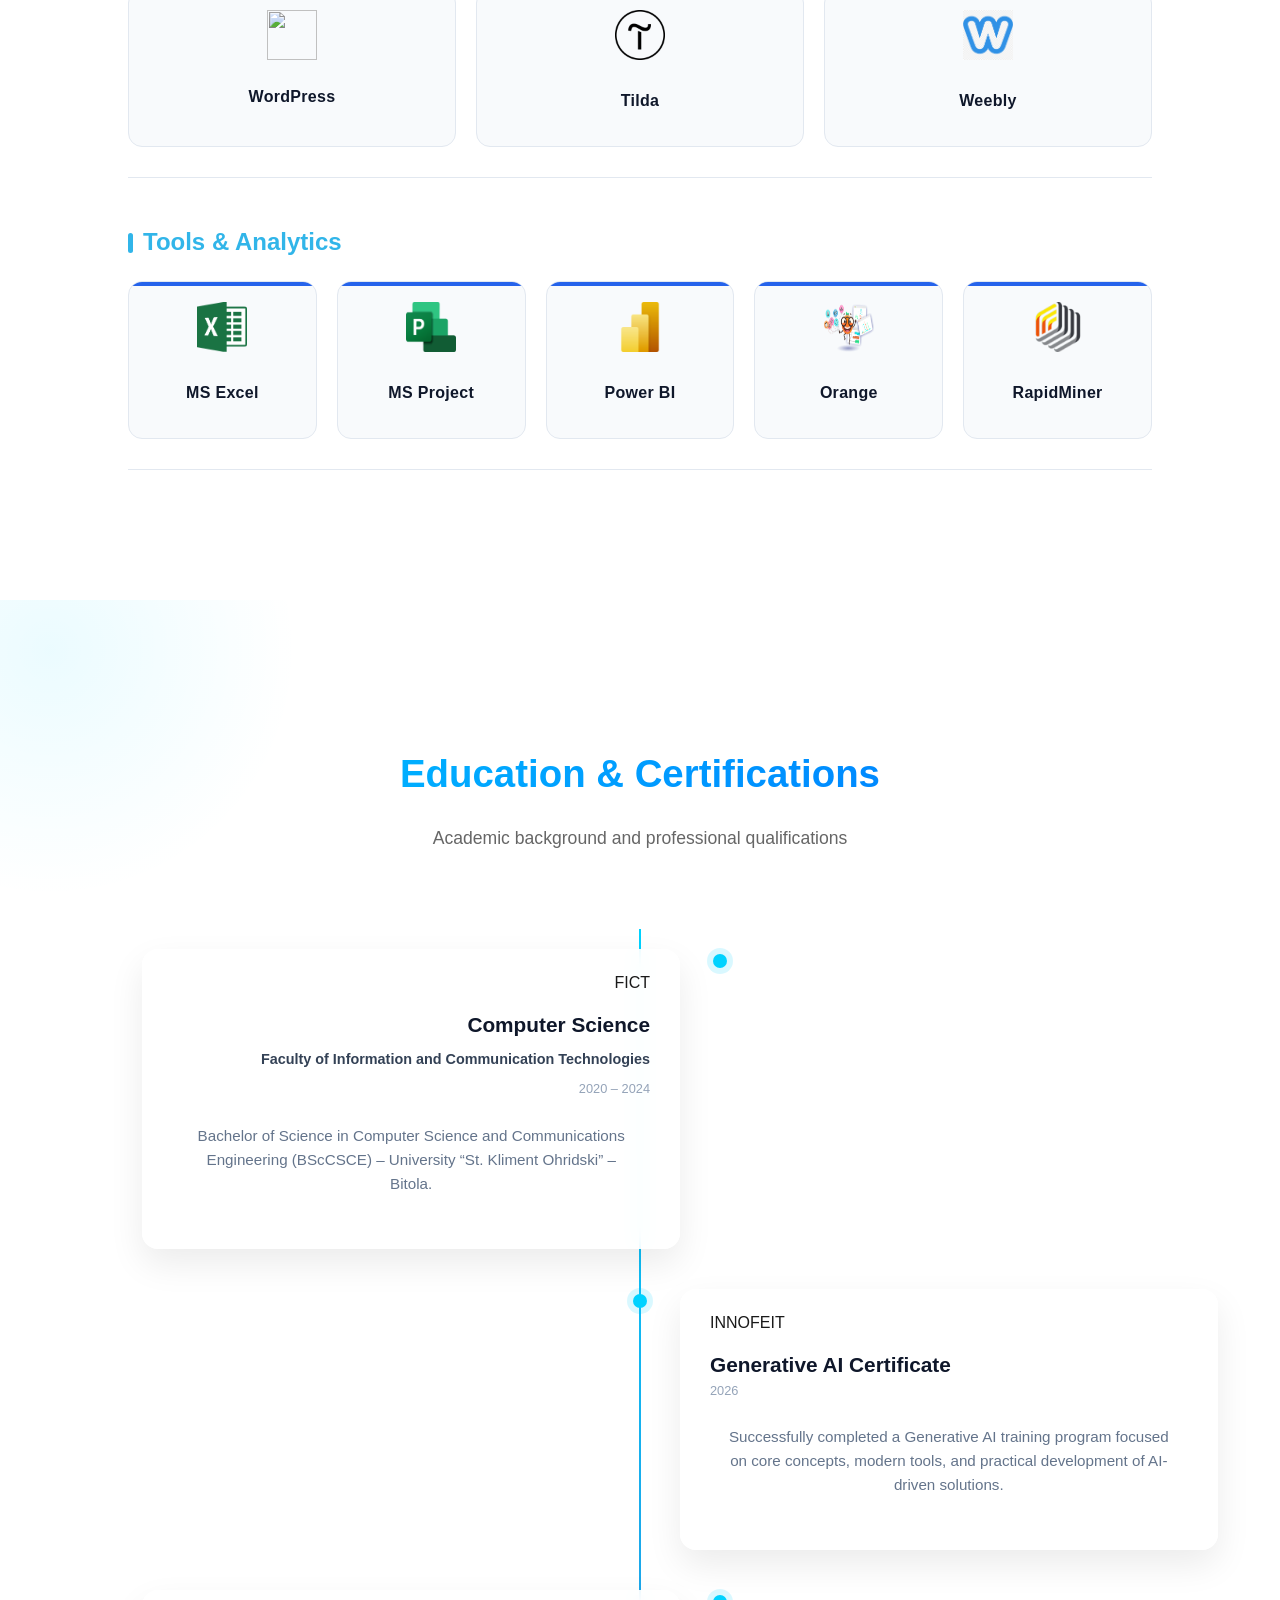
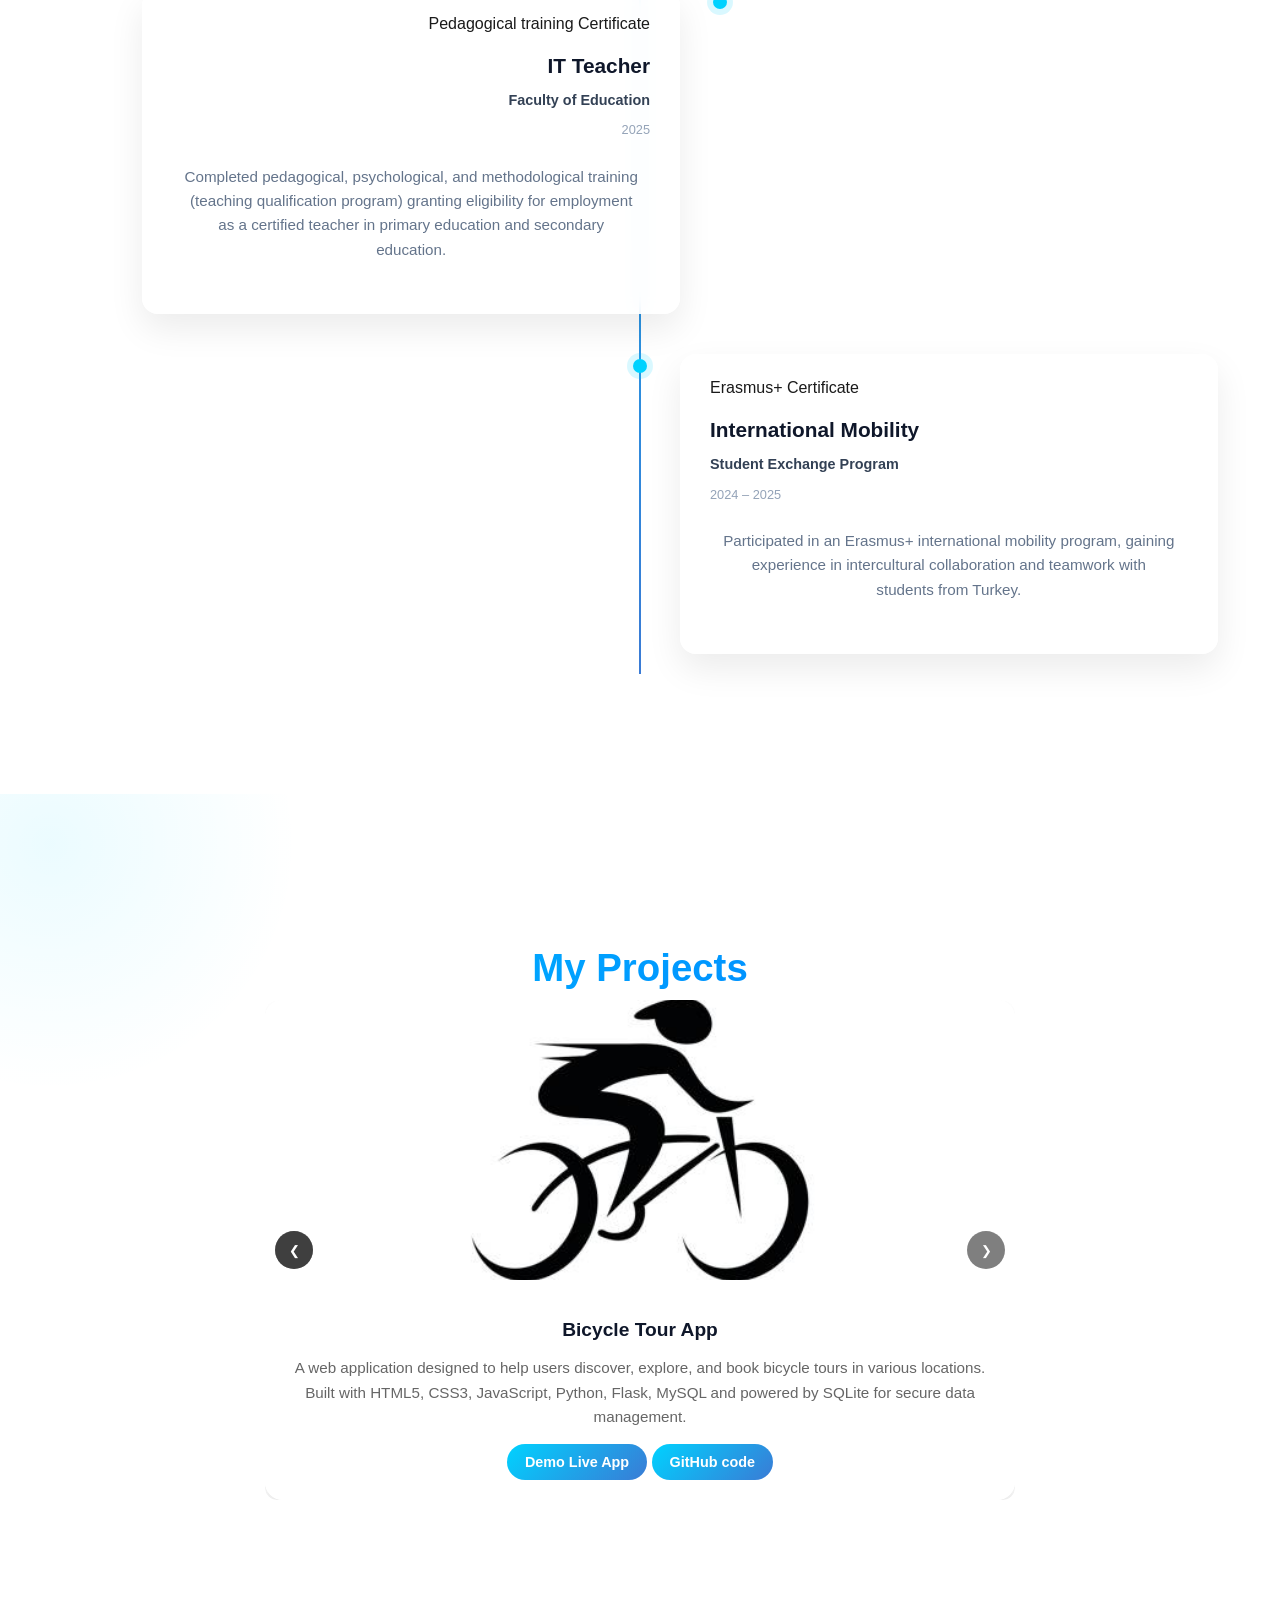
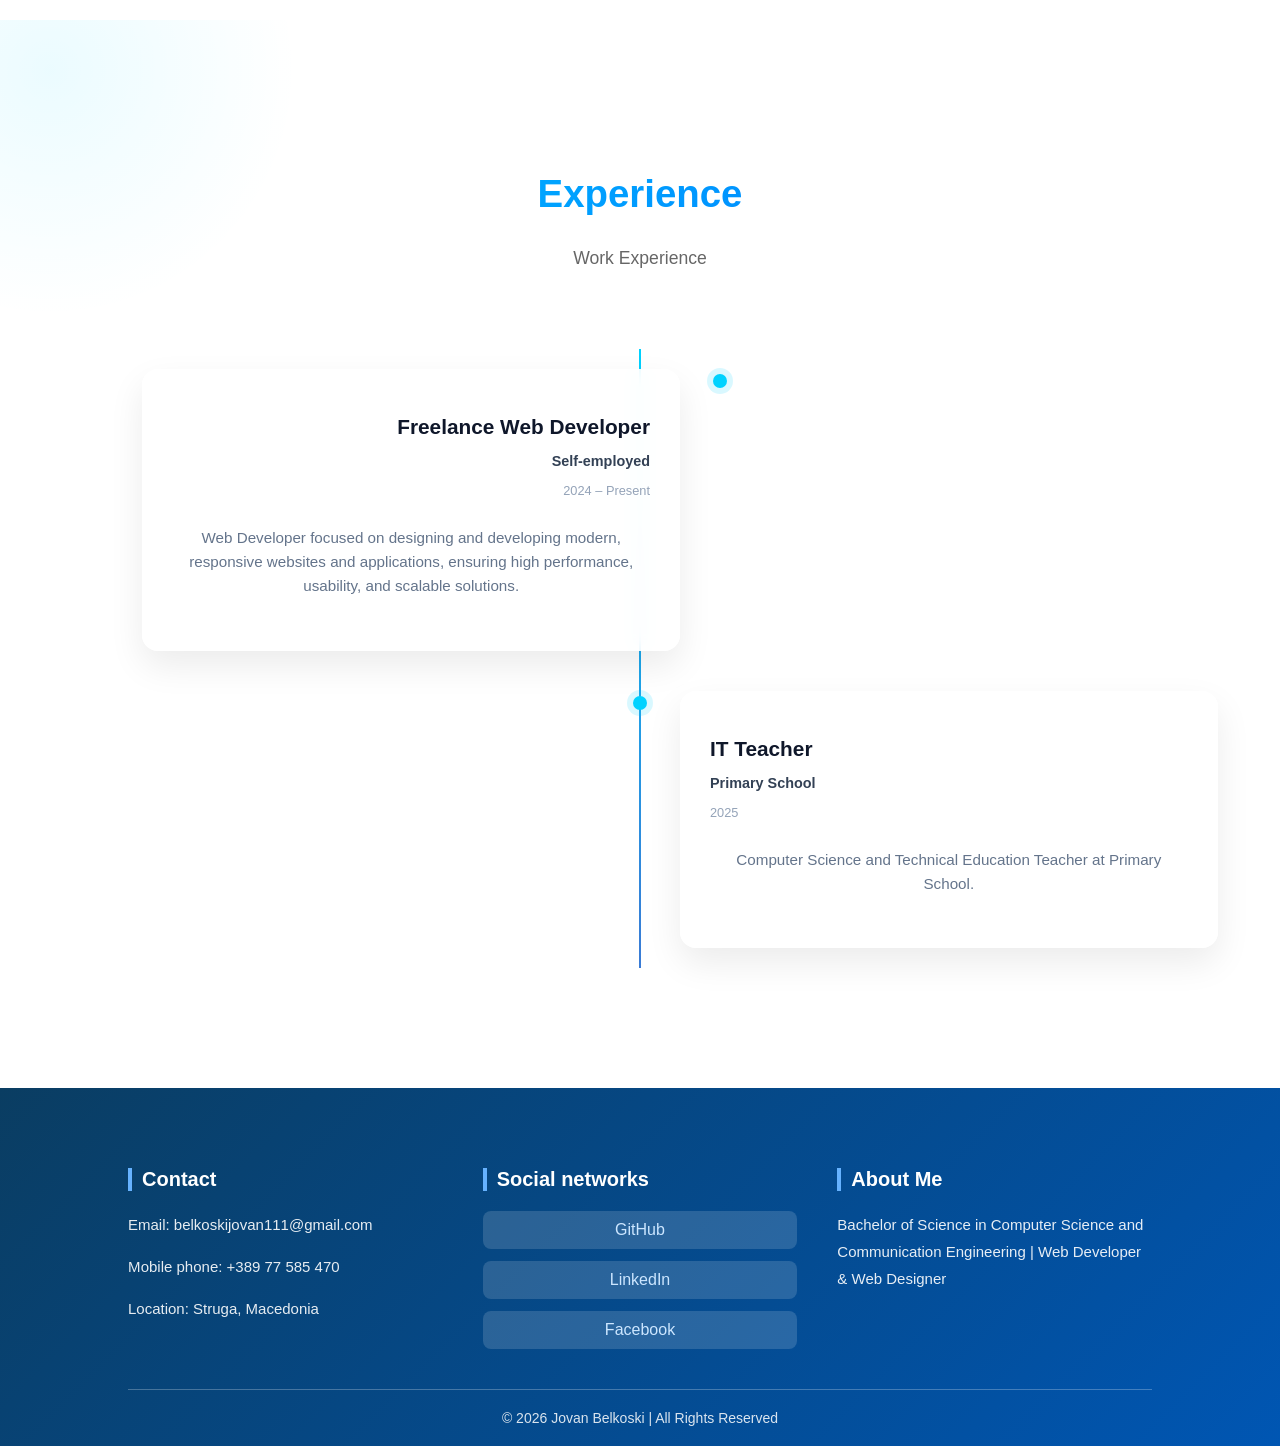
==== commit e5903d38: "Add files via upload" ====
--- a/index.html
+++ b/index.html
@@ -86,109 +86,131 @@
 <section class="skills-section" id="skills">
     <h2>My Skills</h2>
 
+    <div class="skills-container">
+        <div class="skills-group">
+            <h3>Frontend</h3>
+            <div class="skills-grid">
+
+                <div class="skill-card">
+                    <img src="https://cdn.jsdelivr.net/gh/devicons/devicon/icons/html5/html5-original.svg">
+                    <p>HTML</p>
+                </div>
+
+                <div class="skill-card">
+                    <img src="https://cdn.jsdelivr.net/gh/devicons/devicon/icons/css3/css3-original.svg">
+                    <p>CSS</p>
+                </div>
+
+                <div class="skill-card">
+                    <img src="taiwcss.png">
+                    <p>Tailwind CSS</p>
+                </div>
+
+                <div class="skill-card">
+                    <img src="https://cdn.jsdelivr.net/gh/devicons/devicon/icons/javascript/javascript-original.svg">
+                    <p>JavaScript</p>
+                </div>
+
+                <div class="skill-card">
+                    <img src="https://cdn.jsdelivr.net/gh/devicons/devicon/icons/bootstrap/bootstrap-original.svg">
+                    <p>Bootstrap</p>
+                </div>
+
+            </div>
+        </div>
+
+        <div class="skills-group">
+            <h3>Backend</h3>
+            <div class="skills-grid">
+
+                <div class="skill-card">
+                    <img src="https://cdn.jsdelivr.net/gh/devicons/devicon/icons/python/python-original.svg">
+                    <p>Python</p>
+                </div>
+
+                <div class="skill-card">
+                    <img src="https://cdn.jsdelivr.net/gh/devicons/devicon/icons/flask/flask-original.svg">
+                    <p>Flask</p>
+                </div>
+
+                <div class="skill-card">
+                    <img src="sqll.png">
+                    <p>SQLite</p>
+                </div>
+
+                <div class="skill-card">
+                    <img src="https://cdn.jsdelivr.net/gh/devicons/devicon/icons/php/php-original.svg">
+                    <p>PHP</p>
+                </div>
+
+                <div class="skill-card">
+                    <img src="https://cdn.jsdelivr.net/gh/devicons/devicon/icons/mysql/mysql-original.svg">
+                    <p>MySQL</p>
+                </div>
+
+                <div class="skill-card">
+                    <img src="https://cdn.jsdelivr.net/gh/devicons/devicon/icons/java/java-original.svg">
+                    <p>Java</p>
+                </div>
+
+            </div>
+        </div>
+
+<div class="skills-group">
+    <h3>Templates & CMS</h3>
     <div class="skills-grid">
 
-        <div class="skill-card" style="--percent:90">
-            <div class="logo-box">
-                <img src="https://cdn.jsdelivr.net/gh/devicons/devicon/icons/python/python-original.svg">
-            </div>
-            <p>Python</p>
-            <div class="skill-circle">
-                <div class="percent">90%</div>
-            </div>
-        </div>
-
-        <div class="skill-card" style="--percent:85">
-            <div class="logo-box">
-                <img src="https://cdn.jsdelivr.net/gh/devicons/devicon/icons/flask/flask-original.svg">
-            </div>
-            <p>Flask</p>
-            <div class="skill-circle">
-                <div class="percent">85%</div>
-            </div>
-        </div>
-
-        <div class="skill-card" style="--percent:95">
-            <div class="logo-box">
-                <img src="https://cdn.jsdelivr.net/gh/devicons/devicon/icons/html5/html5-original.svg">
-            </div>
-            <p>HTML</p>
-            <div class="skill-circle">
-                <div class="percent">95%</div>
-            </div>
-        </div>
-
-        <div class="skill-card" style="--percent:92">
-            <div class="logo-box">
-                <img src="https://cdn.jsdelivr.net/gh/devicons/devicon/icons/css3/css3-original.svg">
-            </div>
-            <p>CSS</p>
-            <div class="skill-circle">
-                <div class="percent">92%</div>
-            </div>
-        </div>
-
-        <div class="skill-card" style="--percent:88">
-            <div class="logo-box">
-                <img src="https://cdn.jsdelivr.net/gh/devicons/devicon/icons/javascript/javascript-original.svg">
-            </div>
-            <p>JavaScript</p>
-            <div class="skill-circle">
-                <div class="percent">88%</div>
-            </div>
-        </div>
-
-        <div class="skill-card" style="--percent:85">
-            <div class="logo-box">
-                <img src="https://cdn.jsdelivr.net/gh/devicons/devicon/icons/bootstrap/bootstrap-original.svg">
-            </div>
-            <p>Bootstrap</p>
-            <div class="skill-circle">
-                <div class="percent">85%</div>
-            </div>
-        </div>
-
-        <div class="skill-card" style="--percent:90">
-            <div class="logo-box">
-                <img src="https://cdn.jsdelivr.net/gh/devicons/devicon/icons/php/php-original.svg">
-            </div>
-            <p>PHP</p>
-            <div class="skill-circle">
-                <div class="percent">90%</div>
-            </div>
-        </div>
-
-        <div class="skill-card" style="--percent:92">
-            <div class="logo-box">
-                <img src="https://cdn.jsdelivr.net/gh/devicons/devicon/icons/mysql/mysql-original.svg">
-            </div>
-            <p>MySQL</p>
-            <div class="skill-circle">
-                <div class="percent">92%</div>
-            </div>
-        </div>
-
-        <div class="skill-card" style="--percent:75">
-            <div class="logo-box">
-                <img src="https://cdn.jsdelivr.net/gh/devicons/devicon/icons/java/java-original.svg">
-            </div>
-            <p>Java</p>
-            <div class="skill-circle">
-                <div class="percent">75%</div>
-            </div>
-        </div>
-
-        <div class="skill-card" style="--percent:70">
-            <div class="logo-box">
-                <img src="https://cdn.jsdelivr.net/gh/devicons/devicon/icons/kotlin/kotlin-original.svg">
-            </div>
-            <p>Kotlin</p>
-            <div class="skill-circle">
-                <div class="percent">70%</div>
-            </div>
-        </div>
-
-    </div>
+        <div class="skill-card">
+            <img src="https://cdn.jsdelivr.net/gh/devicons/devicon/icons/wordpress/wordpress-plain.svg">
+            <p>WordPress</p>
+        </div>
+
+        <div class="skill-card">
+            <img src="tilda.png">
+            <p>Tilda</p>
+        </div>
+
+        <div class="skill-card">
+            <img src="webly.png">
+            <p>Weebly</p>
+        </div>
+
+    </div>
+</div>
+
+<div class="skills-group">
+    <h3>Tools & Analytics</h3>
+    <div class="skills-grid">
+
+        <div class="skill-card">
+            <img src="excel.png">
+            <p>MS Excel</p>
+        </div>
+
+        <div class="skill-card">
+            <img src="project.png">
+            <p>MS Project</p>
+        </div>
+
+        <div class="skill-card">
+            <img src="power.png">
+            <p>Power BI</p>
+        </div>
+
+        <div class="skill-card">
+            <img src="orangee.png">
+            <p>Orange</p>
+        </div>
+
+        <div class="skill-card">
+            <img src="rapid.png">
+            <p>RapidMiner</p>
+        </div>
+
+    </div>
+</div>
+
+</div>
 </section>
 
 <!-- Секција Education -->
@@ -208,43 +230,42 @@
                     <p class="institucija">Faculty of Information and Communication Technologies</p>
                     <p class="period">2020 – 2024</p>
                     <p class="opis">
-                        Bachelor of Science in Computer Science and Communication Engineering.
+                        Bachelor of Science in Computer Science and Communications Engineering (BScCSCE) – University “St. Kliment Ohridski” – Bitola.
                     </p>
                 </div>
             </div>
 
             <div class="timeline-item">
                 <div class="timeline-card">
-                    <span class="education-tip">GenAI Certificate</span>
-                    <h3>Generative AI</h3>
-                    <p class="institucija">AI Training Program</p>
+                    <span class="education-tip">INNOFEIT</span>
+                    <h3>Generative AI Certificate</h3>
                     <p class="period">2026</p>
                     <p class="opis">
-                        Completed a Generative AI training program covering key concepts and tools. Built practical skills in AI-based solutions.
+                        Successfully completed a Generative AI training program focused on core concepts, modern tools, and practical development of AI-driven solutions.
                     </p>
                 </div>
             </div>
 
             <div class="timeline-item">
                 <div class="timeline-card">
-                    <span class="education-tip">Certificate</span>
+                    <span class="education-tip">Pedagogical training Certificate</span>
                     <h3>IT Teacher</h3>
                     <p class="institucija">Faculty of Education</p>
                     <p class="period">2025</p>
                     <p class="opis">
-                        Professional qualification for working as an IT teacher.
+                        Completed pedagogical, psychological, and methodological training (teaching qualification program) granting eligibility for employment as a certified teacher in primary education and secondary education.
                     </p>
                 </div>
             </div>
 
             <div class="timeline-item">
                 <div class="timeline-card">
-                    <span class="education-tip">Erasmus+</span>
+                    <span class="education-tip">Erasmus+ Certificate</span>
                     <h3>International Mobility</h3>
                     <p class="institucija">Student Exchange Program</p>
                     <p class="period">2024 – 2025</p>
                     <p class="opis">
-                        Participation in an international Erasmus+ mobility program with students from Turkey.
+                        Participated in an Erasmus+ international mobility program, gaining experience in intercultural collaboration and teamwork with students from Turkey.
                     </p>
                 </div>
             </div>
@@ -324,7 +345,7 @@
                     <p class="institucija">Self-employed</p>
                     <p class="period">2024 – Present</p>
                     <p class="opis">
-                        Designing and developing modern responsive websites and applications.
+                        Web Developer focused on designing and developing modern, responsive websites and applications, ensuring high performance, usability, and scalable solutions.
                     </p>
                 </div>
             </div>
@@ -332,10 +353,10 @@
             <div class="timeline-item">
                 <div class="timeline-card">
                     <h3>IT Teacher</h3>
-                    <p class="institucija">Education Sector</p>
+                    <p class="institucija">Primary School</p>
                     <p class="period">2025</p>
                     <p class="opis">
-                        Teaching computer science and technical education to students.
+                        Computer Science and Technical Education Teacher at Primary School.
                     </p>
                 </div>
             </div>
--- a/stil.css
+++ b/stil.css
@@ -1254,115 +1254,161 @@
         font-size: 0.75rem;
     }
 }
-
-/*css za skills*/
+/*Sekcija Skills*/
 .skills-section {
-    padding: 120px 10%;
-    background: #ffffff;
-    font-family: 'Poppins', sans-serif;
+    padding: 80px 10%;
+    background: #fff;
+    color: #1e293b;
+}
+
+.skills-section h2 {
+    font-size: 40px;
+    margin-bottom: 60px;
     text-align: center;
-}
-
-/*naslov*/
-.skills-section h2 {
-    font-size: 2.6rem;
-    margin-bottom: 60px;
-
-    background: linear-gradient(135deg, #00c6ff, #0072ff);
-    -webkit-background-clip: text;
-    -webkit-text-fill-color: transparent;
-}
+    color: #31b5e9;
+    font-weight: 700;
+}
+
+.skills-group {
+    margin-bottom: 50px;
+    position: relative;
+}
+
+/*linija pod naslov*/
+.skills-group h3 {
+    font-size: 24px;
+    margin-bottom: 25px;
+    color: #31b5e9;
+    font-weight: 600;
+    position: relative;
+    padding-left: 15px;
+}
+
+/*linija koja gi odvojuva grupite*/
+.skills-group h3::before {
+    content: "";
+    position: absolute;
+    left: 0;
+    top: 5px;
+    width: 5px;
+    height: 20px;
+    background: #31b5e9;
+    border-radius: 3px;
+}
+
+.skills-group::after {
+    content: "";
+    display: block;
+    height: 1px;
+    background: #e2e8f0;
+    margin-top: 30px;
+}
+
+/*grid*/
 .skills-grid {
     display: grid;
-    grid-template-columns: repeat(auto-fit, minmax(180px, 1fr));
-    gap: 35px;
+    grid-template-columns: repeat(auto-fit, minmax(160px, 1fr));
+    gap: 20px;
 }
 
 /*karticki*/
 .skill-card {
-    background: rgba(255,255,255,0.7);
-    backdrop-filter: blur(12px);
-    padding: 25px;
-    border-radius: 18px;
-
-    box-shadow: 0 20px 40px rgba(0,0,0,0.08);
-
-    display: flex;
-    flex-direction: column;
-    align-items: center;
-    gap: 12px;
-
-    transition: 0.3s ease;
-}
-
+    background: #f8fafc;
+    border-radius: 14px;
+    padding: 20px;
+    text-align: center;
+    border: 1px solid #e2e8f0;
+    transition: all 0.3s ease;
+    position: relative;
+    overflow: hidden;
+}
+
+.skill-card::before {
+    content: "";
+    position: absolute;
+    top: 0;
+    left: 0;
+    height: 4px;
+    width: 100%;
+    background: #2563eb;
+    transition: 0.3s;
+}
+
+/*hover*/
 .skill-card:hover {
     transform: translateY(-6px);
+    box-shadow: 0 10px 25px rgba(0,0,0,0.08);
 }
 
 /*ikoni*/
-.logo-box img {
-    width: 55px;
-    height: 55px;
-}
-
-/*paragraf vo kartickite*/
+.skill-card img {
+    width: 50px;
+    height: 50px;
+    margin-bottom: 12px;
+}
+
+/*naslov*/
 .skill-card p {
+    font-size: 16px;
     font-weight: 600;
-    color: #333;
-}
-
-.skill-circle {
-    width: 90px;
-    height: 90px;
-    border-radius: 50%;
-    position: relative;
-
-    display: flex;
-    align-items: center;
-    justify-content: center;
-
-    background: conic-gradient(
-        #00c6ff 0deg,
-        #e6e6e6 0deg
-    );
-}
-
-/*krugovi za procent*/
-.skill-circle::before {
-    content: "";
-    position: absolute;
-    width: 72px;
-    height: 72px;
-    background: #fff;
-    border-radius: 50%;
-}
-
-/*procent*/
-.percent {
-    position: relative;
-    font-weight: 700;
-    font-size: 0.95rem;
     color: #0f172a;
-}
-
-/*tekst za procentot*/
-.percent {
-    position: relative;
-    font-weight: 700;
-    font-size: 0.95rem;
-    color: #0f172a;
-}
-
-/*responzivnost*/
-@media (max-width: 768px) {
+    letter-spacing: 0.3px;
+}
+
+/*frontend*/
+.skill-card.html::before { background: #e34c26; }
+.skill-card.css::before { background: #264de4; }
+.skill-card.js::before { background: #f7df1e; }
+
+/*backend*/
+.skill-card.python::before { background: #3776ab; }
+.skill-card.flask::before { background: #000000; }
+.skill-card.php::before { background: #777bb4; }
+.skill-card.mysql::before { background: #00758f; }
+.skill-card.java::before { background: #f89820; }
+.skill-card.kotlin::before { background: #7f52ff; }
+
+/*templejti*/
+.skill-card.wordpress::before { background: #21759b; }
+.skill-card.tilda::before { background: #000000; }
+.skill-card.weebly::before { background: #3b82f6; }
+
+/*tools*/
+.skill-card.excel::before { background: #217346; }
+.skill-card.project::before { background: #2563eb; }
+.skill-card.powerbi::before { background: #f2c811; }
+.skill-card.orange::before { background: #f97316; }
+.skill-card.rapidminer::before { background: #ef4444; }
+
+/*mobilna responzivnost*/
+@media (max-width: 576px) {
+
+    .skills-section {
+        padding: 50px 20px;
+    }
+
+    .skills-section h2 {
+        font-size: 28px;
+    }
+
+    .skills-group h3 {
+        font-size: 20px;
+    }
+
+    .skills-grid {
+        grid-template-columns: 1fr;
+    }
+}
+
+/*responzivnost za tableti*/
+@media (min-width: 577px) and (max-width: 992px) {
+
+    .skills-section {
+        padding: 60px 40px;
+    }
+
     .skills-grid {
         grid-template-columns: repeat(2, 1fr);
-    }
-}
-
-@media (max-width: 480px) {
-    .skills-grid {
-        grid-template-columns: 1fr;
     }
 }
 
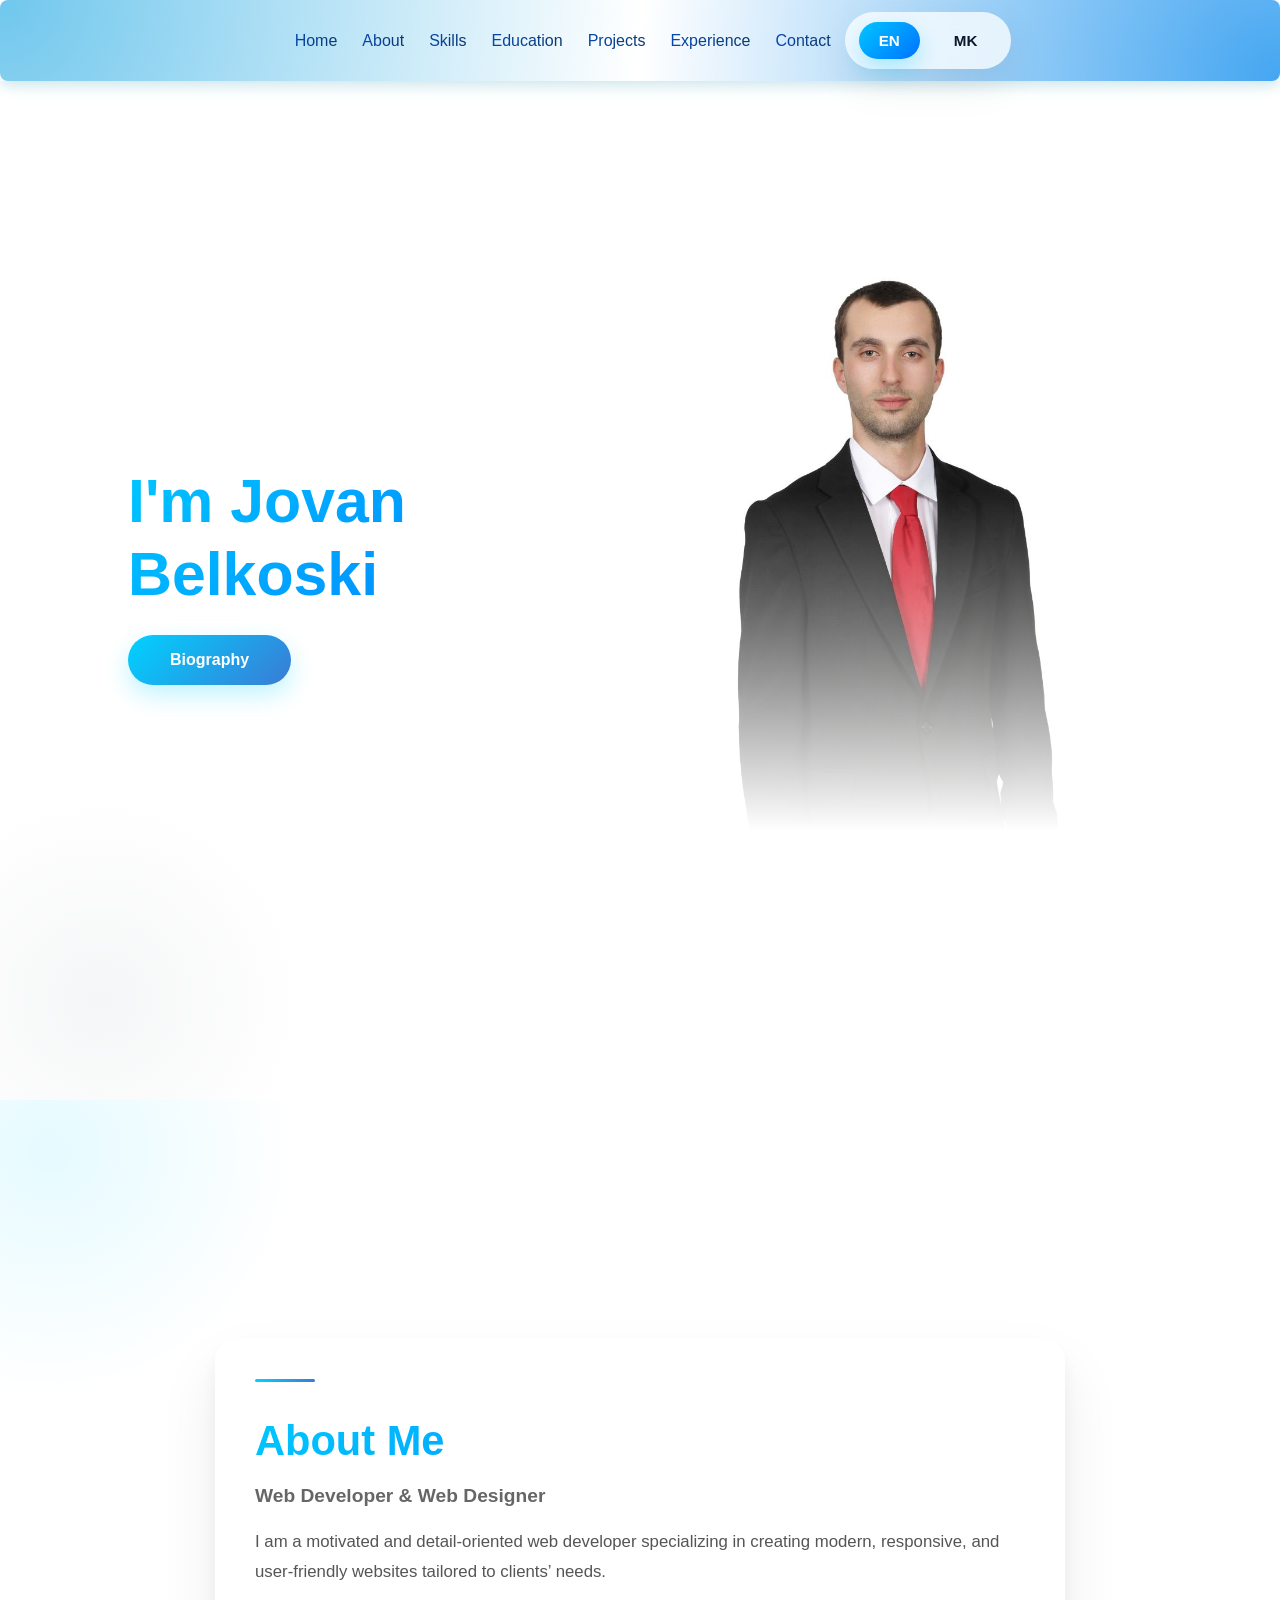
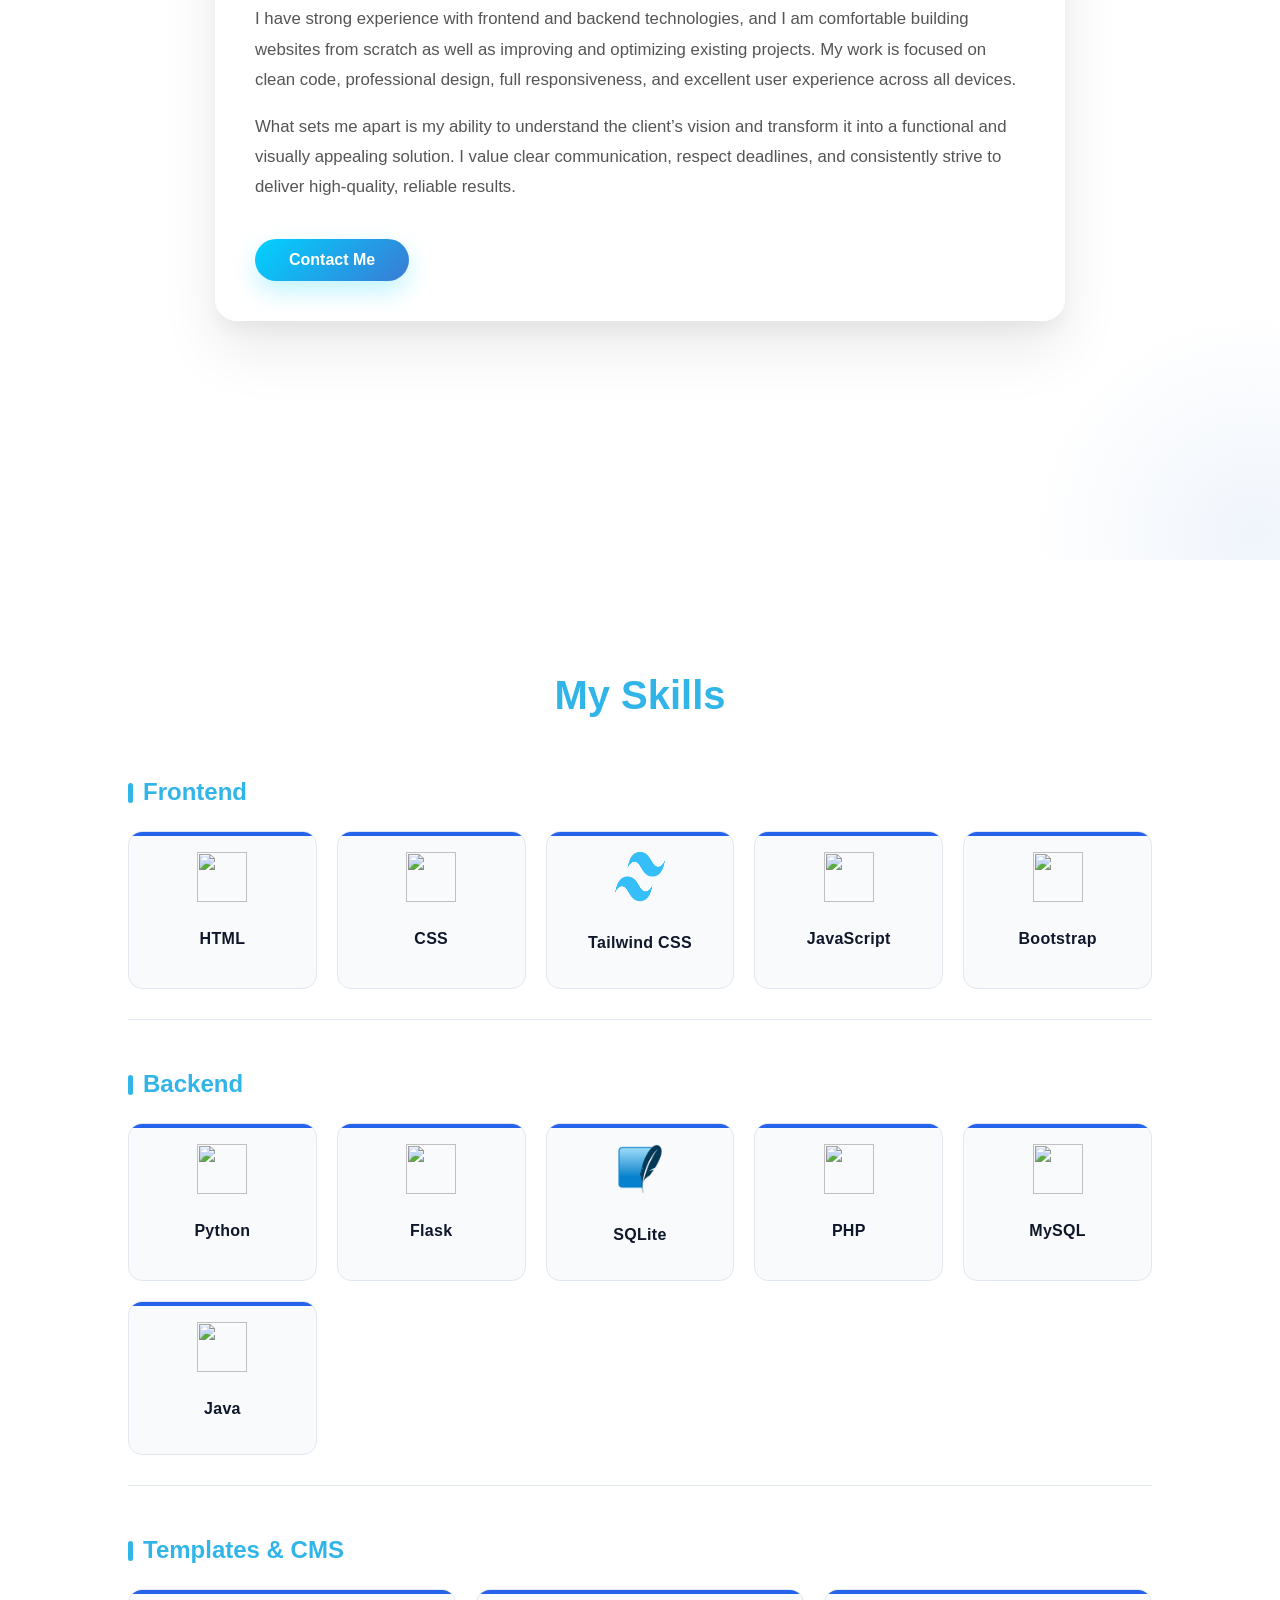
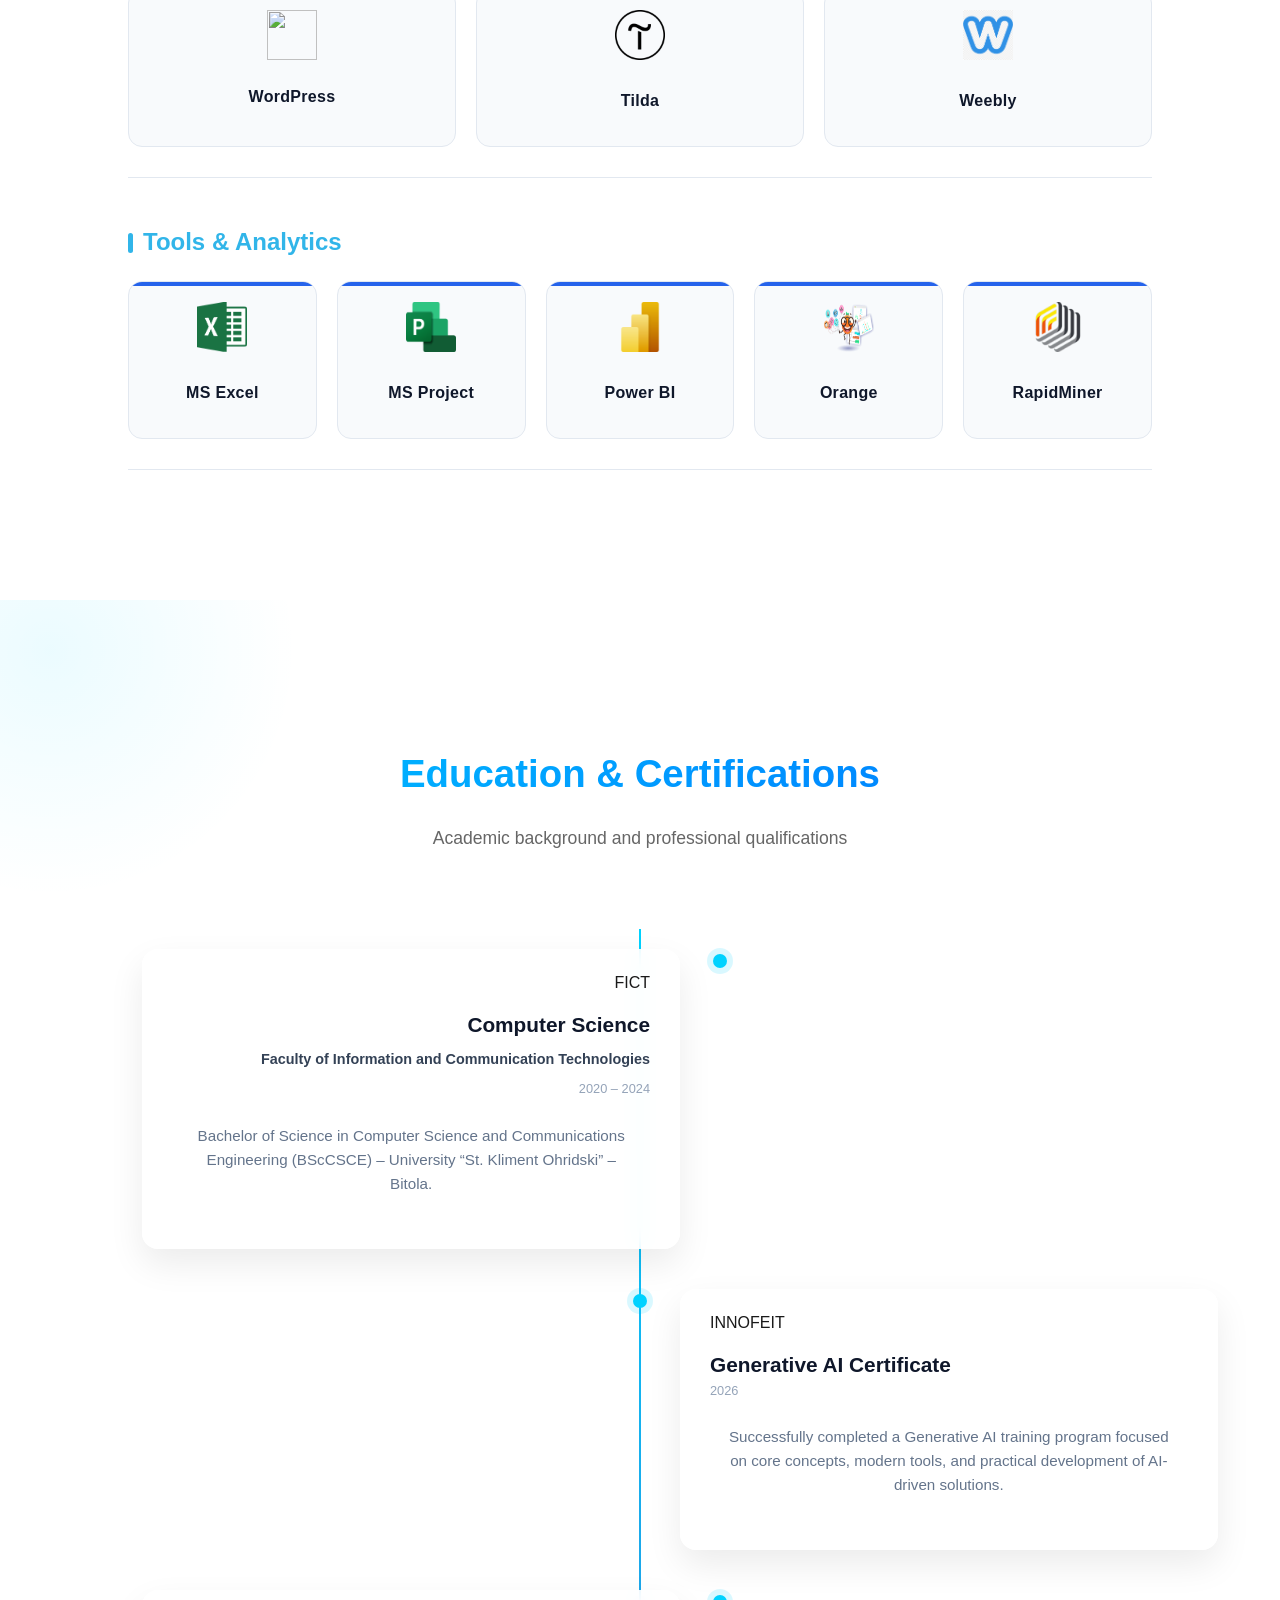
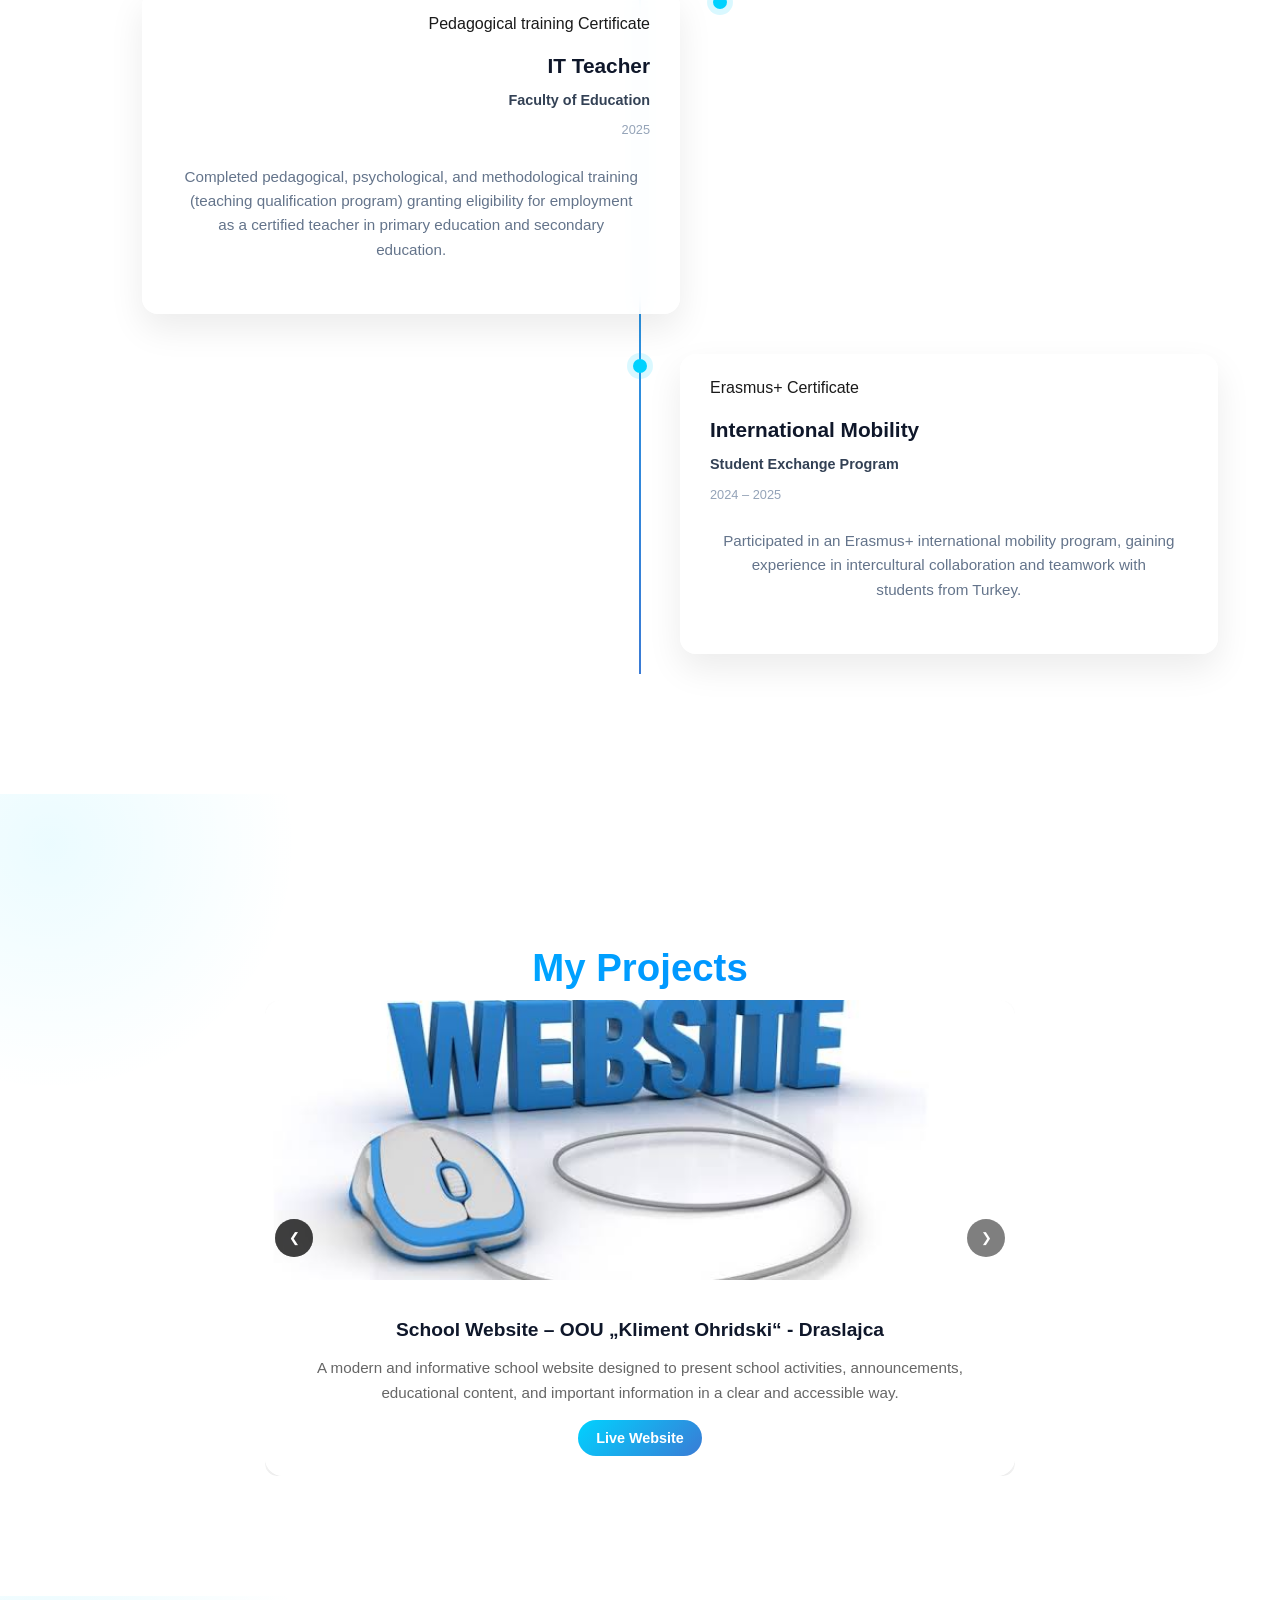
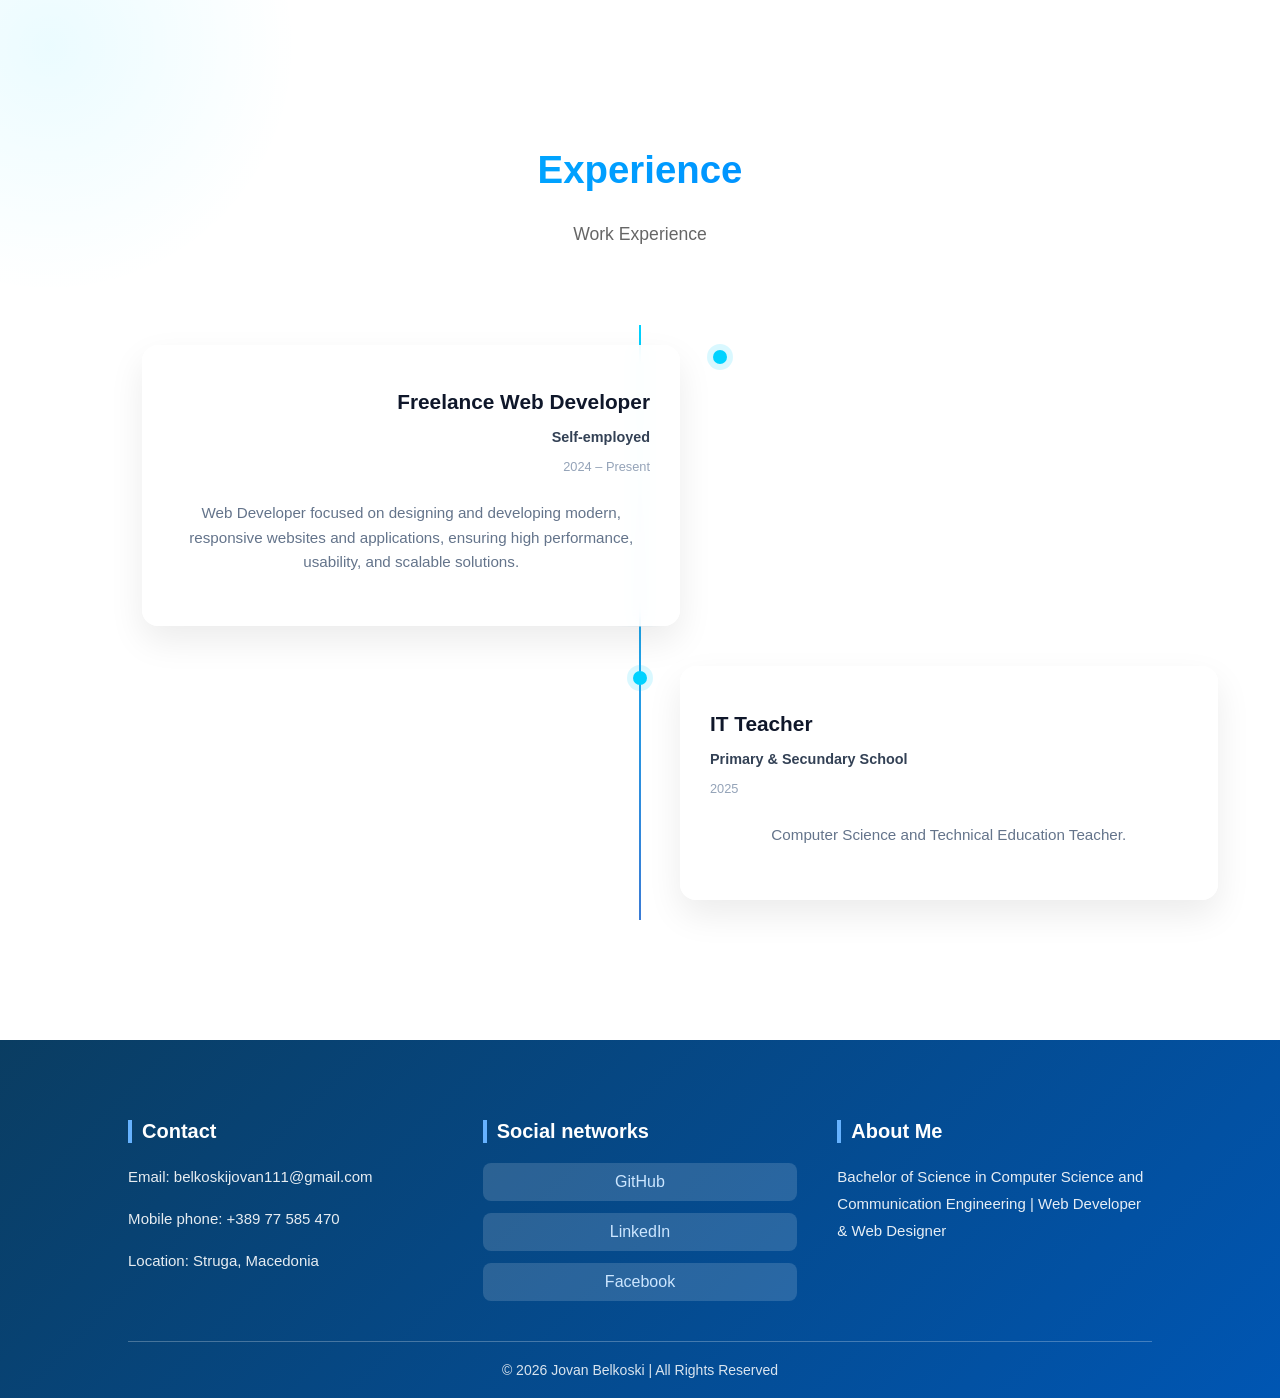
==== commit fd67d5dd: "Add files via upload" ====
--- a/index.html
+++ b/index.html
@@ -288,6 +288,15 @@
     <div class="projekti-kontejner">
 
         <div class="projekti-karticka">
+            <img src="vebb.jpeg" alt="Projekt 1">
+            <div class="overlay">
+                <h3>School Website – OOU „Kliment Ohridski“ - Draslajca</h3>
+                <p>A modern and informative school website designed to present school activities, announcements, educational content, and important information in a clear and accessible way.</p>
+                <a href="https://ouklimentdraslajca.edu.mk/" target="_blank">Live Website</a>
+            </div>
+        </div>
+
+        <div class="projekti-karticka">
             <img src="proekt1.jpg" alt="Projekt 1">
             <div class="overlay">
                 <h3>Bicycle Tour App</h3>
@@ -353,10 +362,10 @@
             <div class="timeline-item">
                 <div class="timeline-card">
                     <h3>IT Teacher</h3>
-                    <p class="institucija">Primary School</p>
+                    <p class="institucija">Primary & Secundary School</p>
                     <p class="period">2025</p>
                     <p class="opis">
-                        Computer Science and Technical Education Teacher at Primary School.
+                        Computer Science and Technical Education Teacher.
                     </p>
                 </div>
             </div>
--- a/stil.css
+++ b/stil.css
@@ -407,10 +407,15 @@
     padding: 80px 10%;
 }
 
-/*efekt*/
-.about-me::before {
+/* efekt */
+.about-me::before,
+.about-me::after {
     content: "";
     position: absolute;
+    pointer-events: none; 
+}
+
+.about-me::before {
     width: 500px;
     height: 500px;
     background: radial-gradient(circle, rgba(0, 210, 255, 0.10), transparent 70%);
@@ -419,8 +424,6 @@
 }
 
 .about-me::after {
-    content: "";
-    position: absolute;
     width: 450px;
     height: 450px;
     background: radial-gradient(circle, rgba(58, 123, 213, 0.08), transparent 70%);
@@ -428,7 +431,7 @@
     right: -200px;
 }
 
-/* ----------kontejner---------- */
+/* ---------- konteјner ---------- */
 .about-container {
     max-width: 850px;
     width: 100%;
@@ -438,7 +441,7 @@
     justify-content: center;
 }
 
-/* ----------tekst vo karticka---------- */
+/* ---------- tekst vo karticka ---------- */
 .about-text {
     width: 100%;
     padding: 40px;
@@ -453,9 +456,12 @@
         0 10px 20px rgba(0,0,0,0.05);
 
     text-align: left;
-}
-
-/*plava linija nad tekstot*/
+
+    position: relative;
+    z-index: 2; 
+}
+
+/* plava linija nad tekstot */
 .about-text::before {
     content: "";
     width: 60px;
@@ -464,9 +470,11 @@
     margin-bottom: 20px;
     border-radius: 3px;
     background: linear-gradient(90deg, #00d2ff, #3a7bd5);
-}
-
-/*naslov*/
+
+    pointer-events: none; 
+}
+
+/* naslov */
 .about-text h2 {
     font-size: clamp(1.8rem, 4vw, 2.6rem);
     font-weight: 800;
@@ -479,14 +487,14 @@
     margin-bottom: 10px;
 }
 
-/*podnaslov*/
+/* podnaslov */
 .about-text h3 {
     font-size: clamp(1rem, 2vw, 1.2rem);
     color: #666;
     margin-bottom: 20px;
 }
 
-/*tekst*/
+/* tekst */
 .about-text p {
     font-size: clamp(0.95rem, 1.5vw, 1.05rem);
     line-height: 1.8;
@@ -494,7 +502,7 @@
     margin-bottom: 12px;
 }
 
-/*kopce*/
+/* kopce */
 .about-btn {
     display: inline-block;
     margin-top: 20px;
@@ -510,13 +518,16 @@
     box-shadow: 0 10px 25px rgba(0,210,255,0.25);
 
     transition: all 0.35s ease;
+
+    position: relative;
+    z-index: 3; 
 }
 
 .about-btn:hover {
     transform: translateY(-4px);
 }
 
-/*Responziven dizajn za tablet*/
+/* Responziven dizajn za tablet */
 @media (max-width: 992px) {
     .about-me {
         padding: 100px 6%;
@@ -527,7 +538,7 @@
     }
 }
 
-/*responziven dizajn za mobilen*/
+/* responziven dizajn za mobilen */
 @media (max-width: 600px) {
     .about-me {
         min-height: auto;    
@@ -1388,6 +1399,7 @@
     }
 
     .skills-section h2 {
+        padding-top: 25px;
         font-size: 28px;
     }
 
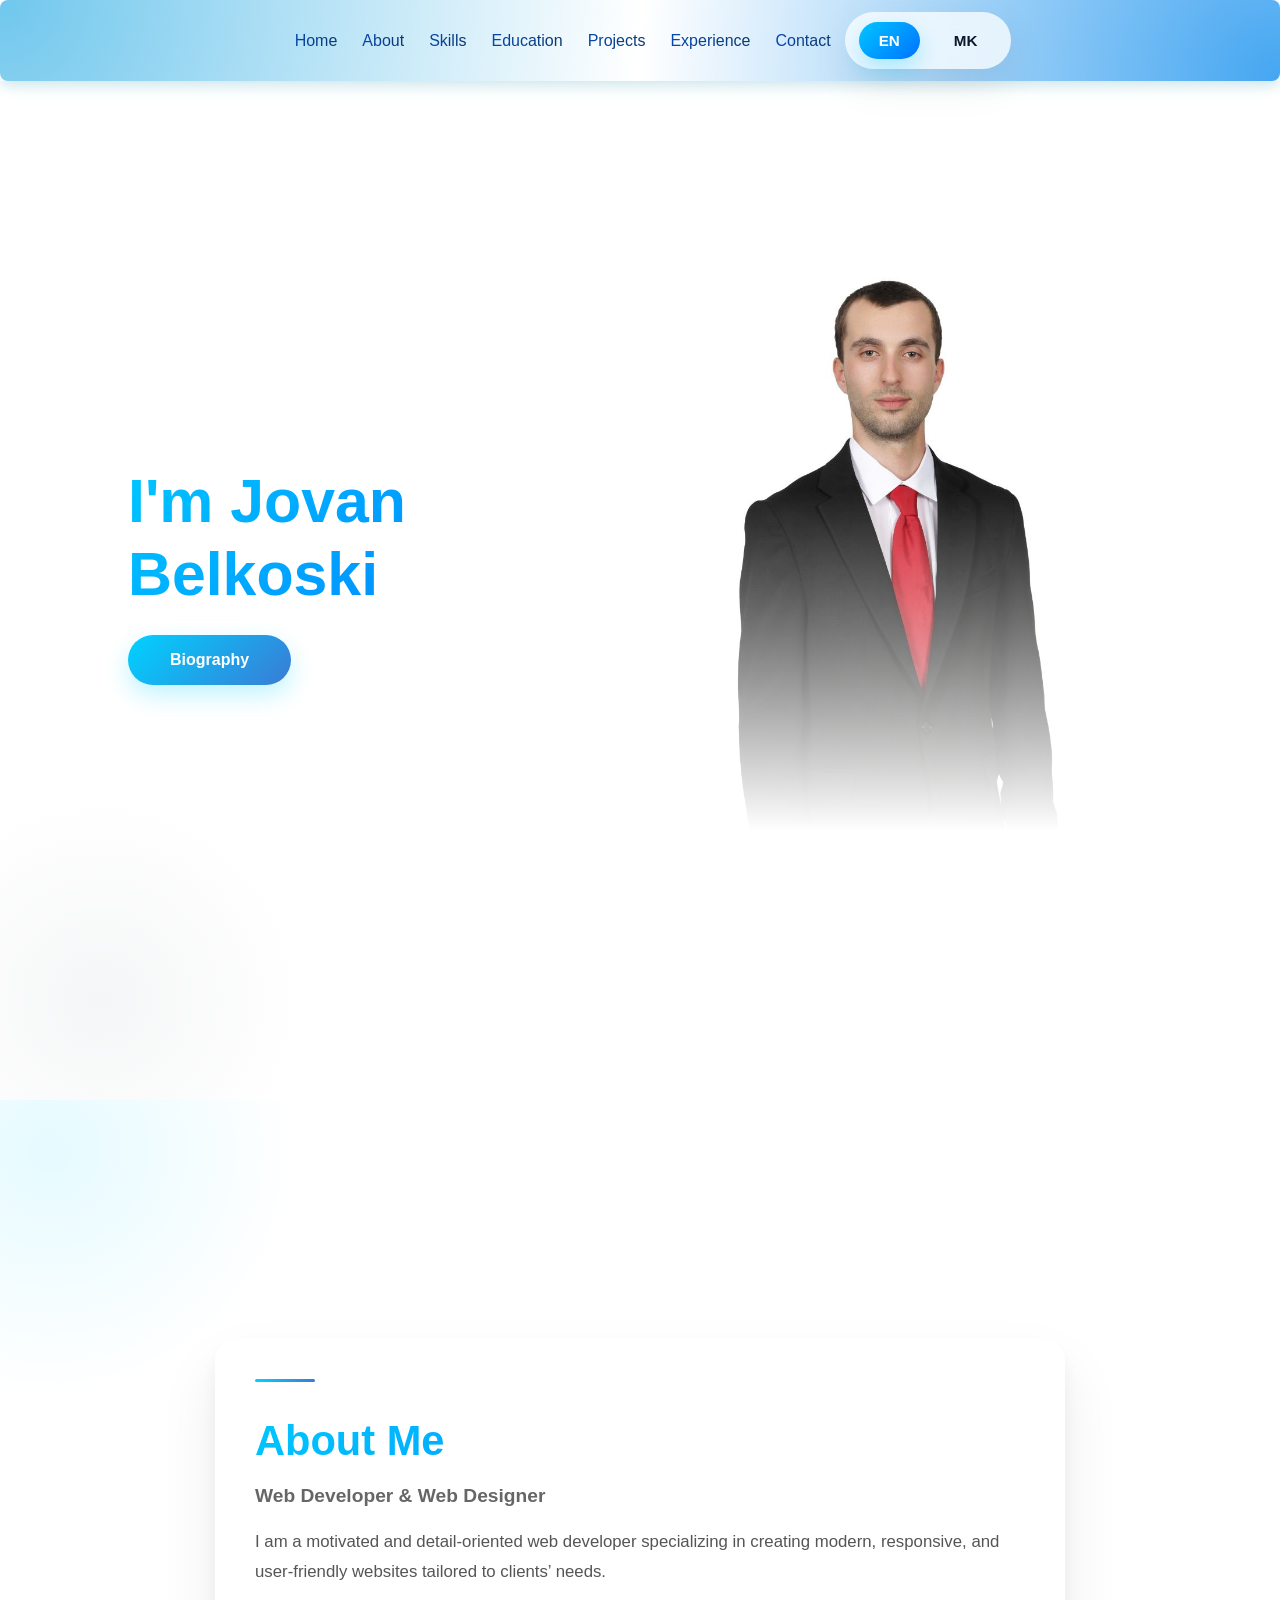
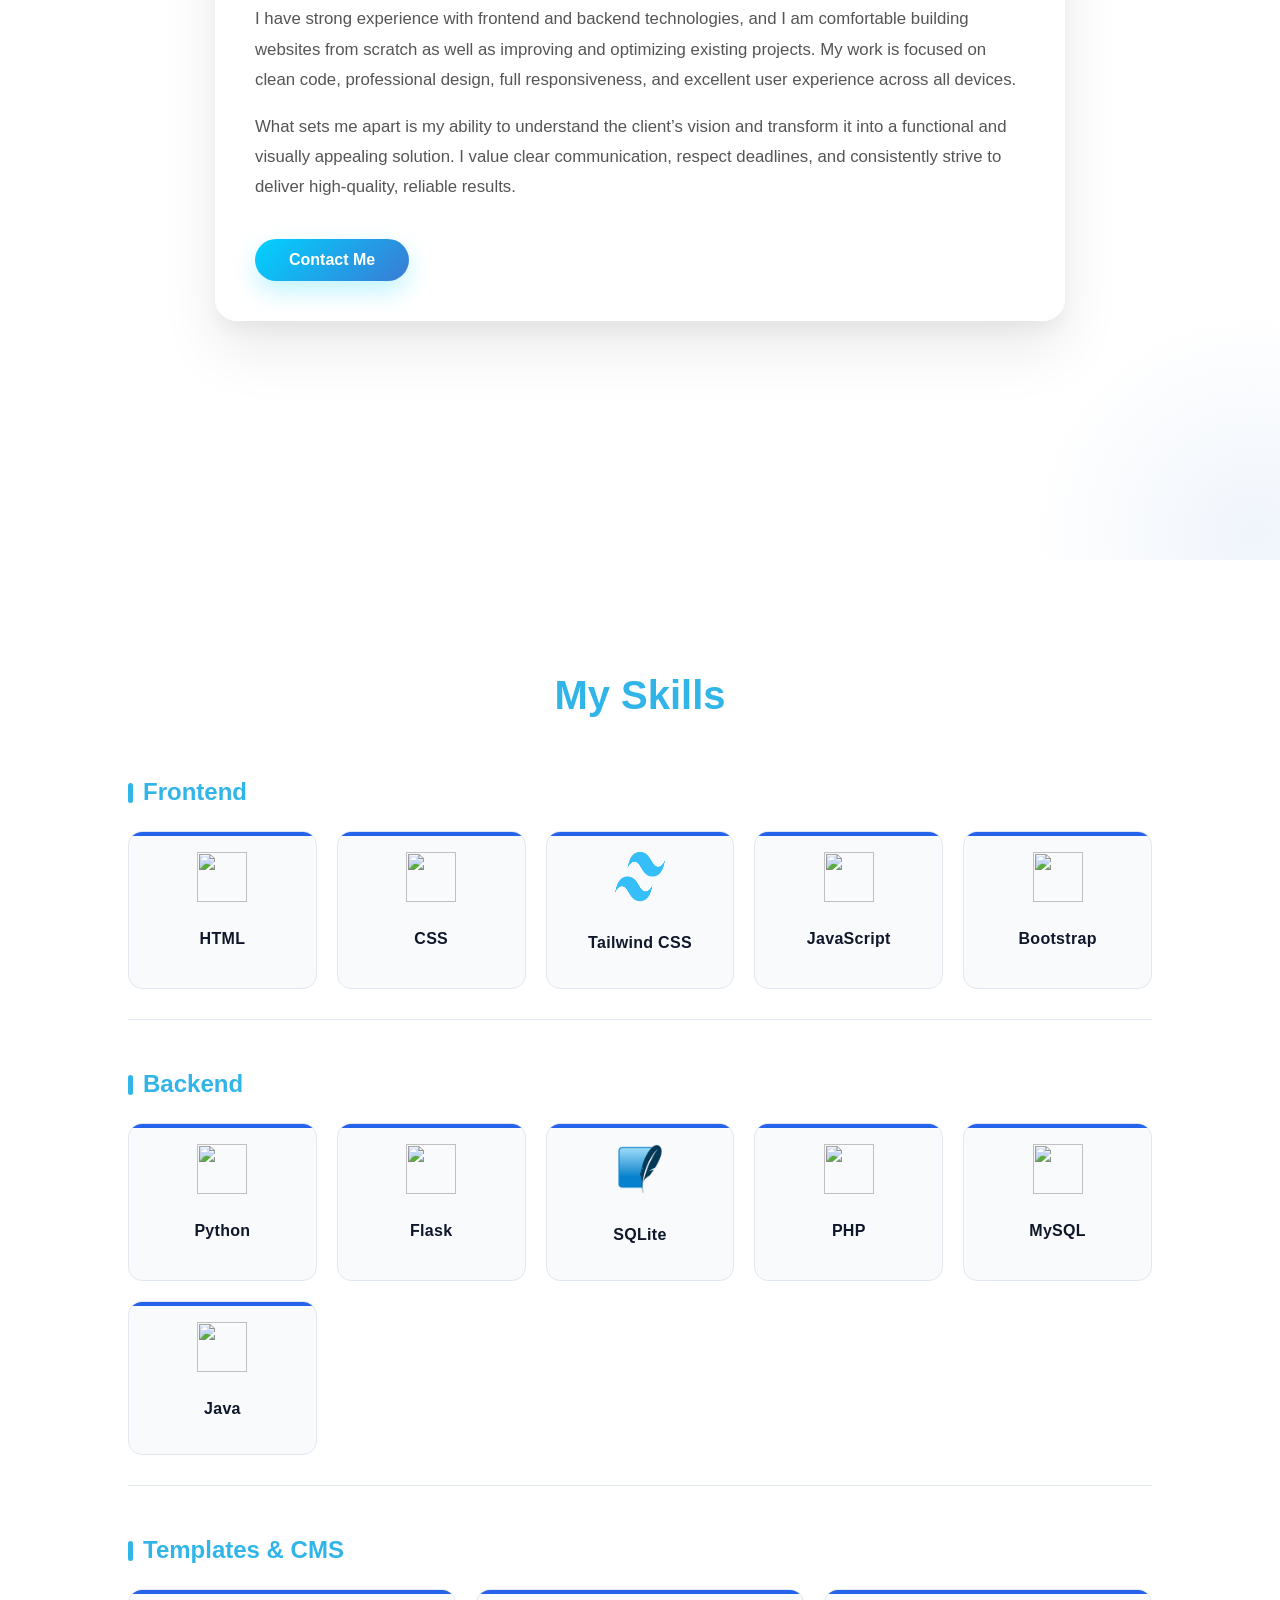
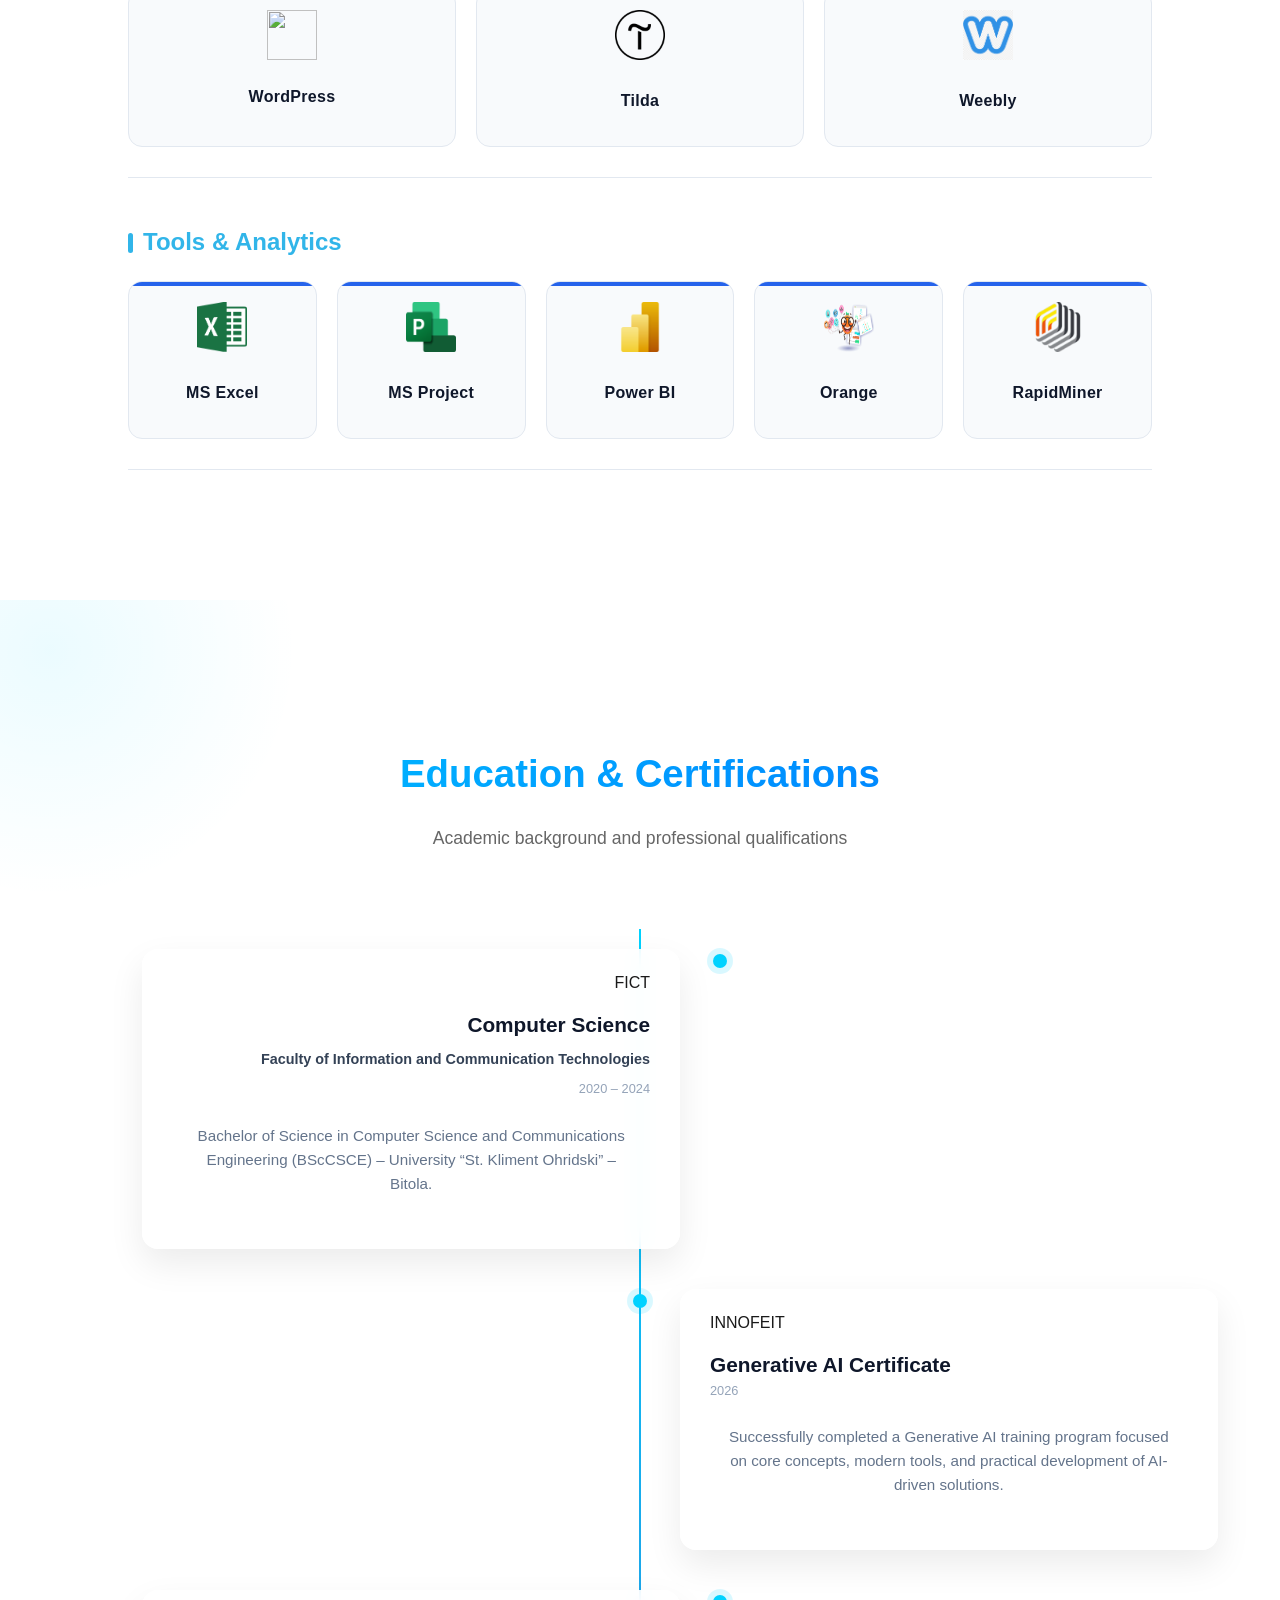
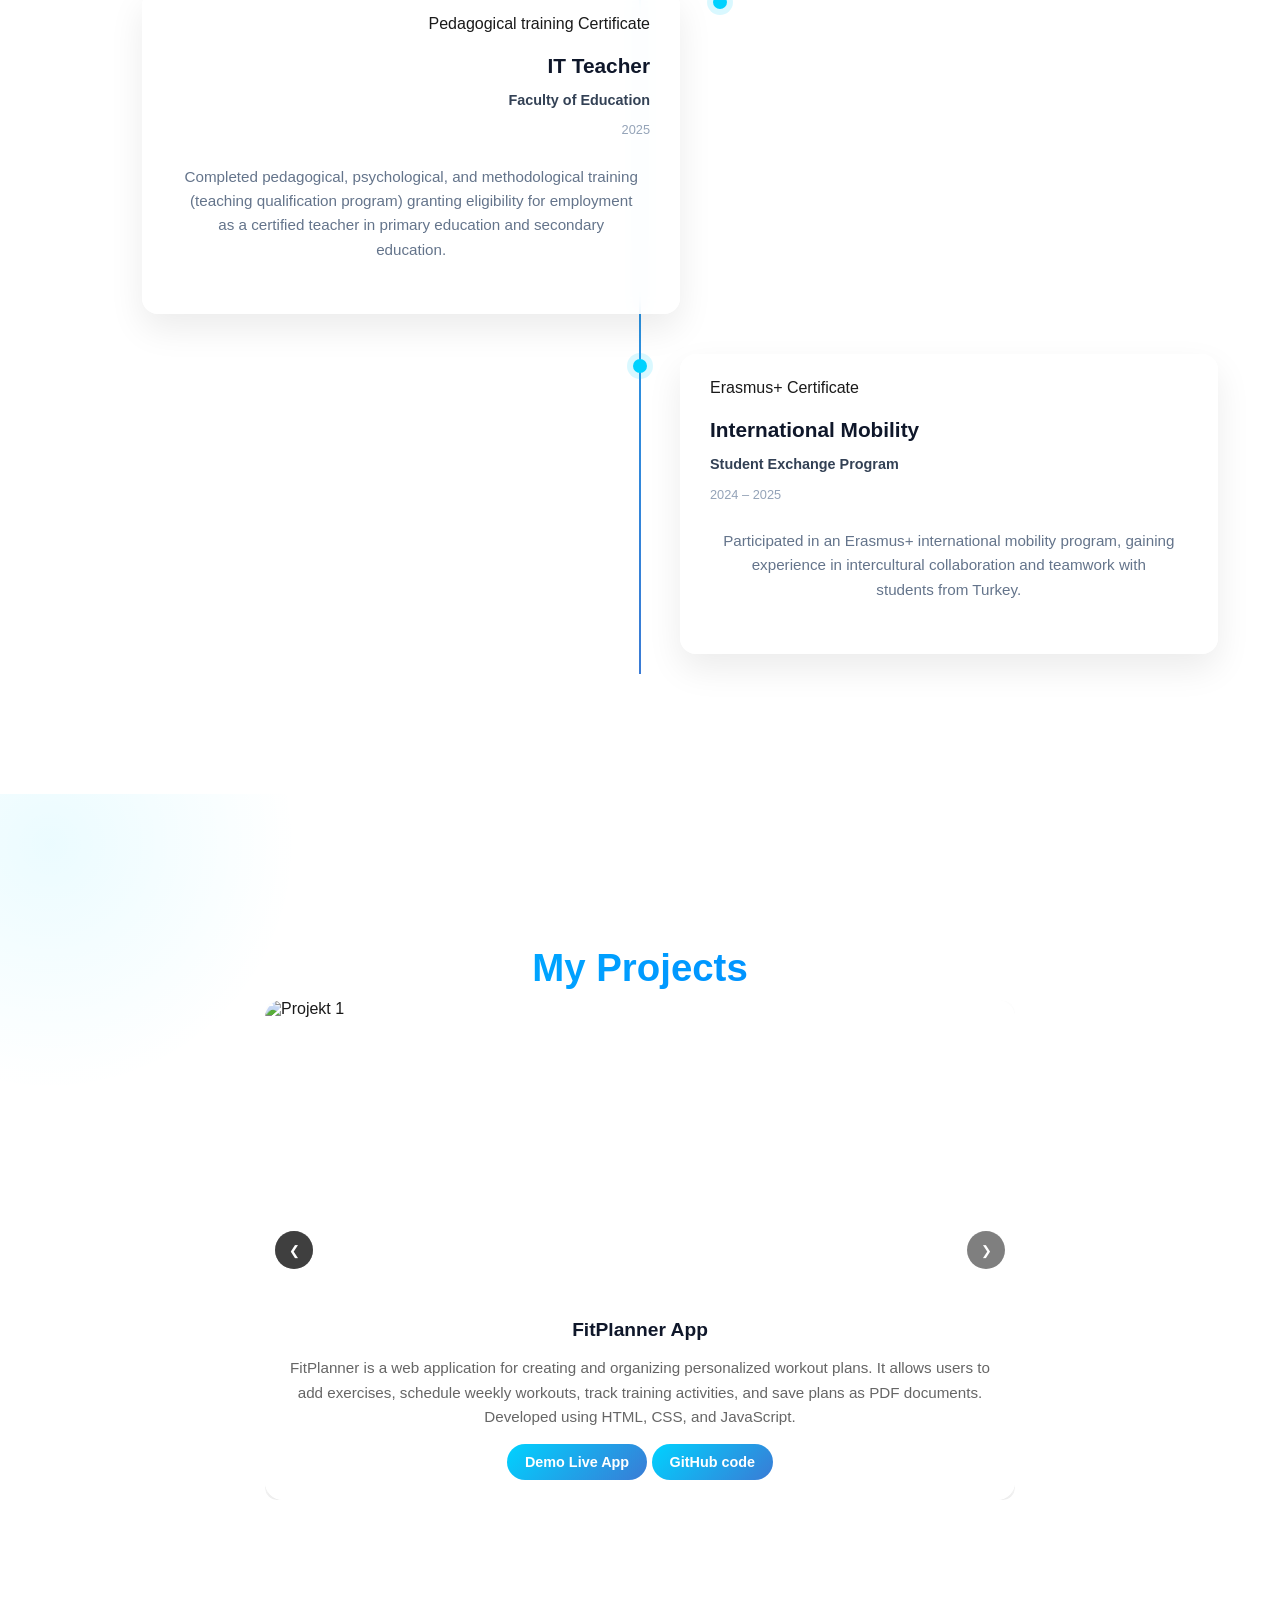
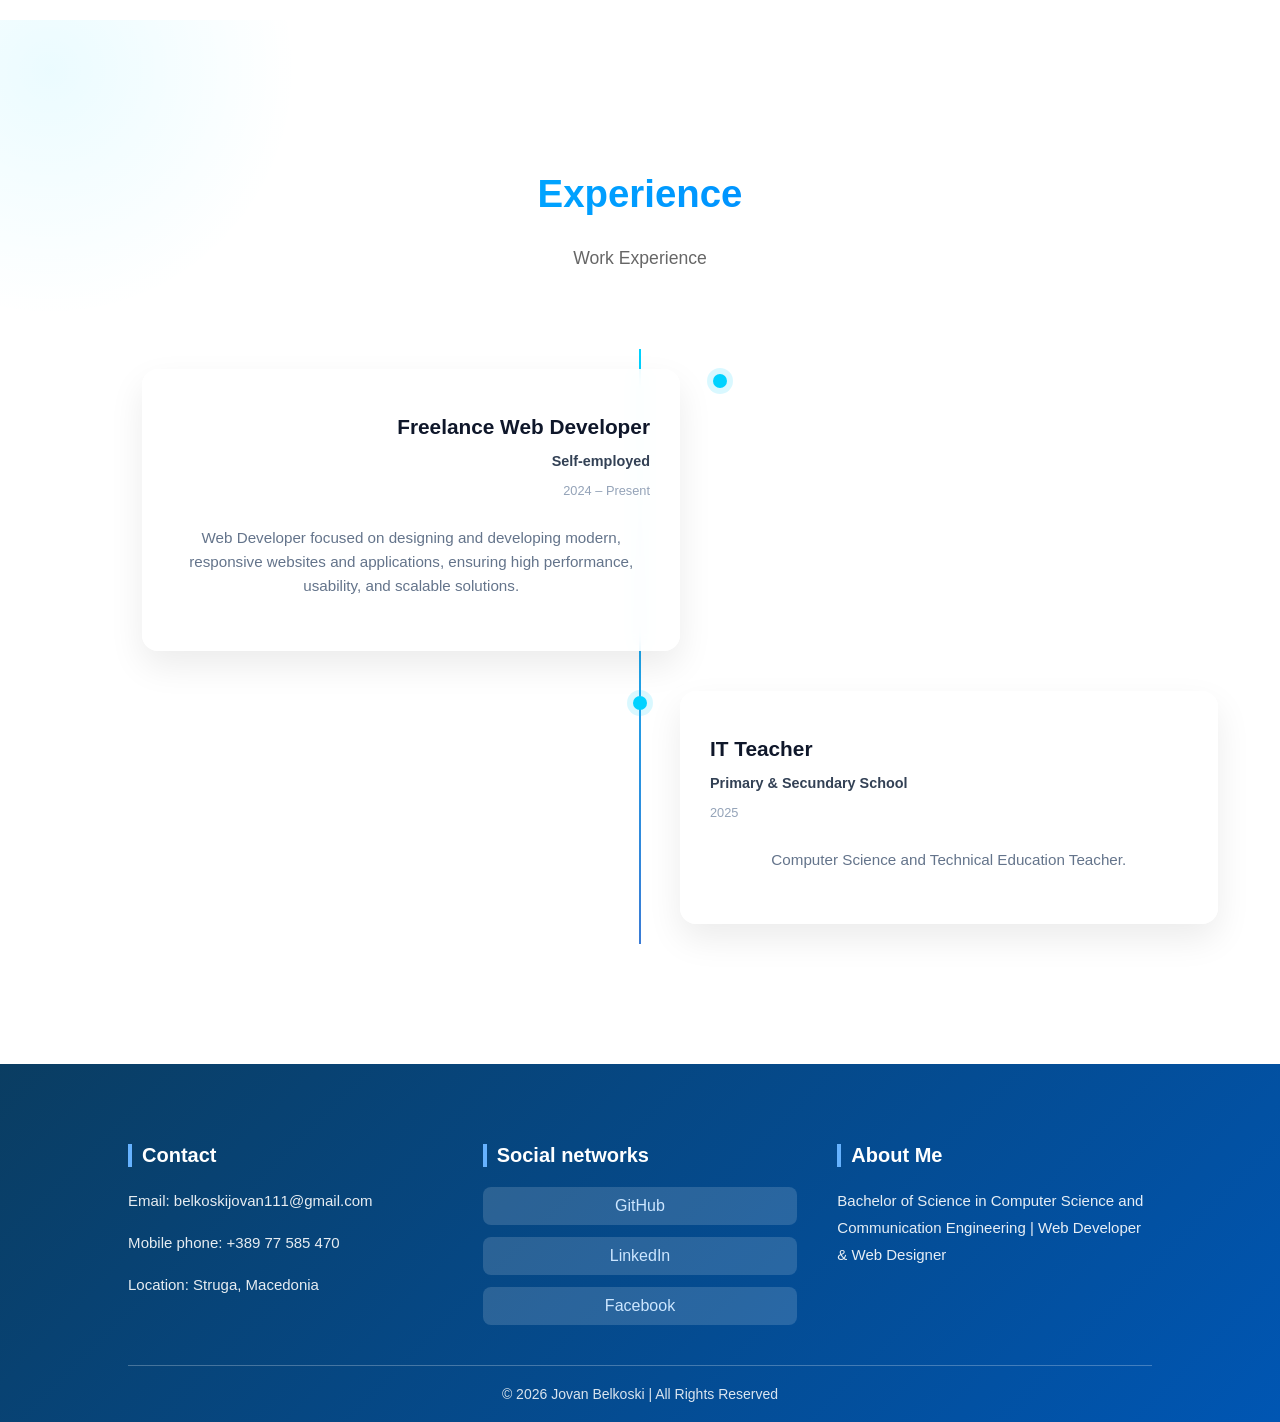
==== commit 844cc30a: "Add files via upload" ====
--- a/index.html
+++ b/index.html
@@ -288,31 +288,21 @@
     <div class="projekti-kontejner">
 
         <div class="projekti-karticka">
-            <img src="vebb.jpeg" alt="Projekt 1">
+            <img src="logo.png" alt="Projekt 1">
+            <div class="overlay">
+                <h3>FitPlanner App</h3>
+                <p>FitPlanner is a web application for creating and organizing personalized workout plans. It allows users to add exercises, schedule weekly workouts, track training activities, and save plans as PDF documents. Developed using HTML, CSS, and JavaScript.</p>
+                <a href="https://jovannnn.github.io/FitPlanner/" target="_blank">Demo Live App</a>
+                <a href="https://github.com/jovannnn/FitPlanner" target="_blank">GitHub code</a>
+            </div>
+        </div>
+
+        <div class="projekti-karticka">
+            <img src="vebb.jpeg" alt="Projekt 2">
             <div class="overlay">
                 <h3>School Website – OOU „Kliment Ohridski“ - Draslajca</h3>
                 <p>A modern and informative school website designed to present school activities, announcements, educational content, and important information in a clear and accessible way.</p>
                 <a href="https://ouklimentdraslajca.edu.mk/" target="_blank">Live Website</a>
-            </div>
-        </div>
-
-        <div class="projekti-karticka">
-            <img src="proekt1.jpg" alt="Projekt 1">
-            <div class="overlay">
-                <h3>Bicycle Tour App</h3>
-                <p>A web application designed to help users discover, explore, and book bicycle tours in various locations. Built with HTML5, CSS3, JavaScript, Python, Flask, MySQL and powered by SQLite for secure data management.</p>
-                <a href="https://bicycle-tours.onrender.com" target="_blank">Demo Live App</a>
-                <a href="https://github.com/jovannnn/Bicycle-tours" target="_blank">GitHub code</a>
-            </div>
-        </div>
-
-        <div class="projekti-karticka">
-            <img src="filmovi.png" alt="Projekt 2">
-            <div class="overlay">
-                <h3>Movie App</h3>
-                <p>This application is a web-based tool that allows users to search for movies by entering an actor’s name. It uses the TMDB API to fetch movie data and displays a list of films with a short description and rating, built using Python and Flask for a fast and simple interface.</p>
-                <a href="https://movie-app-h2qp.onrender.com/" target="_blank">Demo Live App</a>
-                <a href="https://github.com/jovannnn/Movie-App" target="_blank">GitHub code</a>
             </div>
         </div>
 
